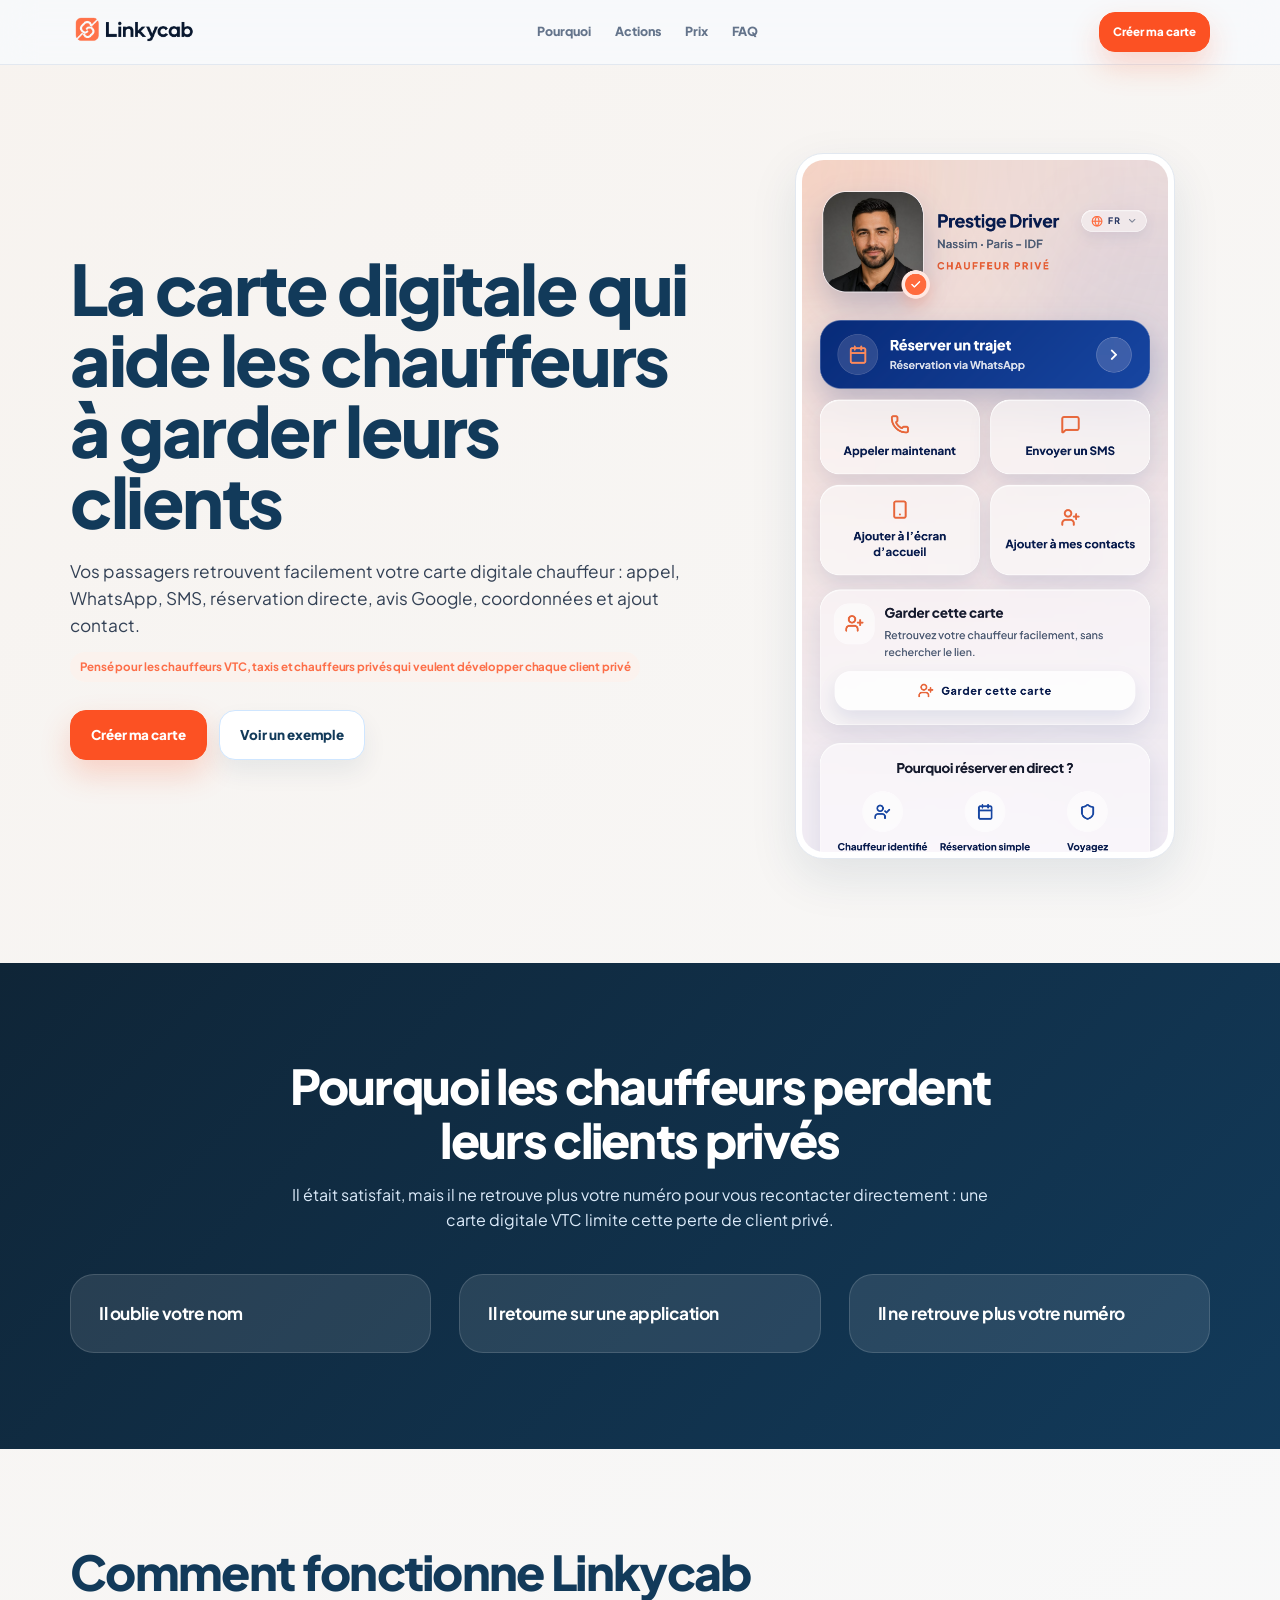
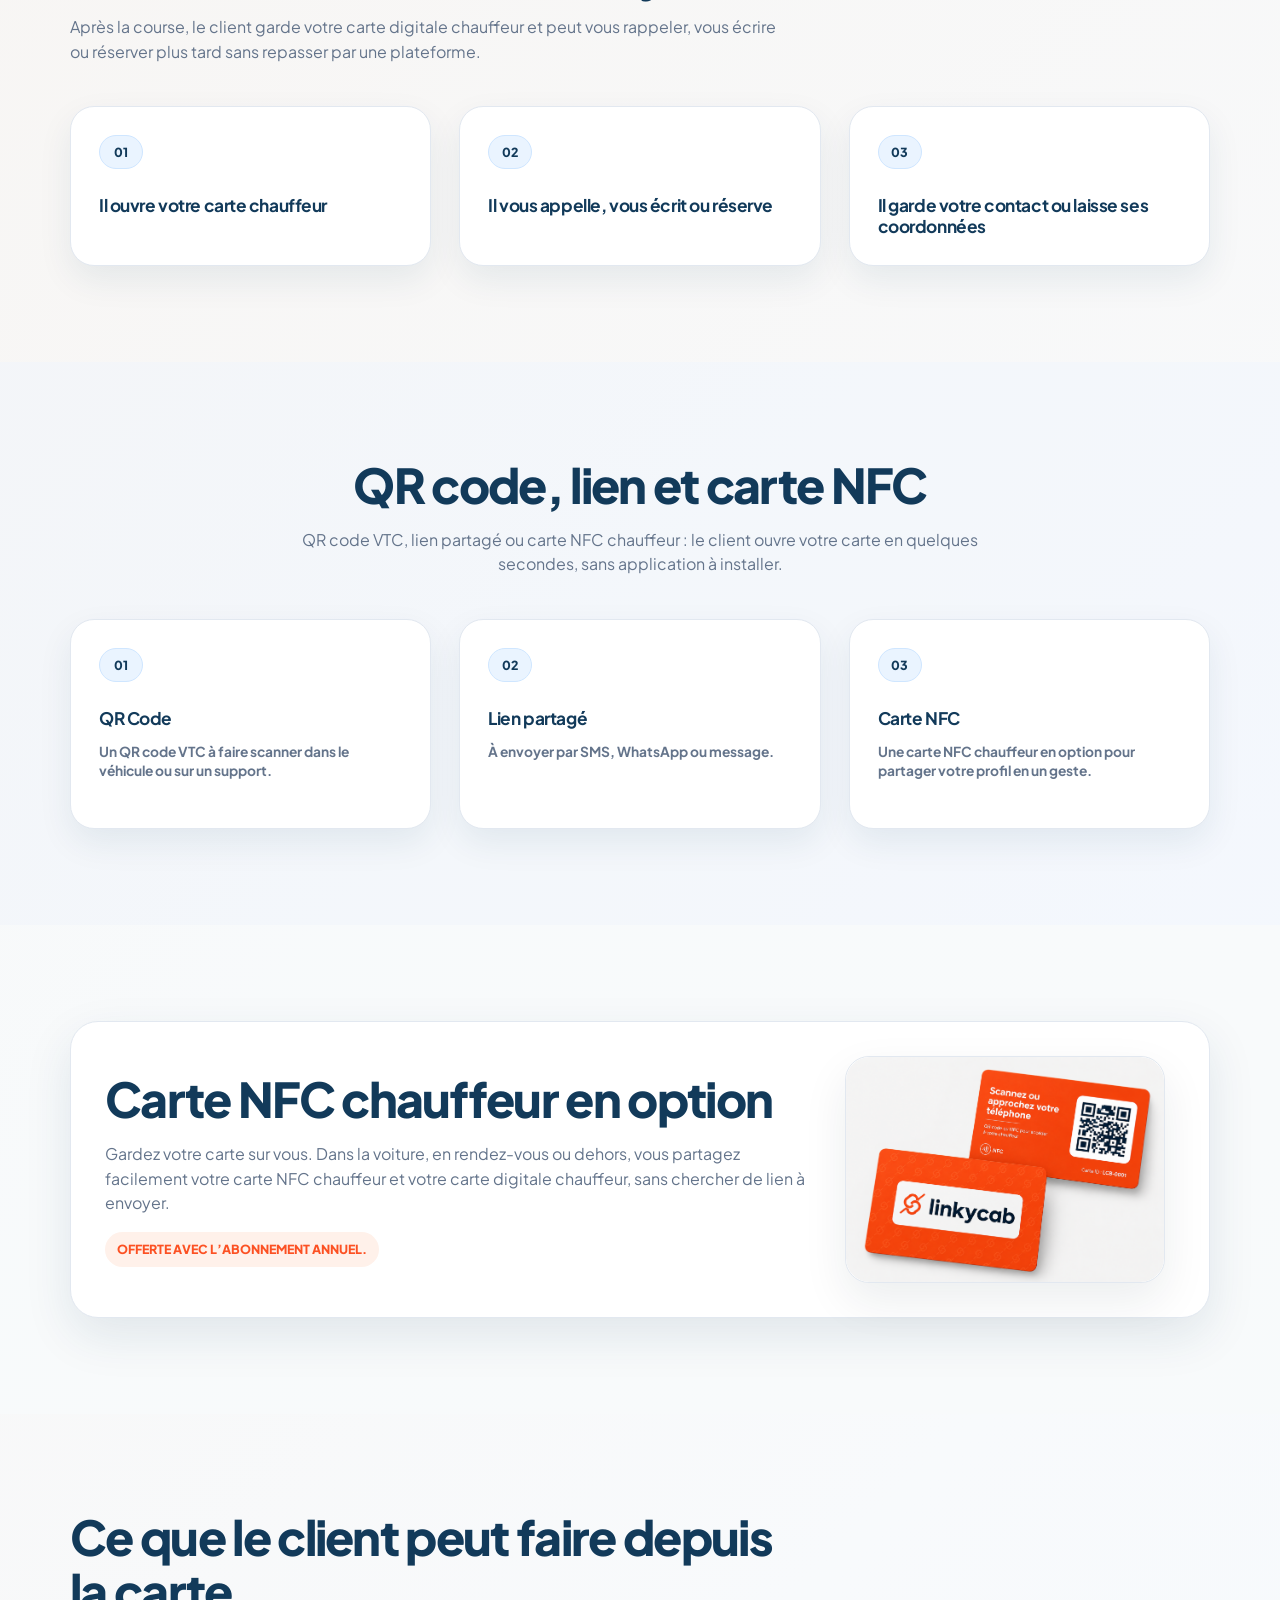
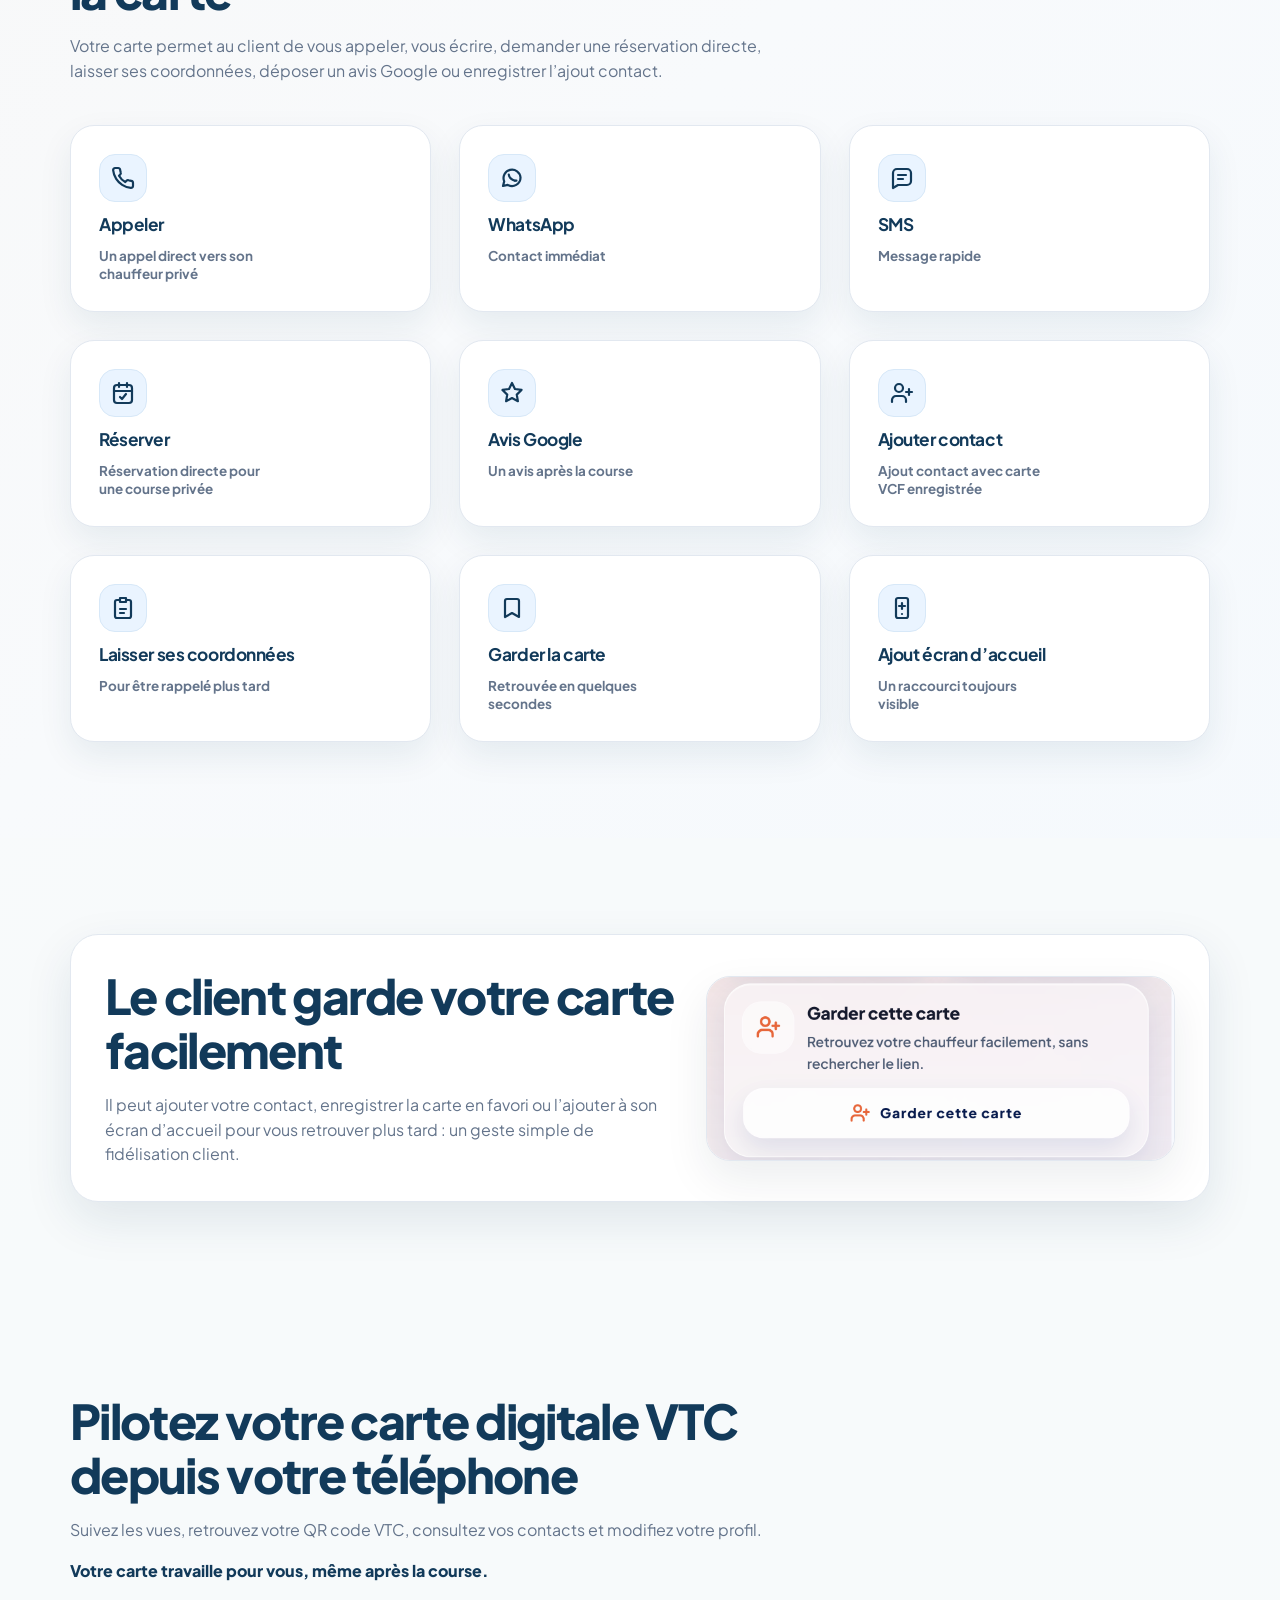
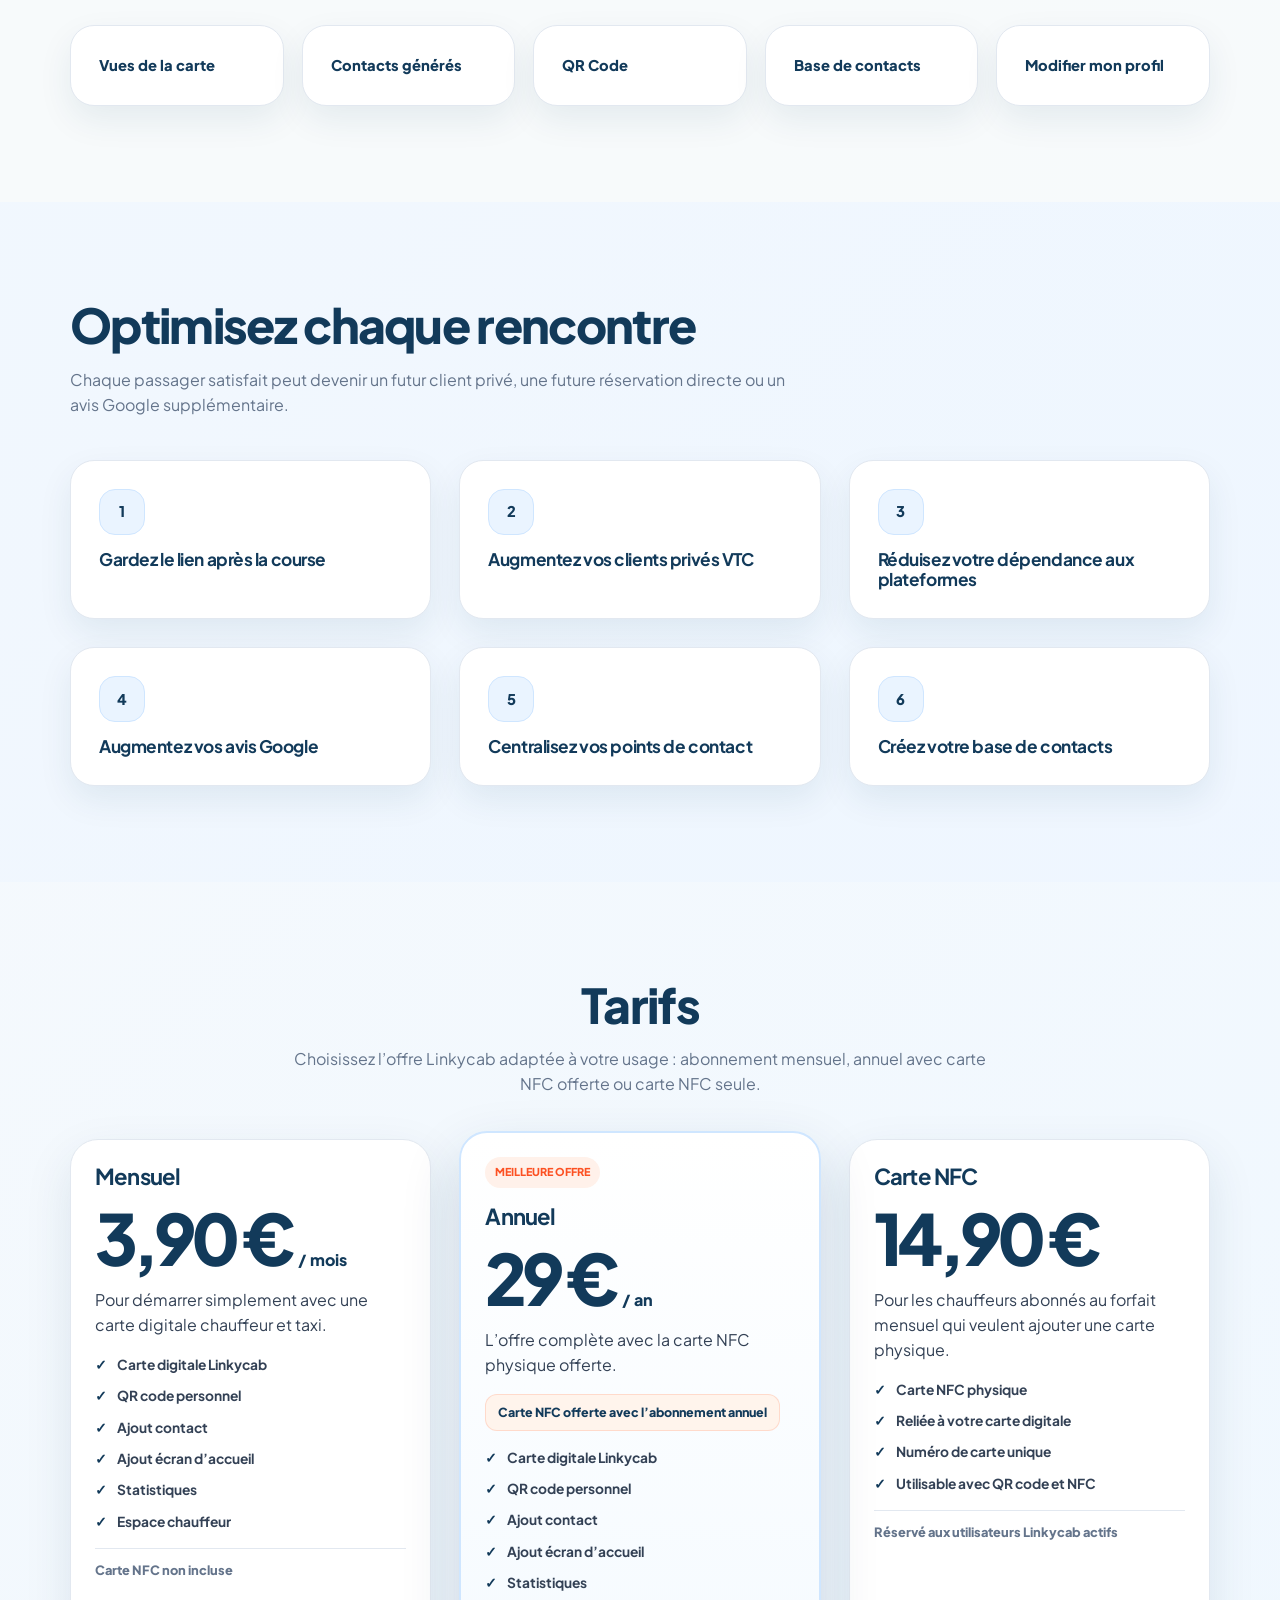
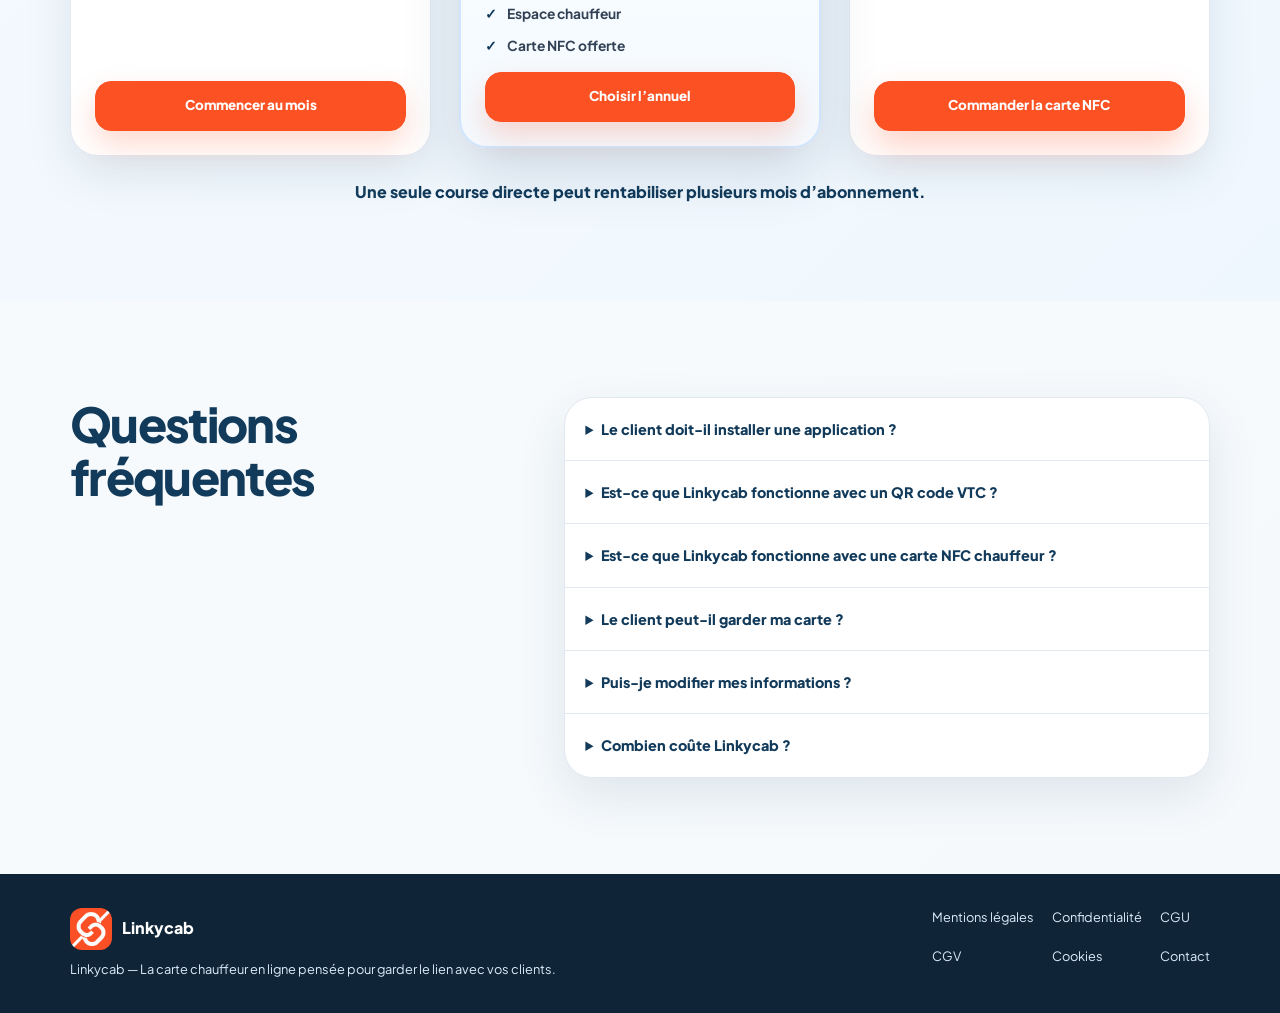
==== index.html @ e2fcaede "Fix public brand casing" ====
<!DOCTYPE html>
<html lang="fr-FR">
  <head>
    <meta charset="UTF-8">
    <meta name="viewport" content="width=device-width, initial-scale=1.0">
    <title>Linkycab – Carte digitale chauffeur VTC & taxi avec QR code et NFC</title>
    <meta name="description" content="Linkycab aide les chauffeurs VTC et taxis à garder le contact avec leurs passagers grâce à une carte digitale accessible par QR code, lien ou carte NFC.">
    <meta name="robots" content="index, follow">
    <link rel="canonical" href="https://linkycab.com/">
    <link rel="icon" type="image/png" href="/assets/img/logo-linkycab-icon.png">
    <link rel="shortcut icon" href="/assets/img/logo-linkycab-icon.png">
    <link rel="apple-touch-icon" href="/assets/img/logo-linkycab-icon.png">
    <meta property="og:locale" content="fr_FR">
    <meta property="og:type" content="website">
    <meta property="og:url" content="https://linkycab.com/">
    <meta property="og:site_name" content="Linkycab">
    <meta property="og:title" content="Linkycab – Carte digitale chauffeur VTC & taxi avec QR code et NFC">
    <meta property="og:description" content="Linkycab aide les chauffeurs VTC et taxis à garder le contact avec leurs passagers grâce à une carte digitale accessible par QR code, lien ou carte NFC.">
    <meta property="og:image" content="https://linkycab.com/assets/img/screenshots/linkycab-hero-card.webp">
    <meta name="twitter:card" content="summary_large_image">
    <meta name="twitter:title" content="Linkycab – Carte digitale chauffeur VTC & taxi avec QR code et NFC">
    <meta name="twitter:description" content="Carte digitale chauffeur VTC et taxi accessible par QR code, lien ou carte NFC pour faciliter réservation directe, avis Google et fidélisation client.">
    <meta name="twitter:image" content="https://linkycab.com/assets/img/screenshots/linkycab-hero-card.webp">
    <link rel="preconnect" href="https://fonts.googleapis.com">
    <link rel="preconnect" href="https://fonts.gstatic.com" crossorigin>
    <link href="https://fonts.googleapis.com/css2?family=Plus+Jakarta+Sans:wght@400;500;600;700;800&display=swap" rel="stylesheet">
    <link rel="stylesheet" href="style.css">
    <script type="application/ld+json">
      {
        "@context": "https://schema.org",
        "@graph": [
          {
            "@type": "Organization",
            "@id": "https://linkycab.com/#organization",
            "name": "Linkycab",
            "url": "https://linkycab.com/",
            "logo": "https://linkycab.com/assets/img/logo-linkycab-icon.png"
          },
          {
            "@type": "SoftwareApplication",
            "@id": "https://linkycab.com/#software",
            "name": "Linkycab",
            "applicationCategory": "BusinessApplication",
            "operatingSystem": "Web",
            "inLanguage": "fr-FR",
            "description": "Carte digitale chauffeur VTC et taxi accessible par QR code, lien ou carte NFC pour faciliter contact, réservation directe et avis Google.",
            "offers": {
              "@type": "Offer",
              "price": "3.90",
              "priceCurrency": "EUR",
              "url": "https://linkycab.com/"
            },
            "publisher": { "@id": "https://linkycab.com/#organization" }
          },
          {
            "@type": "Product",
            "@id": "https://linkycab.com/#product",
            "name": "Carte digitale Linkycab pour chauffeur VTC et taxi",
            "description": "Carte digitale avec QR code, lien et carte NFC optionnelle pour aider les chauffeurs à garder leurs clients privés.",
            "brand": { "@id": "https://linkycab.com/#organization" },
            "offers": [
              { "@type": "Offer", "name": "Abonnement mensuel", "price": "3.90", "priceCurrency": "EUR", "url": "https://linkycab.com/", "availability": "https://schema.org/InStock" },
              { "@type": "Offer", "name": "Abonnement annuel", "price": "29.00", "priceCurrency": "EUR", "url": "https://linkycab.com/", "availability": "https://schema.org/InStock" },
              { "@type": "Offer", "name": "Carte NFC", "price": "14.90", "priceCurrency": "EUR", "url": "https://linkycab.com/", "availability": "https://schema.org/InStock" }
            ]
          },
          {
            "@type": "FAQPage",
            "@id": "https://linkycab.com/#faq",
            "mainEntity": [
              { "@type": "Question", "name": "Le client doit-il installer une application ?", "acceptedAnswer": { "@type": "Answer", "text": "Non, le client ouvre la carte depuis son navigateur et peut la garder en contact, favori ou sur l’écran d’accueil." } },
              { "@type": "Question", "name": "Est-ce que Linkycab fonctionne avec un QR code VTC ?", "acceptedAnswer": { "@type": "Answer", "text": "Oui. Le QR code VTC ouvre directement la carte digitale chauffeur." } },
              { "@type": "Question", "name": "Est-ce que Linkycab fonctionne avec une carte NFC chauffeur ?", "acceptedAnswer": { "@type": "Answer", "text": "Oui. La carte NFC chauffeur accélère le partage sur le terrain, mais elle n’est pas obligatoire." } },
              { "@type": "Question", "name": "Combien coûte Linkycab ?", "acceptedAnswer": { "@type": "Answer", "text": "Linkycab coûte 3,90 € par mois, 29 € par an avec carte NFC offerte, ou 14,90 € pour une carte NFC seule réservée aux utilisateurs actifs." } }
            ]
          }
        ]
      }
    </script>
  </head>
  <body>
    <header class="site-header">
      <div class="container header-inner">
        <a class="brand" href="#top" aria-label="Linkycab, accueil"><img src="assets/img/logo-linkycab-full.png" alt="Linkycab"></a>
        <nav class="main-nav" aria-label="Navigation principale">
          <a href="#pourquoi">Pourquoi</a><a href="#actions">Actions</a><a href="#prix">Prix</a><a href="#faq">FAQ</a>
        </nav>
        <a class="button button-small" href="https://linkycab.com">Créer ma carte</a>
      </div>
    </header>

    <main id="top">
      <section class="hero section">
        <div class="container hero-grid">
          <div class="hero-copy">
            <h1>La carte digitale qui aide les chauffeurs à garder leurs clients</h1>
            <p class="hero-text">Vos passagers retrouvent facilement votre carte digitale chauffeur : appel, WhatsApp, SMS, réservation directe, avis Google, coordonnées et ajout contact.</p>
            <p class="eyebrow">Pensé pour les chauffeurs VTC, taxis et chauffeurs privés qui veulent développer chaque client privé</p>
            <div class="button-row">
              <a class="button" href="https://linkycab.com">Créer ma carte</a>
              <a class="button button-secondary" href="https://app.linkycab.com/card/Kk3oCXuCTuhudqGSTI2qEJeZXL32?source=share" target="_blank" rel="noopener noreferrer">Voir un exemple</a>
            </div>
          </div>
          <div class="hero-visual" aria-label="Aperçu de la carte chauffeur Linkycab côté client">
            <div class="phone-frame"><img src="assets/img/screenshots/linkycab-hero-card.webp" alt="Carte digitale Linkycab pour chauffeur VTC"></div>
          </div>
        </div>
      </section>

      <section class="problem section" id="pourquoi">
        <div class="container">
          <div class="section-heading section-heading-centered">
            <h2>Pourquoi les chauffeurs perdent leurs clients privés</h2>
            <p>Il était satisfait, mais il ne retrouve plus votre numéro pour vous recontacter directement : une carte digitale VTC limite cette perte de client privé.</p>
          </div>
          <div class="three-grid">
            <article><h3>Il oublie votre nom</h3></article>
            <article><h3>Il retourne sur une application</h3></article>
            <article><h3>Il ne retrouve plus votre numéro</h3></article>
          </div>
        </div>
      </section>

      <section class="solution section">
        <div class="container">
          <div class="section-heading">
            <h2>Comment fonctionne Linkycab</h2>
            <p>Après la course, le client garde votre carte digitale chauffeur et peut vous rappeler, vous écrire ou réserver plus tard sans repasser par une plateforme.</p>
          </div>
          <div class="step-grid mobile-carousel" aria-label="Étapes Linkycab">
            <article class="mobile-carousel-card"><span>01</span><h3>Il ouvre votre carte chauffeur</h3></article>
            <article class="mobile-carousel-card"><span>02</span><h3>Il vous appelle, vous écrit ou réserve</h3></article>
            <article class="mobile-carousel-card"><span>03</span><h3>Il garde votre contact ou laisse ses coordonnées</h3></article>
          </div>
        </div>
      </section>

      <section class="access section" id="acces">
        <div class="container">
          <div class="section-heading section-heading-centered">
            <h2>QR code, lien et carte NFC</h2>
            <p>QR code VTC, lien partagé ou carte NFC chauffeur : le client ouvre votre carte en quelques secondes, sans application à installer.</p>
          </div>
          <div class="access-grid mobile-carousel" aria-label="Modes de partage Linkycab">
            <article class="mobile-carousel-card"><span>01</span><h3>QR Code</h3><p>Un QR code VTC à faire scanner dans le véhicule ou sur un support.</p></article>
            <article class="mobile-carousel-card"><span>02</span><h3>Lien partagé</h3><p>À envoyer par SMS, WhatsApp ou message.</p></article>
            <article class="mobile-carousel-card"><span>03</span><h3>Carte NFC</h3><p>Une carte NFC chauffeur en option pour partager votre profil en un geste.</p></article>
          </div>
        </div>
      </section>


      <section class="nfc-option section">
        <div class="container nfc-card">
          <div class="nfc-copy">
            <h2>Carte NFC chauffeur en option</h2>
            <p>Gardez votre carte sur vous. Dans la voiture, en rendez-vous ou dehors, vous partagez facilement votre carte NFC chauffeur et votre carte digitale chauffeur, sans chercher de lien à envoyer.</p>
            <p class="nfc-offer">Offerte avec l’abonnement annuel.</p>
          </div>
          <div class="nfc-visual image-frame"><img src="assets/img/screenshots/linkycab-nfc-card.webp" alt="Carte NFC Linkycab avec QR code chauffeur" loading="lazy" decoding="async"></div>
        </div>
      </section>

      <section class="actions section" id="actions">
        <div class="container">
          <div class="section-heading">
            <h2>Ce que le client peut faire depuis la carte</h2>
            <p>Votre carte permet au client de vous appeler, vous écrire, demander une réservation directe, laisser ses coordonnées, déposer un avis Google ou enregistrer l’ajout contact.</p>
          </div>
          <div class="action-grid mobile-carousel" aria-label="Actions disponibles pour le client">
            <article class="mobile-carousel-card action-card"><span class="action-icon" aria-hidden="true">☎</span><h3>Appeler</h3><p>Un appel direct vers son chauffeur privé</p></article>
            <article class="mobile-carousel-card action-card"><span class="action-icon" aria-hidden="true">↗</span><h3>WhatsApp</h3><p>Contact immédiat</p></article>
            <article class="mobile-carousel-card action-card"><span class="action-icon" aria-hidden="true">✉</span><h3>SMS</h3><p>Message rapide</p></article>
            <article class="mobile-carousel-card action-card"><span class="action-icon" aria-hidden="true">⌁</span><h3>Réserver</h3><p>Réservation directe pour une course privée</p></article>
            <article class="mobile-carousel-card action-card"><span class="action-icon" aria-hidden="true">★</span><h3>Avis Google</h3><p>Un avis après la course</p></article>
            <article class="mobile-carousel-card action-card"><span class="action-icon" aria-hidden="true">＋</span><h3>Ajouter contact</h3><p>Ajout contact avec carte VCF enregistrée</p></article>
            <article class="mobile-carousel-card action-card"><span class="action-icon" aria-hidden="true">⌾</span><h3>Laisser ses coordonnées</h3><p>Pour être rappelé plus tard</p></article>
            <article class="mobile-carousel-card action-card"><span class="action-icon" aria-hidden="true">◇</span><h3>Garder la carte</h3><p>Retrouvée en quelques secondes</p></article>
            <article class="mobile-carousel-card action-card"><span class="action-icon" aria-hidden="true">⌂</span><h3>Ajout écran d’accueil</h3><p>Un raccourci toujours visible</p></article>
          </div>
        </div>
      </section>

      <section class="keep section">
        <div class="container showcase-grid">
          <div>
            <h2>Le client garde votre carte facilement</h2>
            <p>Il peut ajouter votre contact, enregistrer la carte en favori ou l’ajouter à son écran d’accueil pour vous retrouver plus tard : un geste simple de fidélisation client.</p>
          </div>
          <div class="showcase-visual image-frame"><img src="assets/img/screenshots/linkycab-keep-card.webp" alt="Interface mobile Linkycab pour passager avec ajout contact" loading="lazy" decoding="async"></div>
        </div>
      </section>

      <section class="dashboard section">
        <div class="container">
          <div class="section-heading">
            <h2>Pilotez votre carte digitale VTC depuis votre téléphone</h2>
            <p>Suivez les vues, retrouvez votre QR code VTC, consultez vos contacts et modifiez votre profil.</p>
            <p class="strong-line">Votre carte travaille pour vous, même après la course.</p>
          </div>
          <div class="pill-grid"><article>Vues de la carte</article><article>Contacts générés</article><article>QR Code</article><article>Base de contacts</article><article>Modifier mon profil</article></div>
        </div>
      </section>

      <section class="business section">
        <div class="container">
          <div class="section-heading">
            <h2>Optimisez chaque rencontre</h2>
            <p>Chaque passager satisfait peut devenir un futur client privé, une future réservation directe ou un avis Google supplémentaire.</p>
          </div>
          <div class="benefit-grid mobile-carousel" aria-label="Bénéfices business Linkycab">
            <article class="mobile-carousel-card"><span class="benefit-badge">1</span><h3>Gardez le lien après la course</h3></article>
            <article class="mobile-carousel-card"><span class="benefit-badge">2</span><h3>Augmentez vos clients privés VTC</h3></article>
            <article class="mobile-carousel-card"><span class="benefit-badge">3</span><h3>Réduisez votre dépendance aux plateformes</h3></article>
            <article class="mobile-carousel-card"><span class="benefit-badge">4</span><h3>Augmentez vos avis Google</h3></article>
            <article class="mobile-carousel-card"><span class="benefit-badge">5</span><h3>Centralisez vos points de contact</h3></article>
            <article class="mobile-carousel-card"><span class="benefit-badge">6</span><h3>Créez votre base de contacts</h3></article>
          </div>
        </div>
      </section>

      <section class="pricing section" id="prix">
        <div class="container">
          <div class="section-heading section-heading-centered">
            <h2>Tarifs</h2>
            <p>Choisissez l’offre Linkycab adaptée à votre usage : abonnement mensuel, annuel avec carte NFC offerte ou carte NFC seule.</p>
          </div>
          <div class="pricing-cards">
            <article class="price-card">
              <h3>Mensuel</h3><p class="price">3,90 € <small>/ mois</small></p><p>Pour démarrer simplement avec une carte digitale chauffeur et taxi.</p>
              <ul><li>Carte digitale Linkycab</li><li>QR code personnel</li><li>Ajout contact</li><li>Ajout écran d’accueil</li><li>Statistiques</li><li>Espace chauffeur</li></ul>
              <p class="option">Carte NFC non incluse</p><a class="button" href="https://linkycab.com" id="monthly_subscription">Commencer au mois</a>
            </article>
            <article class="price-card featured-price">
              <div class="badges"><span>Meilleure offre</span></div><h3>Annuel</h3><p class="price">29 € <small>/ an</small></p><p>L’offre complète avec la carte NFC physique offerte.</p>
              <p class="annual-nfc-highlight">Carte NFC offerte avec l’abonnement annuel</p>
              <ul><li>Carte digitale Linkycab</li><li>QR code personnel</li><li>Ajout contact</li><li>Ajout écran d’accueil</li><li>Statistiques</li><li>Espace chauffeur</li><li>Carte NFC offerte</li></ul>
              <a class="button" href="https://linkycab.com" id="annual_subscription">Choisir l’annuel</a>
            </article>
            <article class="price-card nfc-price">
              <h3>Carte NFC</h3><p class="price">14,90 €</p><p>Pour les chauffeurs abonnés au forfait mensuel qui veulent ajouter une carte physique.</p>
              <ul><li>Carte NFC physique</li><li>Reliée à votre carte digitale</li><li>Numéro de carte unique</li><li>Utilisable avec QR code et NFC</li></ul>
              <p class="option">Réservé aux utilisateurs Linkycab actifs</p><a class="button" href="https://linkycab.com" id="nfc_card_order">Commander la carte NFC</a>
            </article>
          </div>
          <p class="pricing-note">Une seule course directe peut rentabiliser plusieurs mois d’abonnement.</p>
        </div>
      </section>

      <section class="faq section" id="faq">
        <div class="container faq-grid">
          <div class="section-heading"><h2>Questions fréquentes</h2></div>
          <div class="faq-list">
            <details><summary>Le client doit-il installer une application ?</summary><p>Non, le client n’a rien à installer. Il ouvre votre carte depuis son navigateur et peut la garder en contact, favori ou sur l’écran d’accueil si son téléphone le permet.</p></details>
            <details><summary>Est-ce que Linkycab fonctionne avec un QR code VTC ?</summary><p>Oui. Votre QR code VTC ouvre directement votre carte digitale chauffeur.</p></details>
            <details><summary>Est-ce que Linkycab fonctionne avec une carte NFC chauffeur ?</summary><p>Oui. La carte NFC chauffeur accélère le partage sur le terrain, mais elle n’est pas obligatoire.</p></details>
            <details><summary>Le client peut-il garder ma carte ?</summary><p>Oui. Il peut ajouter votre contact, enregistrer le lien ou l’ajouter à son écran d’accueil selon son téléphone.</p></details>
            <details><summary>Puis-je modifier mes informations ?</summary><p>Oui. Votre espace chauffeur permet de modifier votre profil à tout moment.</p></details>
            <details><summary>Combien coûte Linkycab ?</summary><p>3,90 € / mois pour la carte digitale, 29 € / an avec la carte NFC offerte, ou 14,90 € pour commander une carte NFC seule si vous êtes déjà utilisateur Linkycab actif.</p></details>
          </div>
        </div>
      </section>
    </main>

    <footer class="site-footer"><div class="container footer-grid"><div><div class="footer-brand-heading"><img class="footer-logo" src="assets/img/logo-linkycab-icon.png" alt="Icône Linkycab"><p class="footer-brand-name">Linkycab</p></div><p class="footer-baseline">Linkycab — La carte chauffeur en ligne pensée pour garder le lien avec vos clients.</p></div><nav aria-label="Informations légales"><a href="/mentions-legales/">Mentions légales</a><a href="/politique-confidentialite/">Confidentialité</a><a href="/conditions-utilisation/">CGU</a><a href="/conditions-generales-vente/">CGV</a><a href="/politique-cookies/">Cookies</a><a href="/contact/">Contact</a></nav></div></footer>
  </body>
</html>
---- style.css ----
:root {
  --bg: #F8FAFC;
  --bg-warm: #F7F3EF;
  --blue: #123A5A;
  --night: #0F2537;
  --orange: #FC5123;
  --muted: #64748B;
  --border: #E2E8F0;
  --card: #FFFFFF;
  --soft: #EAF4FF;
  --shadow: 0 18px 48px rgba(18, 58, 90, .10);
  --card-shadow: 0 14px 34px rgba(18, 58, 90, .08);
  --card-radius: 24px;
  --radius: 28px;
  --font: "Plus Jakarta Sans", Arial, sans-serif;
}

* { box-sizing: border-box; }
html { scroll-behavior: smooth; }
body {
  margin: 0;
  background: linear-gradient(135deg, var(--bg-warm), var(--bg) 46%, #EEF7FF);
  color: var(--blue);
  font-family: var(--font);
  line-height: 1.55;
}

a { color: inherit; text-decoration: none; }
img { display: block; max-width: 100%; }
p { margin: 0; color: #334155; }
h1, h2, h3 {
  margin: 0;
  color: var(--blue);
  letter-spacing: -.035em;
  line-height: 1.12;
}
h1 { font-size: clamp(2.25rem, 9vw, 4.35rem); line-height: 1.02; font-weight: 800; }
h2 { font-size: clamp(1.8rem, 6vw, 3rem); font-weight: 800; }
h3 { font-size: clamp(1.25rem, 5.4vw, 1.38rem); line-height: 1.15; font-weight: 700; }

.container { width: min(1140px, calc(100% - 40px)); margin-inline: auto; }
.section { padding: 52px 0; }

.site-header {
  position: sticky;
  top: 0;
  z-index: 10;
  border-bottom: 1px solid var(--border);
  background: rgba(248, 250, 252, .88);
  backdrop-filter: blur(16px);
}
.header-inner { display: flex; min-height: 64px; align-items: center; justify-content: space-between; gap: 14px; }
.brand img { width: 126px; }
.main-nav { display: none; gap: 24px; }
.main-nav a { color: var(--muted); font-size: .78rem; font-weight: 800; }

.button {
  display: inline-flex;
  min-height: 50px;
  align-items: center;
  justify-content: center;
  border: 1px solid var(--orange);
  border-radius: 16px;
  background: var(--orange);
  padding: 12px 20px;
  color: #fff;
  font-size: .84rem;
  font-weight: 800;
  box-shadow: 0 14px 30px rgba(252, 81, 35, .22);
}
.button-secondary { border-color: #CFE6FF; background: #fff; color: var(--blue); box-shadow: 0 12px 24px rgba(18, 58, 90, .07); }
.button-small { min-height: 40px; padding: 9px 13px; font-size: .72rem; }

.eyebrow {
  display: inline-flex;
  margin-top: 14px;
  border-radius: 999px;
  background: rgba(255, 241, 234, .58);
  padding: 6px 10px;
  color: rgba(252, 81, 35, .82);
  font-size: .72rem;
  font-weight: 700;
  letter-spacing: -.01em;
}
.section-heading { max-width: 720px; margin-bottom: 32px; }
.section-heading p:not(.eyebrow) { margin-top: 16px; color: var(--muted); }
.section-heading-centered { margin-inline: auto; text-align: center; }

.hero { overflow: hidden; padding-top: 52px; padding-bottom: 58px; }
.hero-grid { display: grid; gap: 42px; align-items: center; }
.hero-text { margin-top: 22px; font-size: 1rem; }
.button-row { display: flex; flex-wrap: wrap; gap: 12px; margin-top: 28px; }
.hero-visual { justify-self: center; width: min(100%, 350px); }

.phone-frame {
  overflow: hidden;
  aspect-ratio: 1442 / 2680;
  border: 1px solid var(--border);
  border-radius: var(--radius);
  background: #fff;
  box-shadow: var(--shadow);
  padding: 6px;
}
.phone-frame img {
  width: 100%;
  height: 100%;
  border-radius: 22px;
  object-fit: cover;
  object-position: top center;
}

.image-frame {
  overflow: hidden;
  border: 1px solid #E2E8F0;
  border-radius: 24px;
  background: #FFFFFF;
  box-shadow: 0 18px 45px rgba(15, 37, 55, .08);
}
.image-frame img {
  display: block;
  width: 100%;
  height: auto;
  border-radius: inherit;
  object-fit: cover;
  transform: scale(1.02);
}

.problem { background: linear-gradient(135deg, var(--night), var(--blue)); }
.problem h2,
.problem h3 { color: #fff; }
.problem .section-heading p:not(.eyebrow) { color: #DCEBFA; }

.three-grid,
.step-grid,
.action-grid,
.pill-grid,
.benefit-grid { display: grid; gap: 18px; }
.three-grid { grid-template-columns: 1fr; }
.three-grid article,
.step-grid article,
.action-grid article,
.pill-grid article,
.benefit-grid article {
  border: 1px solid var(--border);
  border-radius: var(--card-radius);
  background: #fff;
  padding: 22px;
  box-shadow: var(--card-shadow);
}
.problem .three-grid article { border-color: rgba(255, 255, 255, .14); background: rgba(255, 255, 255, .10); box-shadow: none; }
.three-grid article h3,
.step-grid article h3,
.access-grid article h3,
.action-grid article h3,
.benefit-grid article h3 {
  color: var(--blue);
  font-size: clamp(1rem, 4.4vw, 1.08rem);
  font-weight: 700;
  line-height: 1.2;
  letter-spacing: -.025em;
}
.problem .three-grid article h3 { color: #fff; }
.step-grid article { min-height: 158px; }
.step-grid span,
.access-grid span {
  display: inline-flex;
  align-items: center;
  justify-content: center;
  min-width: 44px;
  min-height: 34px;
  margin-bottom: 26px;
  border: 1px solid #CFE6FF;
  border-radius: 999px;
  background: var(--soft);
  padding: 7px 12px;
  color: var(--blue);
  font-size: .78rem;
  font-weight: 800;
  line-height: 1;
}

.strong-line { color: var(--blue) !important; font-weight: 800; }
.note { color: var(--muted); font-size: .86rem; font-weight: 700; }
.access { background: rgba(234, 244, 255, .34); }
.access-grid { display: grid; gap: 18px; }
.access-grid article {
  position: relative;
  overflow: hidden;
  min-height: 210px;
  border: 1px solid var(--border);
  border-radius: var(--card-radius);
  background: #fff;
  padding: 22px;
  box-shadow: var(--card-shadow);
}
.access-grid p { margin-top: 14px; color: var(--muted); font-size: .86rem; font-weight: 700; line-height: 1.35; }
.access-note { margin-top: 18px; text-align: center; color: var(--blue); font-weight: 900; }

.mobile-carousel {
  display: flex;
  gap: 18px;
  overflow-x: auto;
  scroll-snap-type: x mandatory;
  width: calc(100% + 40px);
  margin-inline: -20px;
  padding: 0 20px 10px;
  -webkit-overflow-scrolling: touch;
  scrollbar-width: none;
}
.mobile-carousel::-webkit-scrollbar { display: none; }
.mobile-carousel-card {
  flex: 0 0 84%;
  scroll-snap-align: start;
  scroll-snap-stop: always;
}

.nfc-option { background: rgba(248, 250, 252, .82); padding-top: 34px; }
.nfc-card {
  display: grid;
  gap: 28px;
  align-items: center;
  border: 1px solid var(--border);
  border-radius: var(--radius);
  background: #fff;
  padding: 24px;
  box-shadow: var(--shadow);
}
.nfc-copy p { margin-top: 16px; color: var(--muted); }
.nfc-offer {
  display: inline-flex;
  border-radius: 999px;
  background: #FFF1EA;
  padding: 8px 12px;
  color: var(--orange) !important;
  font-size: .78rem;
  font-weight: 900;
  text-transform: uppercase;
}
.nfc-tagline { margin-top: 14px; text-align: left; }
.nfc-visual { max-width: 320px; justify-self: center; }
.nfc-visual img { transform: none; }

.action-grid,
.benefit-grid { grid-template-columns: repeat(2, minmax(0, 1fr)); }
.action-grid article,
.benefit-grid article,
.pill-grid article { color: var(--blue); font-size: .92rem; font-weight: 800; }
.action-grid .mobile-carousel-card { flex-basis: 72%; }
.action-grid article {
  min-height: 158px;
  border-color: var(--border);
  border-radius: var(--card-radius);
  background: #fff;
  padding: 22px;
  box-shadow: var(--card-shadow);
}
.action-card {
  display: grid;
  gap: 12px;
  align-content: start;
}
.action-card h3 {
  letter-spacing: -.025em;
}
.action-card p {
  max-width: 18ch;
  color: var(--muted);
  font-size: .84rem;
  font-weight: 700;
  line-height: 1.35;
}
.benefit-grid article {
  display: grid;
  gap: 14px;
  align-content: start;
}
.benefit-grid h3 {
  letter-spacing: -.03em;
}
.benefit-badge {
  display: inline-flex;
  width: 46px;
  height: 46px;
  align-items: center;
  justify-content: center;
  border: 1px solid #CFE6FF;
  border-radius: 16px;
  background: var(--soft);
  color: var(--blue);
  font-size: .92rem;
  font-weight: 900;
  line-height: 1;
}
.action-icon {
  display: inline-flex;
  position: relative;
  width: 48px;
  height: 48px;
  align-items: center;
  justify-content: center;
  border: 1px solid #D7E8F8;
  border-radius: 16px;
  background: var(--soft);
  color: var(--blue);
  font-size: 0;
  line-height: 1;
}
.action-icon::before {
  content: "";
  width: 24px;
  height: 24px;
  background-image: var(--action-icon-image);
  background-position: center;
  background-repeat: no-repeat;
  background-size: 24px 24px;
}
.action-card:nth-child(1) .action-icon { --action-icon-image: url("data:image/svg+xml,%3Csvg xmlns='http://www.w3.org/2000/svg' width='24' height='24' viewBox='0 0 24 24' fill='none' stroke='%23123A5A' stroke-width='2.2' stroke-linecap='round' stroke-linejoin='round'%3E%3Cpath d='M22 16.92v3a2 2 0 0 1-2.18 2 19.79 19.79 0 0 1-8.63-3.07 19.5 19.5 0 0 1-6-6A19.79 19.79 0 0 1 2.12 4.18 2 2 0 0 1 4.11 2h3a2 2 0 0 1 2 1.72c.12.91.32 1.8.59 2.65a2 2 0 0 1-.45 2.11L8 9.73a16 16 0 0 0 6.27 6.27l1.25-1.25a2 2 0 0 1 2.11-.45c.85.27 1.74.47 2.65.59A2 2 0 0 1 22 16.92z'/%3E%3C/svg%3E"); }
.action-card:nth-child(2) .action-icon { --action-icon-image: url("data:image/svg+xml,%3Csvg xmlns='http://www.w3.org/2000/svg' width='24' height='24' viewBox='0 0 24 24' fill='none' stroke='%23123A5A' stroke-width='2.2' stroke-linecap='round' stroke-linejoin='round'%3E%3Cpath d='M20.52 11.52a8.5 8.5 0 0 1-12.76 7.36L3 20l1.2-4.6a8.5 8.5 0 1 1 16.32-3.88z'/%3E%3Cpath d='M8.8 8.6c.25 2.75 2.35 4.85 6.1 6.1'/%3E%3Cpath d='M15.1 14.7h1.35'/%3E%3C/svg%3E"); }
.action-card:nth-child(3) .action-icon { --action-icon-image: url("data:image/svg+xml,%3Csvg xmlns='http://www.w3.org/2000/svg' width='24' height='24' viewBox='0 0 24 24' fill='none' stroke='%23123A5A' stroke-width='2.2' stroke-linecap='round' stroke-linejoin='round'%3E%3Cpath d='M21 15a4 4 0 0 1-4 4H8l-5 3V7a4 4 0 0 1 4-4h10a4 4 0 0 1 4 4z'/%3E%3Cpath d='M8 9h8'/%3E%3Cpath d='M8 13h5'/%3E%3C/svg%3E"); }
.action-card:nth-child(4) .action-icon { --action-icon-image: url("data:image/svg+xml,%3Csvg xmlns='http://www.w3.org/2000/svg' width='24' height='24' viewBox='0 0 24 24' fill='none' stroke='%23123A5A' stroke-width='2.2' stroke-linecap='round' stroke-linejoin='round'%3E%3Cpath d='M8 2v4'/%3E%3Cpath d='M16 2v4'/%3E%3Crect width='18' height='18' x='3' y='4' rx='3'/%3E%3Cpath d='M3 10h18'/%3E%3Cpath d='m9 16 2 2 4-5'/%3E%3C/svg%3E"); }
.action-card:nth-child(5) .action-icon { --action-icon-image: url("data:image/svg+xml,%3Csvg xmlns='http://www.w3.org/2000/svg' width='24' height='24' viewBox='0 0 24 24' fill='none' stroke='%23123A5A' stroke-width='2.2' stroke-linecap='round' stroke-linejoin='round'%3E%3Cpath d='m12 2 2.95 5.98 6.6.96-4.78 4.66 1.13 6.57L12 17.07l-5.9 3.1 1.13-6.57-4.78-4.66 6.6-.96z'/%3E%3C/svg%3E"); }
.action-card:nth-child(6) .action-icon { --action-icon-image: url("data:image/svg+xml,%3Csvg xmlns='http://www.w3.org/2000/svg' width='24' height='24' viewBox='0 0 24 24' fill='none' stroke='%23123A5A' stroke-width='2.2' stroke-linecap='round' stroke-linejoin='round'%3E%3Cpath d='M16 21v-2a4 4 0 0 0-4-4H6a4 4 0 0 0-4 4v2'/%3E%3Ccircle cx='9' cy='7' r='4'/%3E%3Cpath d='M19 8v6'/%3E%3Cpath d='M22 11h-6'/%3E%3C/svg%3E"); }
.action-card:nth-child(7) .action-icon { --action-icon-image: url("data:image/svg+xml,%3Csvg xmlns='http://www.w3.org/2000/svg' width='24' height='24' viewBox='0 0 24 24' fill='none' stroke='%23123A5A' stroke-width='2.2' stroke-linecap='round' stroke-linejoin='round'%3E%3Cpath d='M16 4h2a2 2 0 0 1 2 2v14a2 2 0 0 1-2 2H6a2 2 0 0 1-2-2V6a2 2 0 0 1 2-2h2'/%3E%3Cpath d='M9 2h6v4H9z'/%3E%3Cpath d='M9 13h6'/%3E%3Cpath d='M9 17h4'/%3E%3C/svg%3E"); }
.action-card:nth-child(8) .action-icon { --action-icon-image: url("data:image/svg+xml,%3Csvg xmlns='http://www.w3.org/2000/svg' width='24' height='24' viewBox='0 0 24 24' fill='none' stroke='%23123A5A' stroke-width='2.2' stroke-linecap='round' stroke-linejoin='round'%3E%3Cpath d='M19 21 12 17 5 21V5a2 2 0 0 1 2-2h10a2 2 0 0 1 2 2z'/%3E%3C/svg%3E"); }
.action-card:nth-child(9) .action-icon { --action-icon-image: url("data:image/svg+xml,%3Csvg xmlns='http://www.w3.org/2000/svg' width='24' height='24' viewBox='0 0 24 24' fill='none' stroke='%23123A5A' stroke-width='2.2' stroke-linecap='round' stroke-linejoin='round'%3E%3Crect width='12' height='20' x='6' y='2' rx='2'/%3E%3Cpath d='M12 18h.01'/%3E%3Cpath d='M12 7v6'/%3E%3Cpath d='M9 10h6'/%3E%3C/svg%3E"); }

.keep,
.dashboard,
.faq { background: rgba(248, 250, 252, .82); }
.showcase-grid {
  display: grid;
  gap: 30px;
  align-items: center;
  border: 1px solid var(--border);
  border-radius: var(--radius);
  background: #fff;
  padding: 24px;
  box-shadow: var(--shadow);
}
.showcase-grid p:not(.eyebrow) { margin-top: 16px; color: var(--muted); }
.showcase-visual { width: 100%; max-width: 430px; justify-self: center; }
.pill-grid { grid-template-columns: repeat(2, minmax(0, 1fr)); }
.business { background: rgba(234, 244, 255, .42); }

.pricing-cards { display: grid; gap: 20px; }
.price-card {
  display: flex;
  flex-direction: column;
  gap: 16px;
  height: 100%;
  border: 1px solid var(--border);
  border-radius: var(--radius);
  background: #fff;
  padding: 24px;
  box-shadow: var(--shadow);
}
.price { color: var(--blue); font-size: clamp(2.7rem, 12vw, 4.4rem); font-weight: 800; letter-spacing: -.08em; line-height: .95; }
.price small { font-size: 1rem; letter-spacing: 0; }
.price-card ul { display: grid; gap: 10px; margin: 0; padding: 0; list-style: none; }
.price-card .button { margin-top: auto; }
.price-card li { position: relative; padding-left: 22px; color: #334155; font-size: .86rem; font-weight: 700; }
.price-card li::before { content: "✓"; position: absolute; left: 0; color: var(--blue); font-weight: 900; }
.option { border-top: 1px solid var(--border); padding-top: 12px; color: var(--muted); font-size: .8rem; font-weight: 800; }
.annual-nfc-highlight {
  align-self: flex-start;
  border: 1px solid rgba(252, 81, 35, .16);
  border-radius: 12px;
  background: #FFF4EC;
  padding: 9px 12px;
  color: var(--blue);
  font-size: .78rem;
  font-weight: 900;
  line-height: 1.35;
}
.featured-price { border: 2px solid #CFE6FF; background: linear-gradient(180deg, #fff, #F4FAFF); transform: translateY(-2px); box-shadow: 0 24px 58px rgba(18, 58, 90, .16); }
.nfc-price .button { box-shadow: 0 16px 34px rgba(252, 81, 35, .26); }
.badges { display: flex; flex-wrap: wrap; gap: 8px; }
.badges span { border-radius: 999px; background: #FFF1EA; padding: 7px 10px; color: var(--orange); font-size: .68rem; font-weight: 900; text-transform: uppercase; }
.pricing-note { margin-top: 24px; text-align: center; color: var(--blue); font-weight: 800; }

.faq-grid { display: grid; gap: 28px; }
.faq-list { overflow: hidden; border: 1px solid var(--border); border-radius: var(--radius); background: #fff; box-shadow: var(--shadow); }
details { border-bottom: 1px solid var(--border); padding: 20px; }
details:last-child { border-bottom: 0; }
summary { cursor: pointer; color: var(--blue); font-size: .9rem; font-weight: 800; }
details p { margin-top: 12px; color: var(--muted); font-size: .85rem; }

.site-footer { background: var(--night); padding: 34px 0; }
.footer-grid { display: grid; gap: 18px; }
.footer-brand-heading { display: flex; align-items: center; gap: 10px; margin-bottom: 10px; }
.footer-logo { width: 42px; border-radius: 12px; }
.footer-brand-name { color: #fff; font-weight: 800; }
.footer-baseline,
.site-footer a { color: #DCEBFA; font-size: .8rem; }
.site-footer nav { display: grid; gap: 7px; }

@media (min-width: 720px) {
  .container { width: min(1140px, calc(100% - 64px)); }
  .section { padding: 96px 0; }
  .main-nav { display: flex; }
  .hero { padding: 88px 0 104px; }
  .hero-grid { grid-template-columns: 1.04fr .76fr; gap: 72px; }
  .hero-text { font-size: 1.08rem; }
  .three-grid,
  .step-grid { grid-template-columns: repeat(3, 1fr); }
  .action-grid,
  .benefit-grid { grid-template-columns: repeat(3, 1fr); }
  .access-grid { grid-template-columns: repeat(3, 1fr); }
  .mobile-carousel {
    display: grid;
    overflow: visible;
    width: auto;
    margin-inline: 0;
    padding: 0;
    scroll-snap-type: none;
  }
  .mobile-carousel-card {
    flex: initial;
    scroll-snap-align: none;
  }
  .action-grid .mobile-carousel-card { flex-basis: initial; }
  .section-heading { margin-bottom: 42px; }
  .three-grid,
  .step-grid,
  .access-grid,
  .action-grid,
  .benefit-grid,
  .pricing-cards { gap: 28px; }
  .three-grid article,
  .step-grid article,
  .action-grid article,
  .pill-grid article,
  .benefit-grid article,
  .access-grid article { padding: 28px; }
  .action-grid article {
    min-height: 172px;
  }
  .showcase-grid { grid-template-columns: 1fr .82fr; padding: 34px; }
  .showcase-visual { max-width: 480px; }
  .nfc-card { grid-template-columns: 1fr 340px; padding: 34px; }
  .pill-grid { grid-template-columns: repeat(5, 1fr); }
  .pricing-cards { grid-template-columns: repeat(3, minmax(0, 1fr)); align-items: stretch; }
  .featured-price { transform: translateY(-8px); }
  .faq-grid { grid-template-columns: .8fr 1.2fr; gap: 64px; }
  .footer-grid { grid-template-columns: 1.4fr .8fr; }
  .hero-visual { width: min(100%, 380px); }
}


.legal-page { min-height: 100vh; }
.legal-header .button { white-space: nowrap; }
.legal-main { width: min(820px, calc(100% - 34px)); padding: 42px 0 58px; }
.legal-main h1 { margin-bottom: 24px; font-size: clamp(2rem, 7vw, 3.3rem); }
.legal-content { display: grid; gap: 18px; }
.legal-card { border: 1px solid var(--border); border-radius: 24px; background: rgba(255, 255, 255, .9); padding: 22px; box-shadow: var(--shadow); }
.legal-card h2 { margin-bottom: 14px; color: var(--blue); font-size: clamp(1.15rem, 4vw, 1.45rem); }
.legal-card p,
.legal-card li { color: #334155; font-size: .94rem; }
.legal-card p + p,
.legal-card p + ul,
.legal-card ul + p { margin-top: 12px; }
.legal-card ul { display: grid; gap: 7px; margin: 0; padding-left: 20px; }
.legal-card a { color: var(--orange); font-weight: 800; text-decoration: underline; text-underline-offset: 3px; }
@media (min-width: 720px) {
  .legal-main { width: min(860px, calc(100% - 64px)); padding: 64px 0 82px; }
  .legal-card { padding: 28px; }
  .site-footer nav { grid-template-columns: repeat(3, max-content); justify-content: end; column-gap: 18px; }
}
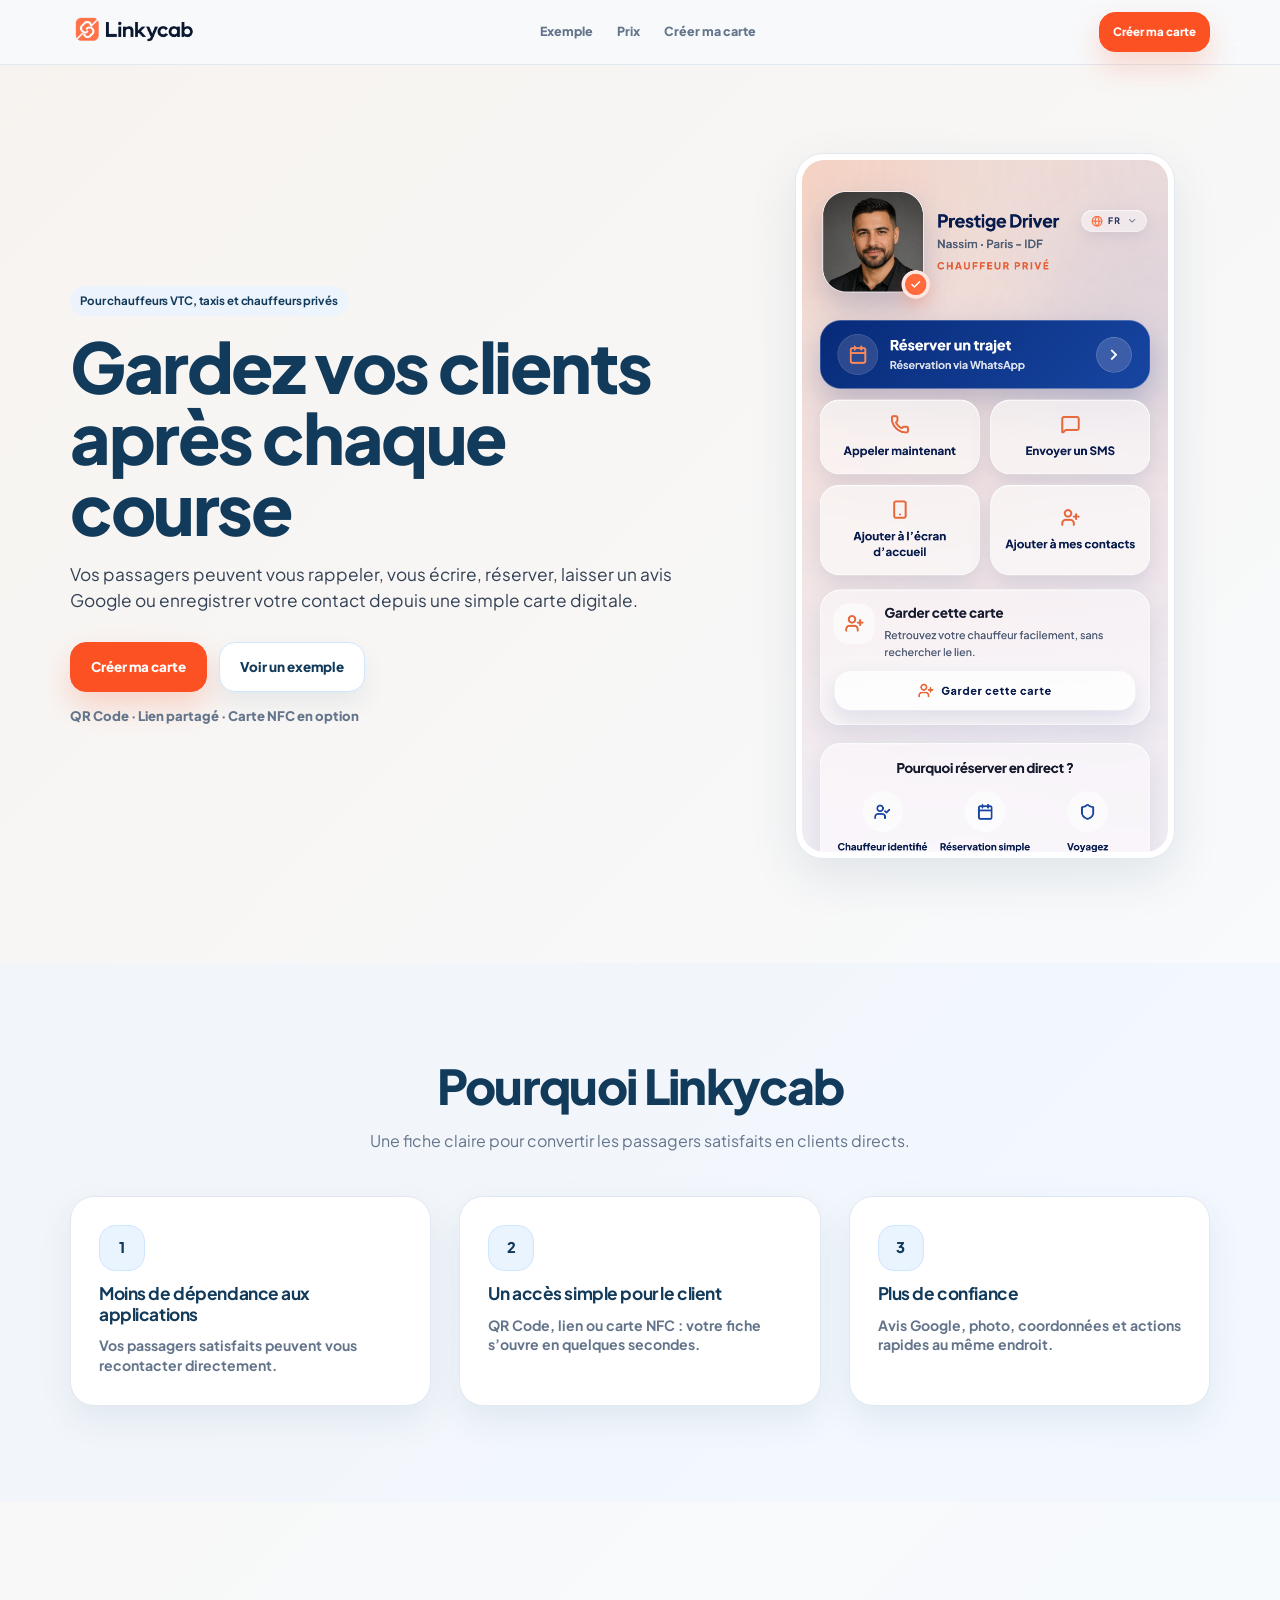
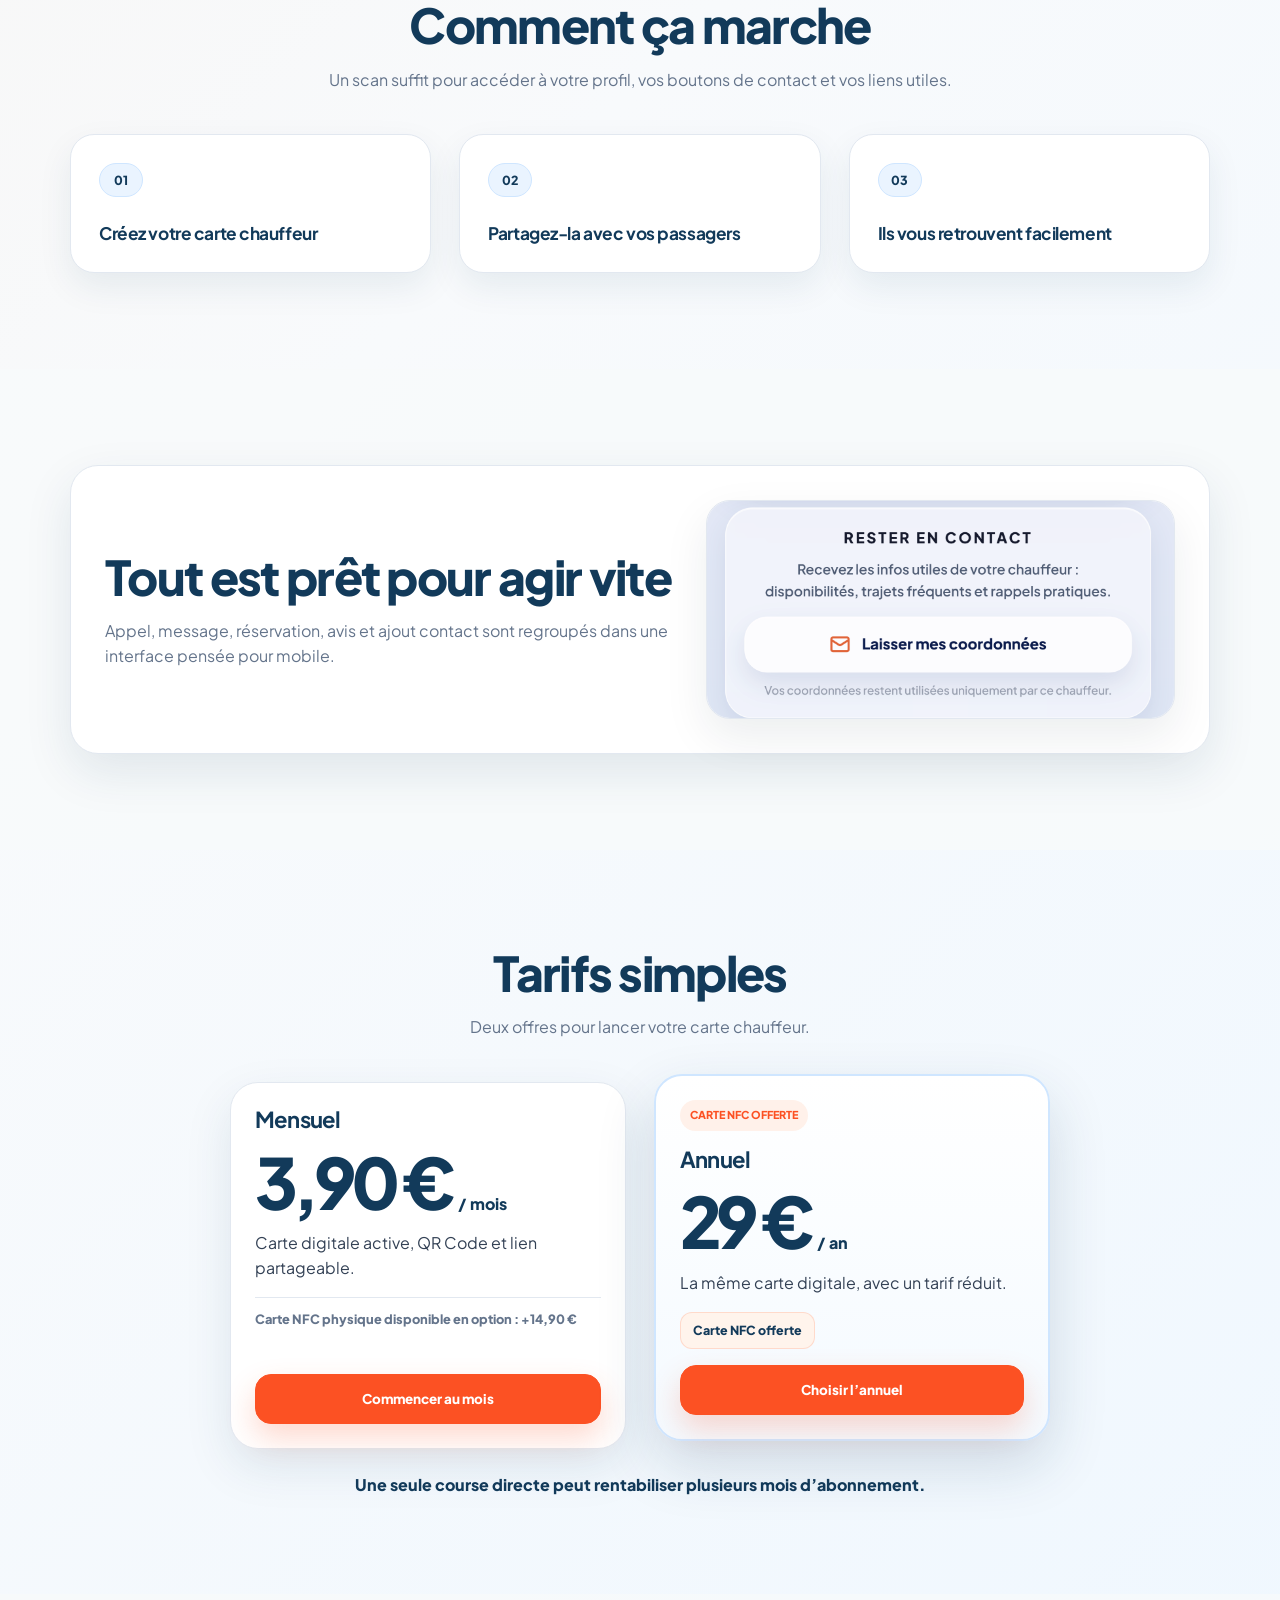
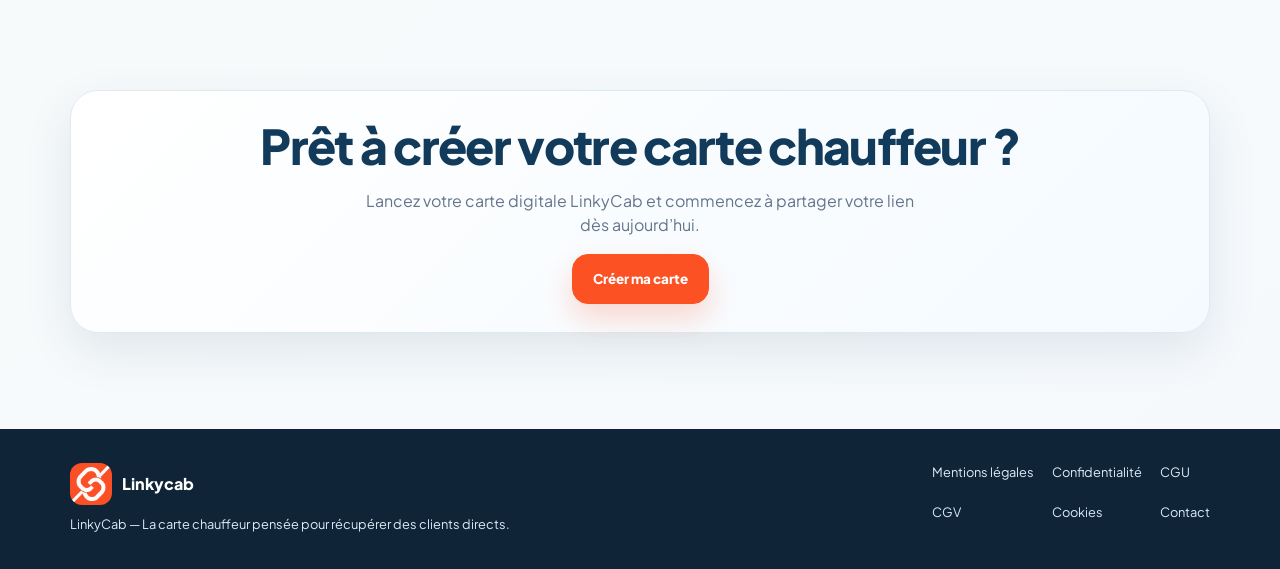
==== commit 941c8255: "Simplify landing page messaging" ====
--- a/index.html
+++ b/index.html
@@ -3,8 +3,8 @@
   <head>
     <meta charset="UTF-8">
     <meta name="viewport" content="width=device-width, initial-scale=1.0">
-    <title>Linkycab – Carte digitale chauffeur VTC & taxi avec QR code et NFC</title>
-    <meta name="description" content="Linkycab aide les chauffeurs VTC et taxis à garder le contact avec leurs passagers grâce à une carte digitale accessible par QR code, lien ou carte NFC.">
+    <title>LinkyCab – Gardez vos clients après chaque course</title>
+    <meta name="description" content="LinkyCab aide les chauffeurs VTC, taxis et chauffeurs privés à récupérer des clients directs avec une carte digitale simple à partager.">
     <meta name="robots" content="index, follow">
     <link rel="canonical" href="https://linkycab.com/">
     <link rel="icon" type="image/png" href="/assets/img/logo-linkycab-icon.png">
@@ -14,12 +14,12 @@
     <meta property="og:type" content="website">
     <meta property="og:url" content="https://linkycab.com/">
     <meta property="og:site_name" content="Linkycab">
-    <meta property="og:title" content="Linkycab – Carte digitale chauffeur VTC & taxi avec QR code et NFC">
-    <meta property="og:description" content="Linkycab aide les chauffeurs VTC et taxis à garder le contact avec leurs passagers grâce à une carte digitale accessible par QR code, lien ou carte NFC.">
+    <meta property="og:title" content="LinkyCab – Gardez vos clients après chaque course">
+    <meta property="og:description" content="LinkyCab aide les chauffeurs VTC, taxis et chauffeurs privés à récupérer des clients directs avec une carte digitale simple à partager.">
     <meta property="og:image" content="https://linkycab.com/assets/img/screenshots/linkycab-hero-card.webp">
     <meta name="twitter:card" content="summary_large_image">
-    <meta name="twitter:title" content="Linkycab – Carte digitale chauffeur VTC & taxi avec QR code et NFC">
-    <meta name="twitter:description" content="Carte digitale chauffeur VTC et taxi accessible par QR code, lien ou carte NFC pour faciliter réservation directe, avis Google et fidélisation client.">
+    <meta name="twitter:title" content="LinkyCab – Gardez vos clients après chaque course">
+    <meta name="twitter:description" content="Carte digitale chauffeur pour faciliter les clients directs, les réservations et les avis Google.">
     <meta name="twitter:image" content="https://linkycab.com/assets/img/screenshots/linkycab-hero-card.webp">
     <link rel="preconnect" href="https://fonts.googleapis.com">
     <link rel="preconnect" href="https://fonts.gstatic.com" crossorigin>
@@ -43,7 +43,7 @@
             "applicationCategory": "BusinessApplication",
             "operatingSystem": "Web",
             "inLanguage": "fr-FR",
-            "description": "Carte digitale chauffeur VTC et taxi accessible par QR code, lien ou carte NFC pour faciliter contact, réservation directe et avis Google.",
+            "description": "Carte digitale chauffeur pour faciliter le contact direct, la réservation et les avis Google.",
             "offers": {
               "@type": "Offer",
               "price": "3.90",
@@ -56,22 +56,11 @@
             "@type": "Product",
             "@id": "https://linkycab.com/#product",
             "name": "Carte digitale Linkycab pour chauffeur VTC et taxi",
-            "description": "Carte digitale avec QR code, lien et carte NFC optionnelle pour aider les chauffeurs à garder leurs clients privés.",
+            "description": "Carte digitale pour aider les chauffeurs à transformer leurs passagers satisfaits en clients directs.",
             "brand": { "@id": "https://linkycab.com/#organization" },
             "offers": [
               { "@type": "Offer", "name": "Abonnement mensuel", "price": "3.90", "priceCurrency": "EUR", "url": "https://linkycab.com/", "availability": "https://schema.org/InStock" },
-              { "@type": "Offer", "name": "Abonnement annuel", "price": "29.00", "priceCurrency": "EUR", "url": "https://linkycab.com/", "availability": "https://schema.org/InStock" },
-              { "@type": "Offer", "name": "Carte NFC", "price": "14.90", "priceCurrency": "EUR", "url": "https://linkycab.com/", "availability": "https://schema.org/InStock" }
-            ]
-          },
-          {
-            "@type": "FAQPage",
-            "@id": "https://linkycab.com/#faq",
-            "mainEntity": [
-              { "@type": "Question", "name": "Le client doit-il installer une application ?", "acceptedAnswer": { "@type": "Answer", "text": "Non, le client ouvre la carte depuis son navigateur et peut la garder en contact, favori ou sur l’écran d’accueil." } },
-              { "@type": "Question", "name": "Est-ce que Linkycab fonctionne avec un QR code VTC ?", "acceptedAnswer": { "@type": "Answer", "text": "Oui. Le QR code VTC ouvre directement la carte digitale chauffeur." } },
-              { "@type": "Question", "name": "Est-ce que Linkycab fonctionne avec une carte NFC chauffeur ?", "acceptedAnswer": { "@type": "Answer", "text": "Oui. La carte NFC chauffeur accélère le partage sur le terrain, mais elle n’est pas obligatoire." } },
-              { "@type": "Question", "name": "Combien coûte Linkycab ?", "acceptedAnswer": { "@type": "Answer", "text": "Linkycab coûte 3,90 € par mois, 29 € par an avec carte NFC offerte, ou 14,90 € pour une carte NFC seule réservée aux utilisateurs actifs." } }
+              { "@type": "Offer", "name": "Abonnement annuel", "price": "29.00", "priceCurrency": "EUR", "url": "https://linkycab.com/", "availability": "https://schema.org/InStock" }
             ]
           }
         ]
@@ -83,7 +72,7 @@
       <div class="container header-inner">
         <a class="brand" href="#top" aria-label="Linkycab, accueil"><img src="assets/img/logo-linkycab-full.png" alt="Linkycab"></a>
         <nav class="main-nav" aria-label="Navigation principale">
-          <a href="#pourquoi">Pourquoi</a><a href="#actions">Actions</a><a href="#prix">Prix</a><a href="#faq">FAQ</a>
+          <a href="#exemple">Exemple</a><a href="#prix">Prix</a><a href="https://linkycab.com">Créer ma carte</a>
         </nav>
         <a class="button button-small" href="https://linkycab.com">Créer ma carte</a>
       </div>
@@ -93,175 +82,95 @@
       <section class="hero section">
         <div class="container hero-grid">
           <div class="hero-copy">
-            <h1>La carte digitale qui aide les chauffeurs à garder leurs clients</h1>
-            <p class="hero-text">Vos passagers retrouvent facilement votre carte digitale chauffeur : appel, WhatsApp, SMS, réservation directe, avis Google, coordonnées et ajout contact.</p>
-            <p class="eyebrow">Pensé pour les chauffeurs VTC, taxis et chauffeurs privés qui veulent développer chaque client privé</p>
+            <p class="eyebrow">Pour chauffeurs VTC, taxis et chauffeurs privés</p>
+            <h1>Gardez vos clients après chaque course</h1>
+            <p class="hero-text">Vos passagers peuvent vous rappeler, vous écrire, réserver, laisser un avis Google ou enregistrer votre contact depuis une simple carte digitale.</p>
             <div class="button-row">
               <a class="button" href="https://linkycab.com">Créer ma carte</a>
               <a class="button button-secondary" href="https://app.linkycab.com/card/Kk3oCXuCTuhudqGSTI2qEJeZXL32?source=share" target="_blank" rel="noopener noreferrer">Voir un exemple</a>
             </div>
+            <p class="hero-note">QR Code · Lien partagé · Carte NFC en option</p>
           </div>
-          <div class="hero-visual" aria-label="Aperçu de la carte chauffeur Linkycab côté client">
+          <div class="hero-visual" id="exemple" aria-label="Aperçu de la carte chauffeur Linkycab côté client">
             <div class="phone-frame"><img src="assets/img/screenshots/linkycab-hero-card.webp" alt="Carte digitale Linkycab pour chauffeur VTC"></div>
           </div>
         </div>
       </section>
 
-      <section class="problem section" id="pourquoi">
+      <section class="business section" id="benefices">
         <div class="container">
           <div class="section-heading section-heading-centered">
-            <h2>Pourquoi les chauffeurs perdent leurs clients privés</h2>
-            <p>Il était satisfait, mais il ne retrouve plus votre numéro pour vous recontacter directement : une carte digitale VTC limite cette perte de client privé.</p>
+            <h2>Pourquoi Linkycab</h2>
+            <p>Une fiche claire pour convertir les passagers satisfaits en clients directs.</p>
           </div>
-          <div class="three-grid">
-            <article><h3>Il oublie votre nom</h3></article>
-            <article><h3>Il retourne sur une application</h3></article>
-            <article><h3>Il ne retrouve plus votre numéro</h3></article>
+          <div class="benefit-grid mobile-carousel" aria-label="Bénéfices Linkycab">
+            <article class="mobile-carousel-card"><span class="benefit-badge">1</span><h3>Moins de dépendance aux applications</h3><p>Vos passagers satisfaits peuvent vous recontacter directement.</p></article>
+            <article class="mobile-carousel-card"><span class="benefit-badge">2</span><h3>Un accès simple pour le client</h3><p>QR Code, lien ou carte NFC : votre fiche s’ouvre en quelques secondes.</p></article>
+            <article class="mobile-carousel-card"><span class="benefit-badge">3</span><h3>Plus de confiance</h3><p>Avis Google, photo, coordonnées et actions rapides au même endroit.</p></article>
           </div>
         </div>
       </section>
 
       <section class="solution section">
         <div class="container">
-          <div class="section-heading">
-            <h2>Comment fonctionne Linkycab</h2>
-            <p>Après la course, le client garde votre carte digitale chauffeur et peut vous rappeler, vous écrire ou réserver plus tard sans repasser par une plateforme.</p>
+          <div class="section-heading section-heading-centered">
+            <h2>Comment ça marche</h2>
+            <p>Un scan suffit pour accéder à votre profil, vos boutons de contact et vos liens utiles.</p>
           </div>
           <div class="step-grid mobile-carousel" aria-label="Étapes Linkycab">
-            <article class="mobile-carousel-card"><span>01</span><h3>Il ouvre votre carte chauffeur</h3></article>
-            <article class="mobile-carousel-card"><span>02</span><h3>Il vous appelle, vous écrit ou réserve</h3></article>
-            <article class="mobile-carousel-card"><span>03</span><h3>Il garde votre contact ou laisse ses coordonnées</h3></article>
+            <article class="mobile-carousel-card"><span>01</span><h3>Créez votre carte chauffeur</h3></article>
+            <article class="mobile-carousel-card"><span>02</span><h3>Partagez-la avec vos passagers</h3></article>
+            <article class="mobile-carousel-card"><span>03</span><h3>Ils vous retrouvent facilement</h3></article>
           </div>
         </div>
       </section>
 
-      <section class="access section" id="acces">
-        <div class="container">
-          <div class="section-heading section-heading-centered">
-            <h2>QR code, lien et carte NFC</h2>
-            <p>QR code VTC, lien partagé ou carte NFC chauffeur : le client ouvre votre carte en quelques secondes, sans application à installer.</p>
-          </div>
-          <div class="access-grid mobile-carousel" aria-label="Modes de partage Linkycab">
-            <article class="mobile-carousel-card"><span>01</span><h3>QR Code</h3><p>Un QR code VTC à faire scanner dans le véhicule ou sur un support.</p></article>
-            <article class="mobile-carousel-card"><span>02</span><h3>Lien partagé</h3><p>À envoyer par SMS, WhatsApp ou message.</p></article>
-            <article class="mobile-carousel-card"><span>03</span><h3>Carte NFC</h3><p>Une carte NFC chauffeur en option pour partager votre profil en un geste.</p></article>
-          </div>
-        </div>
-      </section>
-
-
-      <section class="nfc-option section">
-        <div class="container nfc-card">
-          <div class="nfc-copy">
-            <h2>Carte NFC chauffeur en option</h2>
-            <p>Gardez votre carte sur vous. Dans la voiture, en rendez-vous ou dehors, vous partagez facilement votre carte NFC chauffeur et votre carte digitale chauffeur, sans chercher de lien à envoyer.</p>
-            <p class="nfc-offer">Offerte avec l’abonnement annuel.</p>
-          </div>
-          <div class="nfc-visual image-frame"><img src="assets/img/screenshots/linkycab-nfc-card.webp" alt="Carte NFC Linkycab avec QR code chauffeur" loading="lazy" decoding="async"></div>
-        </div>
-      </section>
-
-      <section class="actions section" id="actions">
-        <div class="container">
-          <div class="section-heading">
-            <h2>Ce que le client peut faire depuis la carte</h2>
-            <p>Votre carte permet au client de vous appeler, vous écrire, demander une réservation directe, laisser ses coordonnées, déposer un avis Google ou enregistrer l’ajout contact.</p>
-          </div>
-          <div class="action-grid mobile-carousel" aria-label="Actions disponibles pour le client">
-            <article class="mobile-carousel-card action-card"><span class="action-icon" aria-hidden="true">☎</span><h3>Appeler</h3><p>Un appel direct vers son chauffeur privé</p></article>
-            <article class="mobile-carousel-card action-card"><span class="action-icon" aria-hidden="true">↗</span><h3>WhatsApp</h3><p>Contact immédiat</p></article>
-            <article class="mobile-carousel-card action-card"><span class="action-icon" aria-hidden="true">✉</span><h3>SMS</h3><p>Message rapide</p></article>
-            <article class="mobile-carousel-card action-card"><span class="action-icon" aria-hidden="true">⌁</span><h3>Réserver</h3><p>Réservation directe pour une course privée</p></article>
-            <article class="mobile-carousel-card action-card"><span class="action-icon" aria-hidden="true">★</span><h3>Avis Google</h3><p>Un avis après la course</p></article>
-            <article class="mobile-carousel-card action-card"><span class="action-icon" aria-hidden="true">＋</span><h3>Ajouter contact</h3><p>Ajout contact avec carte VCF enregistrée</p></article>
-            <article class="mobile-carousel-card action-card"><span class="action-icon" aria-hidden="true">⌾</span><h3>Laisser ses coordonnées</h3><p>Pour être rappelé plus tard</p></article>
-            <article class="mobile-carousel-card action-card"><span class="action-icon" aria-hidden="true">◇</span><h3>Garder la carte</h3><p>Retrouvée en quelques secondes</p></article>
-            <article class="mobile-carousel-card action-card"><span class="action-icon" aria-hidden="true">⌂</span><h3>Ajout écran d’accueil</h3><p>Un raccourci toujours visible</p></article>
-          </div>
-        </div>
-      </section>
-
-      <section class="keep section">
+      <section class="showcase section">
         <div class="container showcase-grid">
           <div>
-            <h2>Le client garde votre carte facilement</h2>
-            <p>Il peut ajouter votre contact, enregistrer la carte en favori ou l’ajouter à son écran d’accueil pour vous retrouver plus tard : un geste simple de fidélisation client.</p>
+            <h2>Tout est prêt pour agir vite</h2>
+            <p>Appel, message, réservation, avis et ajout contact sont regroupés dans une interface pensée pour mobile.</p>
           </div>
-          <div class="showcase-visual image-frame"><img src="assets/img/screenshots/linkycab-keep-card.webp" alt="Interface mobile Linkycab pour passager avec ajout contact" loading="lazy" decoding="async"></div>
-        </div>
-      </section>
-
-      <section class="dashboard section">
-        <div class="container">
-          <div class="section-heading">
-            <h2>Pilotez votre carte digitale VTC depuis votre téléphone</h2>
-            <p>Suivez les vues, retrouvez votre QR code VTC, consultez vos contacts et modifiez votre profil.</p>
-            <p class="strong-line">Votre carte travaille pour vous, même après la course.</p>
-          </div>
-          <div class="pill-grid"><article>Vues de la carte</article><article>Contacts générés</article><article>QR Code</article><article>Base de contacts</article><article>Modifier mon profil</article></div>
-        </div>
-      </section>
-
-      <section class="business section">
-        <div class="container">
-          <div class="section-heading">
-            <h2>Optimisez chaque rencontre</h2>
-            <p>Chaque passager satisfait peut devenir un futur client privé, une future réservation directe ou un avis Google supplémentaire.</p>
-          </div>
-          <div class="benefit-grid mobile-carousel" aria-label="Bénéfices business Linkycab">
-            <article class="mobile-carousel-card"><span class="benefit-badge">1</span><h3>Gardez le lien après la course</h3></article>
-            <article class="mobile-carousel-card"><span class="benefit-badge">2</span><h3>Augmentez vos clients privés VTC</h3></article>
-            <article class="mobile-carousel-card"><span class="benefit-badge">3</span><h3>Réduisez votre dépendance aux plateformes</h3></article>
-            <article class="mobile-carousel-card"><span class="benefit-badge">4</span><h3>Augmentez vos avis Google</h3></article>
-            <article class="mobile-carousel-card"><span class="benefit-badge">5</span><h3>Centralisez vos points de contact</h3></article>
-            <article class="mobile-carousel-card"><span class="benefit-badge">6</span><h3>Créez votre base de contacts</h3></article>
-          </div>
+          <div class="showcase-visual image-frame"><img src="assets/img/screenshots/linkycab-customer-contact.webp" alt="Interface mobile Linkycab avec actions de contact" loading="lazy" decoding="async"></div>
         </div>
       </section>
 
       <section class="pricing section" id="prix">
         <div class="container">
           <div class="section-heading section-heading-centered">
-            <h2>Tarifs</h2>
-            <p>Choisissez l’offre Linkycab adaptée à votre usage : abonnement mensuel, annuel avec carte NFC offerte ou carte NFC seule.</p>
+            <h2>Tarifs simples</h2>
+            <p>Deux offres pour lancer votre carte chauffeur.</p>
           </div>
           <div class="pricing-cards">
             <article class="price-card">
-              <h3>Mensuel</h3><p class="price">3,90 € <small>/ mois</small></p><p>Pour démarrer simplement avec une carte digitale chauffeur et taxi.</p>
-              <ul><li>Carte digitale Linkycab</li><li>QR code personnel</li><li>Ajout contact</li><li>Ajout écran d’accueil</li><li>Statistiques</li><li>Espace chauffeur</li></ul>
-              <p class="option">Carte NFC non incluse</p><a class="button" href="https://linkycab.com" id="monthly_subscription">Commencer au mois</a>
+              <h3>Mensuel</h3>
+              <p class="price">3,90 € <small>/ mois</small></p>
+              <p>Carte digitale active, QR Code et lien partageable.</p>
+              <p class="option">Carte NFC physique disponible en option : +14,90 €</p>
+              <a class="button" href="https://linkycab.com" id="monthly_subscription">Commencer au mois</a>
             </article>
             <article class="price-card featured-price">
-              <div class="badges"><span>Meilleure offre</span></div><h3>Annuel</h3><p class="price">29 € <small>/ an</small></p><p>L’offre complète avec la carte NFC physique offerte.</p>
-              <p class="annual-nfc-highlight">Carte NFC offerte avec l’abonnement annuel</p>
-              <ul><li>Carte digitale Linkycab</li><li>QR code personnel</li><li>Ajout contact</li><li>Ajout écran d’accueil</li><li>Statistiques</li><li>Espace chauffeur</li><li>Carte NFC offerte</li></ul>
+              <div class="badges"><span>Carte NFC offerte</span></div>
+              <h3>Annuel</h3>
+              <p class="price">29 € <small>/ an</small></p>
+              <p>La même carte digitale, avec un tarif réduit.</p>
+              <p class="annual-nfc-highlight">Carte NFC offerte</p>
               <a class="button" href="https://linkycab.com" id="annual_subscription">Choisir l’annuel</a>
-            </article>
-            <article class="price-card nfc-price">
-              <h3>Carte NFC</h3><p class="price">14,90 €</p><p>Pour les chauffeurs abonnés au forfait mensuel qui veulent ajouter une carte physique.</p>
-              <ul><li>Carte NFC physique</li><li>Reliée à votre carte digitale</li><li>Numéro de carte unique</li><li>Utilisable avec QR code et NFC</li></ul>
-              <p class="option">Réservé aux utilisateurs Linkycab actifs</p><a class="button" href="https://linkycab.com" id="nfc_card_order">Commander la carte NFC</a>
             </article>
           </div>
           <p class="pricing-note">Une seule course directe peut rentabiliser plusieurs mois d’abonnement.</p>
         </div>
       </section>
 
-      <section class="faq section" id="faq">
-        <div class="container faq-grid">
-          <div class="section-heading"><h2>Questions fréquentes</h2></div>
-          <div class="faq-list">
-            <details><summary>Le client doit-il installer une application ?</summary><p>Non, le client n’a rien à installer. Il ouvre votre carte depuis son navigateur et peut la garder en contact, favori ou sur l’écran d’accueil si son téléphone le permet.</p></details>
-            <details><summary>Est-ce que Linkycab fonctionne avec un QR code VTC ?</summary><p>Oui. Votre QR code VTC ouvre directement votre carte digitale chauffeur.</p></details>
-            <details><summary>Est-ce que Linkycab fonctionne avec une carte NFC chauffeur ?</summary><p>Oui. La carte NFC chauffeur accélère le partage sur le terrain, mais elle n’est pas obligatoire.</p></details>
-            <details><summary>Le client peut-il garder ma carte ?</summary><p>Oui. Il peut ajouter votre contact, enregistrer le lien ou l’ajouter à son écran d’accueil selon son téléphone.</p></details>
-            <details><summary>Puis-je modifier mes informations ?</summary><p>Oui. Votre espace chauffeur permet de modifier votre profil à tout moment.</p></details>
-            <details><summary>Combien coûte Linkycab ?</summary><p>3,90 € / mois pour la carte digitale, 29 € / an avec la carte NFC offerte, ou 14,90 € pour commander une carte NFC seule si vous êtes déjà utilisateur Linkycab actif.</p></details>
-          </div>
+      <section class="final-cta section">
+        <div class="container final-cta-card">
+          <h2>Prêt à créer votre carte chauffeur ?</h2>
+          <p>Lancez votre carte digitale LinkyCab et commencez à partager votre lien dès aujourd’hui.</p>
+          <a class="button" href="https://linkycab.com">Créer ma carte</a>
         </div>
       </section>
     </main>
 
-    <footer class="site-footer"><div class="container footer-grid"><div><div class="footer-brand-heading"><img class="footer-logo" src="assets/img/logo-linkycab-icon.png" alt="Icône Linkycab"><p class="footer-brand-name">Linkycab</p></div><p class="footer-baseline">Linkycab — La carte chauffeur en ligne pensée pour garder le lien avec vos clients.</p></div><nav aria-label="Informations légales"><a href="/mentions-legales/">Mentions légales</a><a href="/politique-confidentialite/">Confidentialité</a><a href="/conditions-utilisation/">CGU</a><a href="/conditions-generales-vente/">CGV</a><a href="/politique-cookies/">Cookies</a><a href="/contact/">Contact</a></nav></div></footer>
+    <footer class="site-footer"><div class="container footer-grid"><div><div class="footer-brand-heading"><img class="footer-logo" src="assets/img/logo-linkycab-icon.png" alt="Icône Linkycab"><p class="footer-brand-name">Linkycab</p></div><p class="footer-baseline">LinkyCab — La carte chauffeur pensée pour récupérer des clients directs.</p></div><nav aria-label="Informations légales"><a href="/mentions-legales/">Mentions légales</a><a href="/politique-confidentialite/">Confidentialité</a><a href="/conditions-utilisation/">CGU</a><a href="/conditions-generales-vente/">CGV</a><a href="/politique-cookies/">Cookies</a><a href="/contact/">Contact</a></nav></div></footer>
   </body>
 </html>
--- a/style.css
+++ b/style.css
@@ -73,11 +73,11 @@
 
 .eyebrow {
   display: inline-flex;
-  margin-top: 14px;
+  margin-bottom: 14px;
   border-radius: 999px;
-  background: rgba(255, 241, 234, .58);
+  background: rgba(234, 244, 255, .78);
   padding: 6px 10px;
-  color: rgba(252, 81, 35, .82);
+  color: var(--blue);
   font-size: .72rem;
   font-weight: 700;
   letter-spacing: -.01em;
@@ -88,7 +88,8 @@
 
 .hero { overflow: hidden; padding-top: 52px; padding-bottom: 58px; }
 .hero-grid { display: grid; gap: 42px; align-items: center; }
-.hero-text { margin-top: 22px; font-size: 1rem; }
+.hero-text { margin-top: 18px; font-size: 1rem; }
+.hero-note { margin-top: 14px; color: var(--muted); font-size: .82rem; font-weight: 800; }
 .button-row { display: flex; flex-wrap: wrap; gap: 12px; margin-top: 28px; }
 .hero-visual { justify-self: center; width: min(100%, 350px); }
 
@@ -160,7 +161,7 @@
   letter-spacing: -.025em;
 }
 .problem .three-grid article h3 { color: #fff; }
-.step-grid article { min-height: 158px; }
+.step-grid article { min-height: 132px; }
 .step-grid span,
 .access-grid span {
   display: inline-flex;
@@ -271,9 +272,11 @@
 }
 .benefit-grid article {
   display: grid;
-  gap: 14px;
+  gap: 12px;
   align-content: start;
-}
+  min-height: 190px;
+}
+.benefit-grid p { color: var(--muted); font-size: .88rem; font-weight: 700; line-height: 1.4; }
 .benefit-grid h3 {
   letter-spacing: -.03em;
 }
@@ -326,7 +329,9 @@
 
 .keep,
 .dashboard,
-.faq { background: rgba(248, 250, 252, .82); }
+.faq,
+.showcase,
+.final-cta { background: rgba(248, 250, 252, .82); }
 .showcase-grid {
   display: grid;
   gap: 30px;
@@ -342,7 +347,7 @@
 .pill-grid { grid-template-columns: repeat(2, minmax(0, 1fr)); }
 .business { background: rgba(234, 244, 255, .42); }
 
-.pricing-cards { display: grid; gap: 20px; }
+.pricing-cards { display: grid; gap: 20px; max-width: 820px; margin-inline: auto; }
 .price-card {
   display: flex;
   flex-direction: column;
@@ -377,6 +382,19 @@
 .badges { display: flex; flex-wrap: wrap; gap: 8px; }
 .badges span { border-radius: 999px; background: #FFF1EA; padding: 7px 10px; color: var(--orange); font-size: .68rem; font-weight: 900; text-transform: uppercase; }
 .pricing-note { margin-top: 24px; text-align: center; color: var(--blue); font-weight: 800; }
+
+.final-cta-card {
+  display: grid;
+  justify-items: center;
+  gap: 16px;
+  border: 1px solid var(--border);
+  border-radius: var(--radius);
+  background: linear-gradient(135deg, #fff, #F4FAFF);
+  padding: 28px 22px;
+  text-align: center;
+  box-shadow: var(--shadow);
+}
+.final-cta-card p { max-width: 560px; color: var(--muted); }
 
 .faq-grid { display: grid; gap: 28px; }
 .faq-list { overflow: hidden; border: 1px solid var(--border); border-radius: var(--radius); background: #fff; box-shadow: var(--shadow); }
@@ -435,11 +453,12 @@
   .action-grid article {
     min-height: 172px;
   }
+  .benefit-grid article { min-height: 210px; }
   .showcase-grid { grid-template-columns: 1fr .82fr; padding: 34px; }
   .showcase-visual { max-width: 480px; }
   .nfc-card { grid-template-columns: 1fr 340px; padding: 34px; }
   .pill-grid { grid-template-columns: repeat(5, 1fr); }
-  .pricing-cards { grid-template-columns: repeat(3, minmax(0, 1fr)); align-items: stretch; }
+  .pricing-cards { grid-template-columns: repeat(2, minmax(0, 1fr)); align-items: stretch; }
   .featured-price { transform: translateY(-8px); }
   .faq-grid { grid-template-columns: .8fr 1.2fr; gap: 64px; }
   .footer-grid { grid-template-columns: 1.4fr .8fr; }
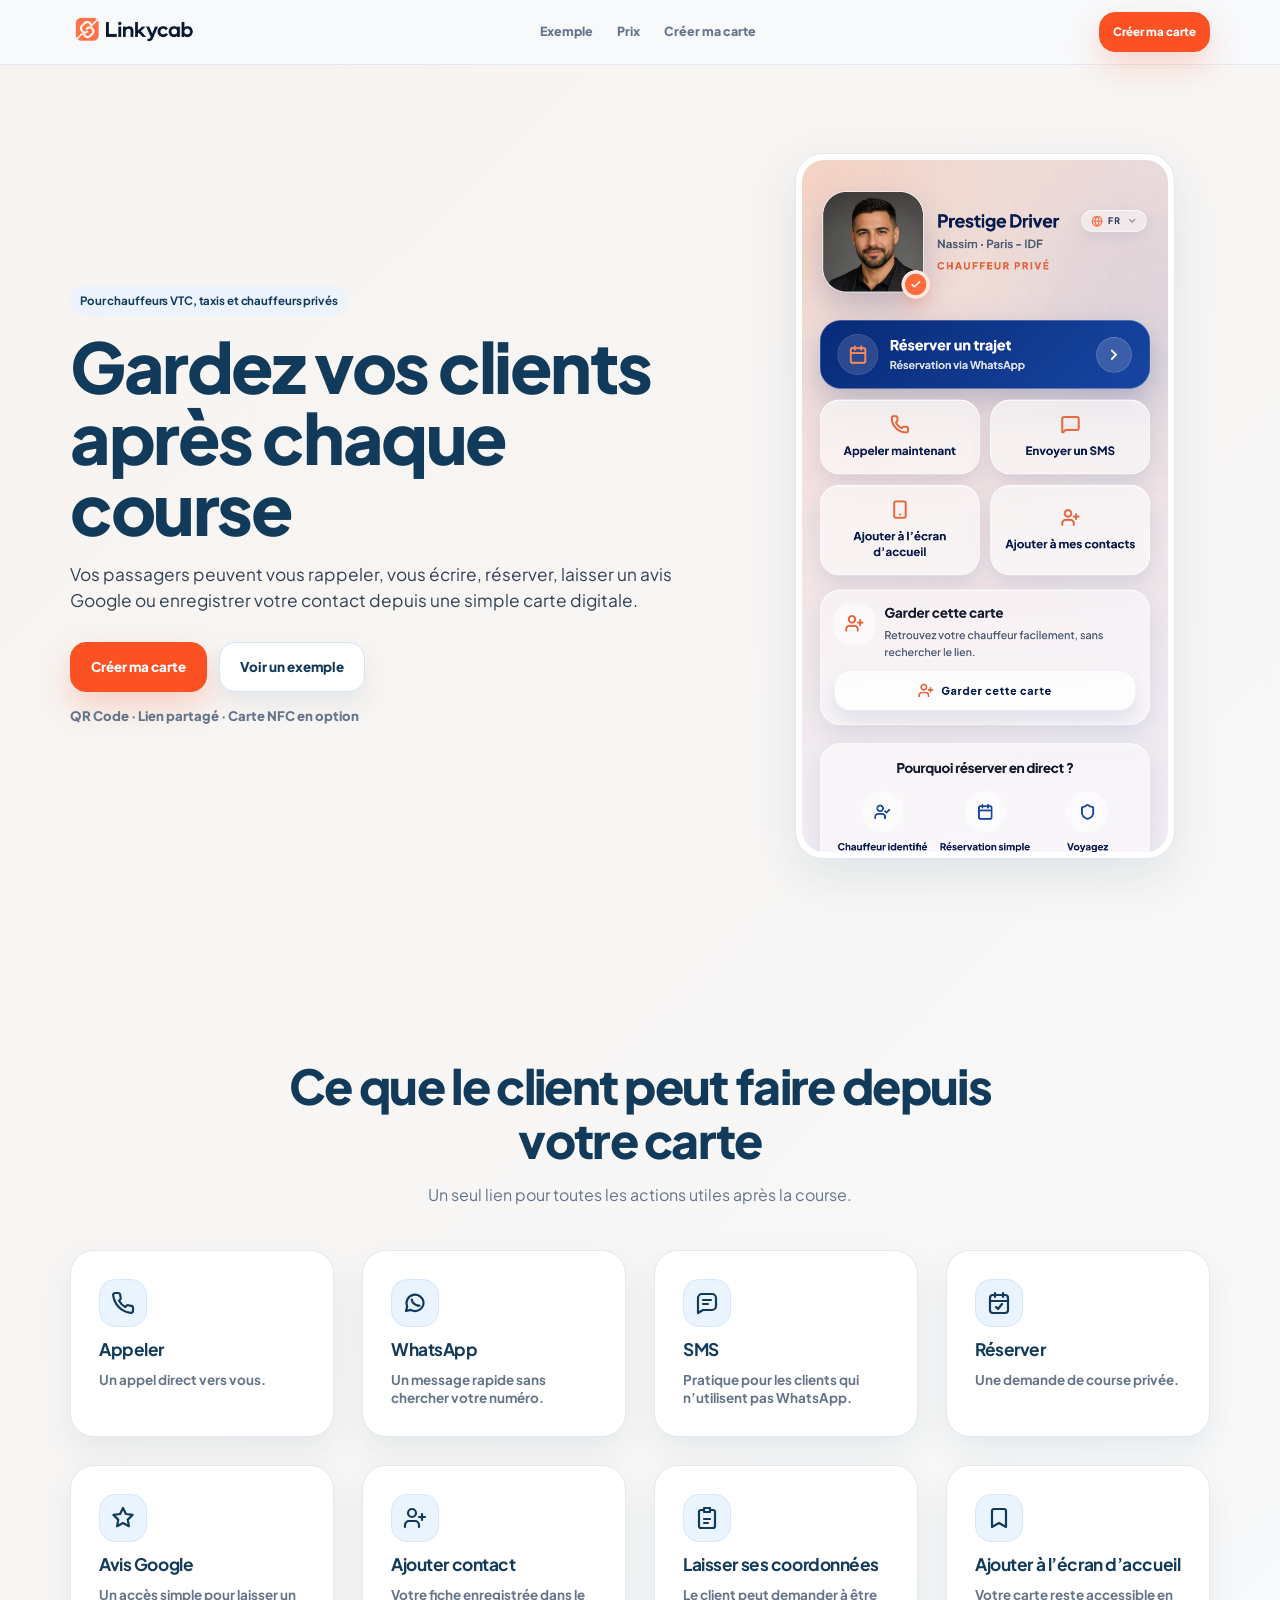
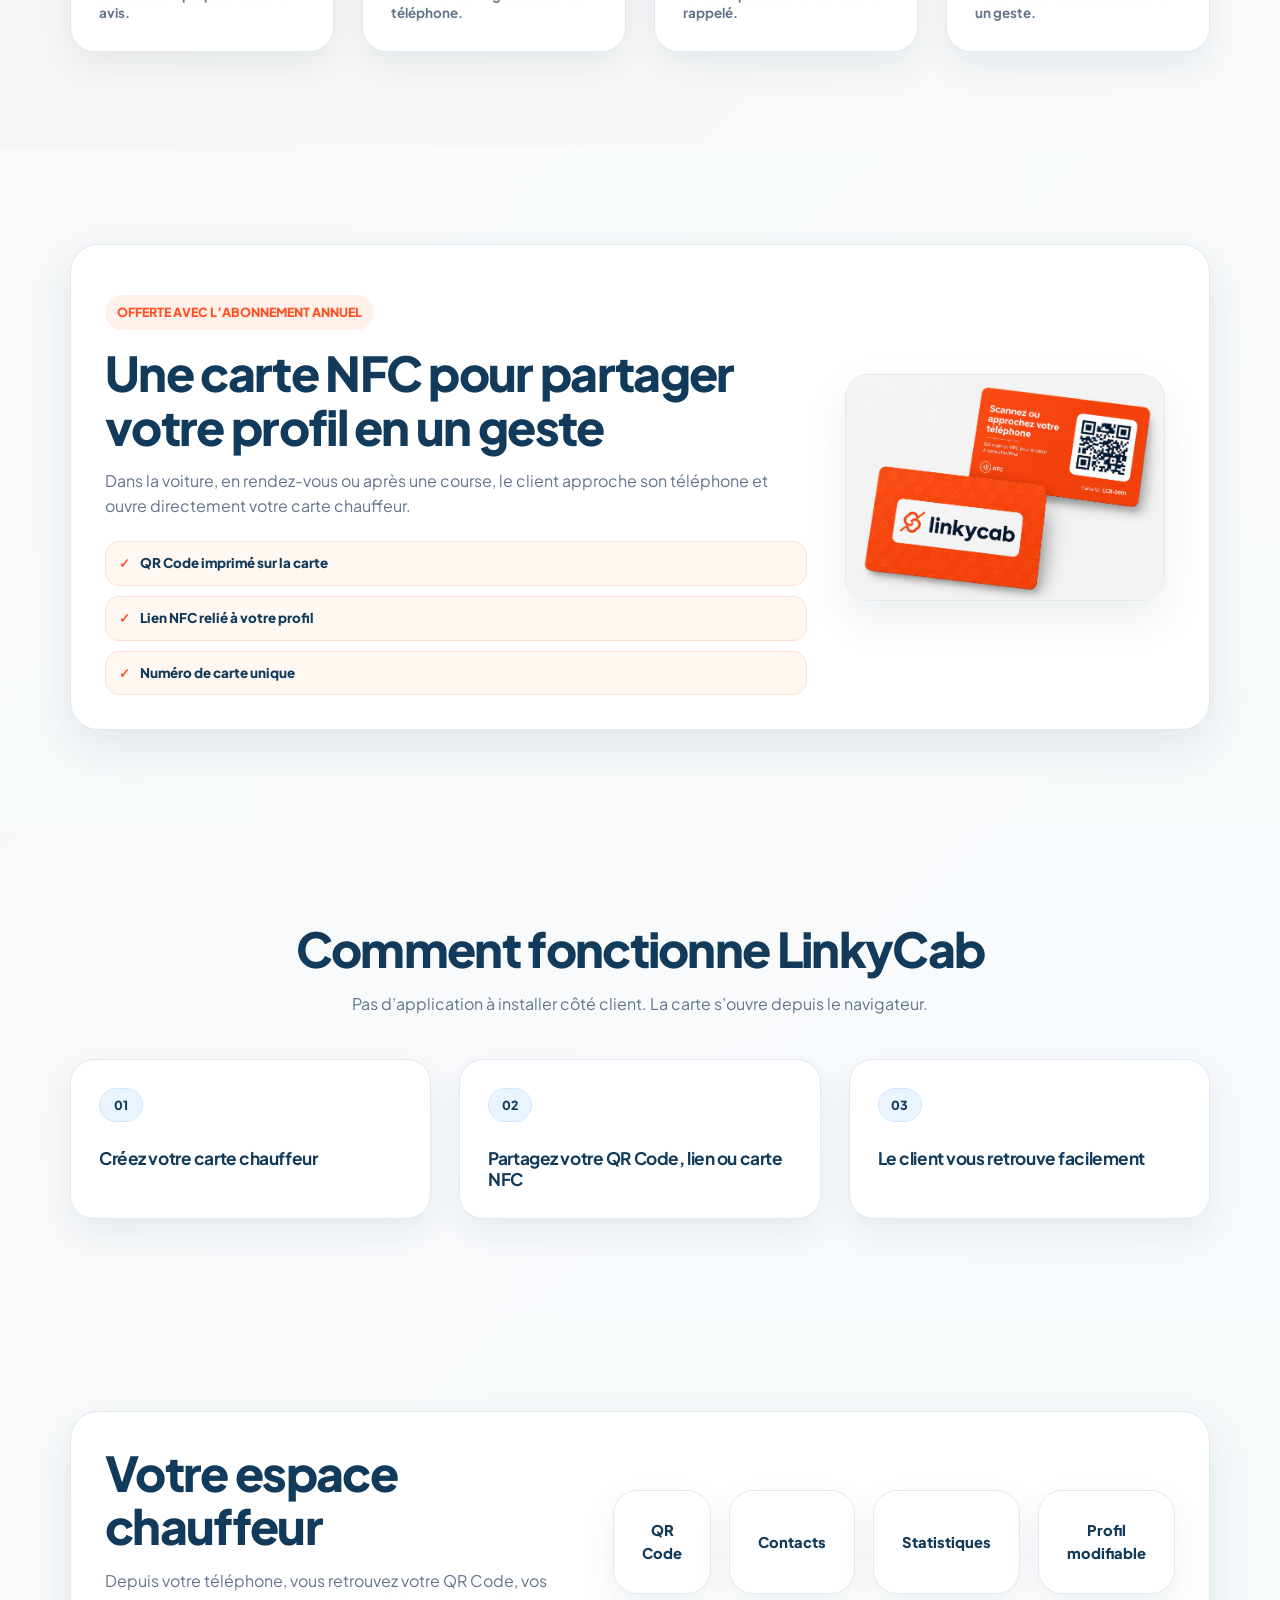
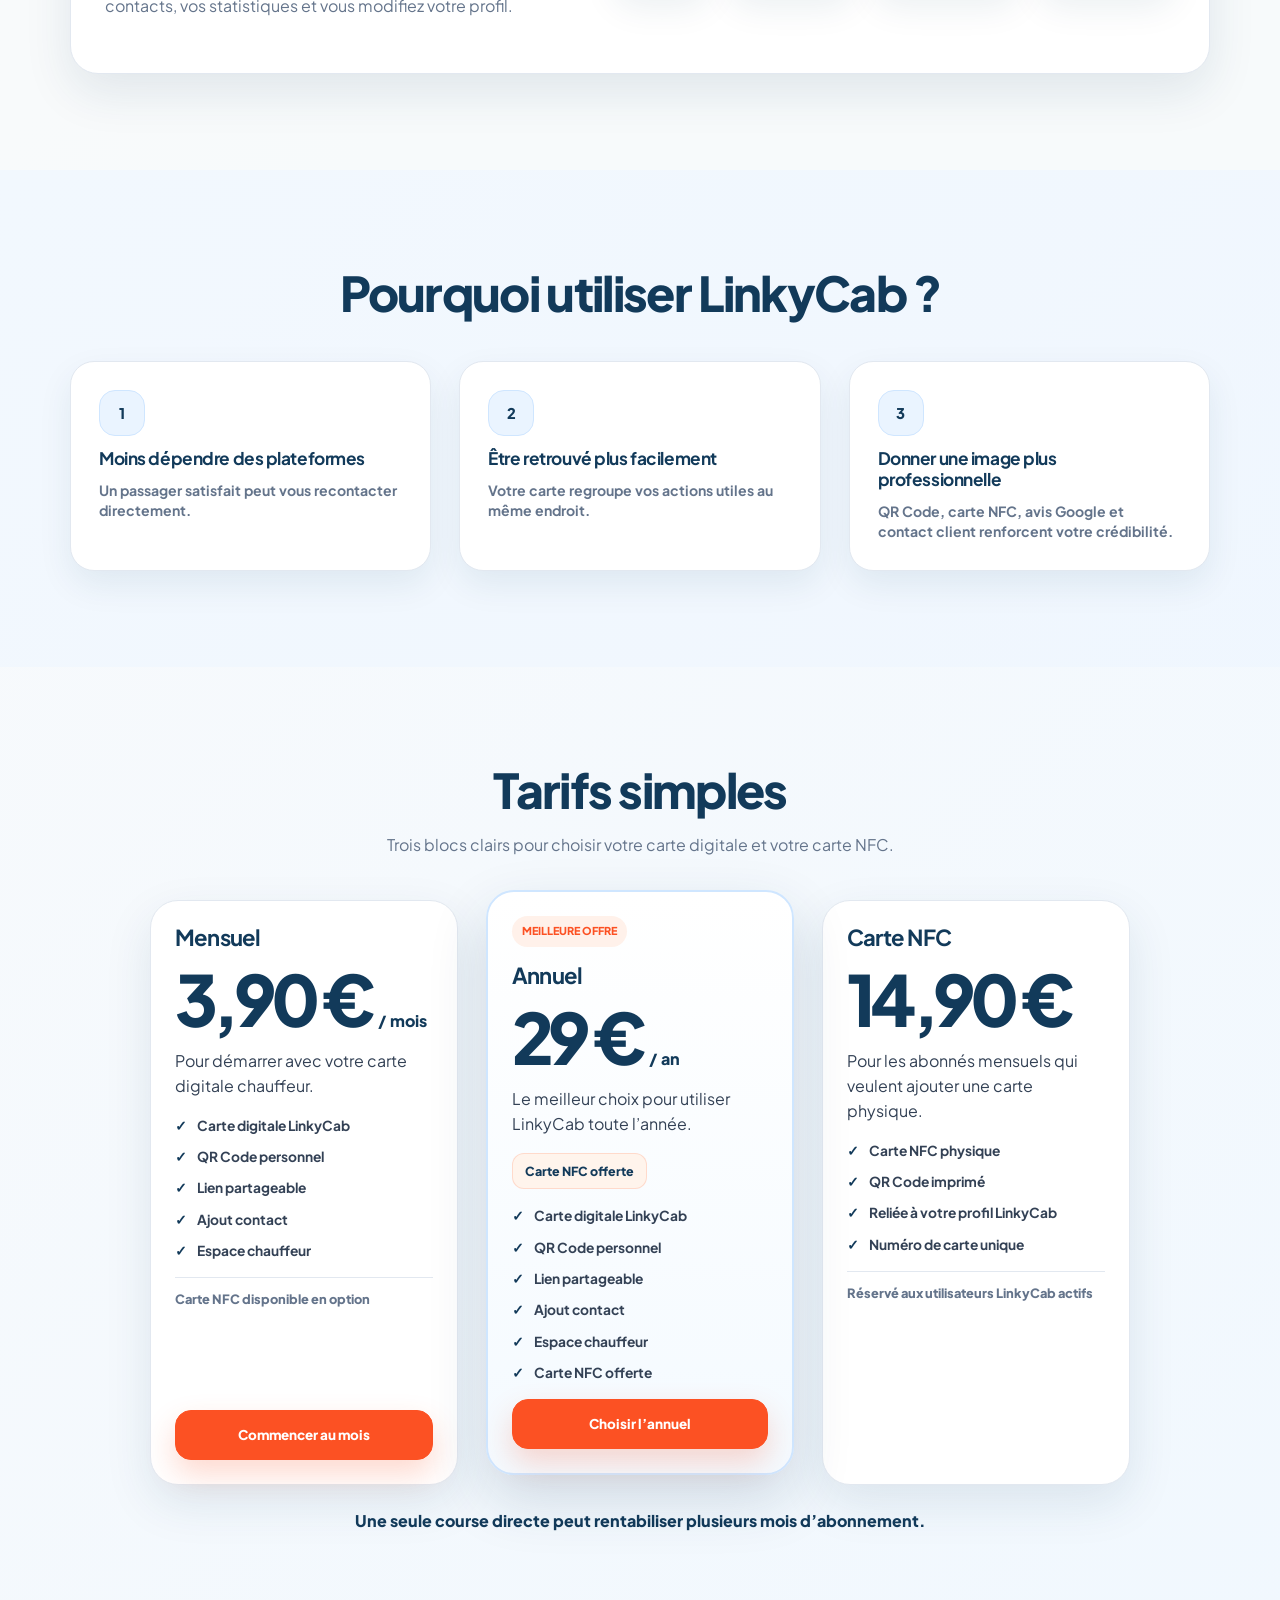
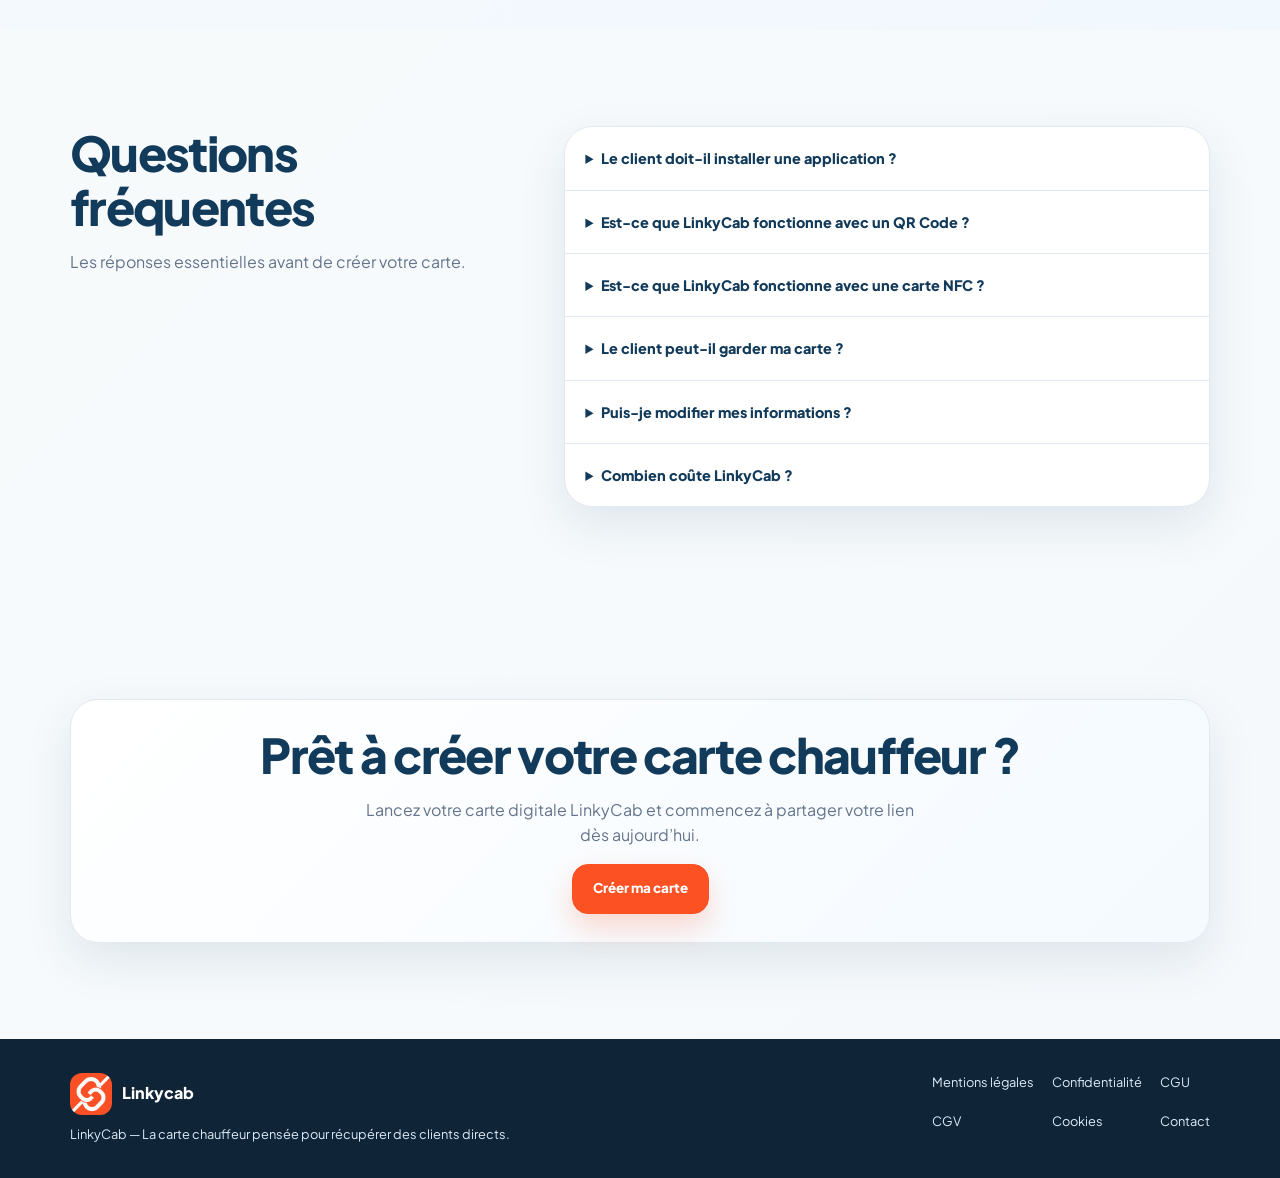
==== commit 019fd5a9: "Rééquilibrer la landing page" ====
--- a/index.html
+++ b/index.html
@@ -97,41 +97,80 @@
         </div>
       </section>
 
+      <section class="actions section" id="actions">
+        <div class="container">
+          <div class="section-heading section-heading-centered">
+            <h2>Ce que le client peut faire depuis votre carte</h2>
+            <p>Un seul lien pour toutes les actions utiles après la course.</p>
+          </div>
+          <div class="action-grid mobile-carousel" aria-label="Actions disponibles depuis la carte LinkyCab">
+            <article class="action-card mobile-carousel-card"><span class="action-icon" aria-hidden="true"></span><h3>Appeler</h3><p>Un appel direct vers vous.</p></article>
+            <article class="action-card mobile-carousel-card"><span class="action-icon" aria-hidden="true"></span><h3>WhatsApp</h3><p>Un message rapide sans chercher votre numéro.</p></article>
+            <article class="action-card mobile-carousel-card"><span class="action-icon" aria-hidden="true"></span><h3>SMS</h3><p>Pratique pour les clients qui n’utilisent pas WhatsApp.</p></article>
+            <article class="action-card mobile-carousel-card"><span class="action-icon" aria-hidden="true"></span><h3>Réserver</h3><p>Une demande de course privée.</p></article>
+            <article class="action-card mobile-carousel-card"><span class="action-icon" aria-hidden="true"></span><h3>Avis Google</h3><p>Un accès simple pour laisser un avis.</p></article>
+            <article class="action-card mobile-carousel-card"><span class="action-icon" aria-hidden="true"></span><h3>Ajouter contact</h3><p>Votre fiche enregistrée dans le téléphone.</p></article>
+            <article class="action-card mobile-carousel-card"><span class="action-icon" aria-hidden="true"></span><h3>Laisser ses coordonnées</h3><p>Le client peut demander à être rappelé.</p></article>
+            <article class="action-card mobile-carousel-card"><span class="action-icon" aria-hidden="true"></span><h3>Ajouter à l’écran d’accueil</h3><p>Votre carte reste accessible en un geste.</p></article>
+          </div>
+        </div>
+      </section>
+
+      <section class="nfc-option section" id="carte-nfc">
+        <div class="container nfc-card">
+          <div class="nfc-copy">
+            <p class="nfc-offer">Offerte avec l’abonnement annuel</p>
+            <h2>Une carte NFC pour partager votre profil en un geste</h2>
+            <p>Dans la voiture, en rendez-vous ou après une course, le client approche son téléphone et ouvre directement votre carte chauffeur.</p>
+            <div class="nfc-points" aria-label="Points clés de la carte NFC">
+              <span>QR Code imprimé sur la carte</span>
+              <span>Lien NFC relié à votre profil</span>
+              <span>Numéro de carte unique</span>
+            </div>
+          </div>
+          <div class="nfc-visual image-frame"><img src="assets/img/screenshots/linkycab-nfc-card.webp" alt="Carte NFC LinkyCab avec QR Code" loading="lazy" decoding="async"></div>
+        </div>
+      </section>
+
+      <section class="solution section">
+        <div class="container">
+          <div class="section-heading section-heading-centered">
+            <h2>Comment fonctionne LinkyCab</h2>
+            <p>Pas d’application à installer côté client. La carte s’ouvre depuis le navigateur.</p>
+          </div>
+          <div class="step-grid mobile-carousel" aria-label="Étapes LinkyCab">
+            <article class="mobile-carousel-card"><span>01</span><h3>Créez votre carte chauffeur</h3></article>
+            <article class="mobile-carousel-card"><span>02</span><h3>Partagez votre QR Code, lien ou carte NFC</h3></article>
+            <article class="mobile-carousel-card"><span>03</span><h3>Le client vous retrouve facilement</h3></article>
+          </div>
+        </div>
+      </section>
+
+      <section class="dashboard section" id="espace-chauffeur">
+        <div class="container dashboard-card">
+          <div class="section-heading">
+            <h2>Votre espace chauffeur</h2>
+            <p>Depuis votre téléphone, vous retrouvez votre QR Code, vos contacts, vos statistiques et vous modifiez votre profil.</p>
+          </div>
+          <div class="pill-grid" aria-label="Fonctionnalités de l’espace chauffeur">
+            <article>QR Code</article>
+            <article>Contacts</article>
+            <article>Statistiques</article>
+            <article>Profil modifiable</article>
+          </div>
+        </div>
+      </section>
+
       <section class="business section" id="benefices">
         <div class="container">
           <div class="section-heading section-heading-centered">
-            <h2>Pourquoi Linkycab</h2>
-            <p>Une fiche claire pour convertir les passagers satisfaits en clients directs.</p>
-          </div>
-          <div class="benefit-grid mobile-carousel" aria-label="Bénéfices Linkycab">
-            <article class="mobile-carousel-card"><span class="benefit-badge">1</span><h3>Moins de dépendance aux applications</h3><p>Vos passagers satisfaits peuvent vous recontacter directement.</p></article>
-            <article class="mobile-carousel-card"><span class="benefit-badge">2</span><h3>Un accès simple pour le client</h3><p>QR Code, lien ou carte NFC : votre fiche s’ouvre en quelques secondes.</p></article>
-            <article class="mobile-carousel-card"><span class="benefit-badge">3</span><h3>Plus de confiance</h3><p>Avis Google, photo, coordonnées et actions rapides au même endroit.</p></article>
-          </div>
-        </div>
-      </section>
-
-      <section class="solution section">
-        <div class="container">
-          <div class="section-heading section-heading-centered">
-            <h2>Comment ça marche</h2>
-            <p>Un scan suffit pour accéder à votre profil, vos boutons de contact et vos liens utiles.</p>
-          </div>
-          <div class="step-grid mobile-carousel" aria-label="Étapes Linkycab">
-            <article class="mobile-carousel-card"><span>01</span><h3>Créez votre carte chauffeur</h3></article>
-            <article class="mobile-carousel-card"><span>02</span><h3>Partagez-la avec vos passagers</h3></article>
-            <article class="mobile-carousel-card"><span>03</span><h3>Ils vous retrouvent facilement</h3></article>
-          </div>
-        </div>
-      </section>
-
-      <section class="showcase section">
-        <div class="container showcase-grid">
-          <div>
-            <h2>Tout est prêt pour agir vite</h2>
-            <p>Appel, message, réservation, avis et ajout contact sont regroupés dans une interface pensée pour mobile.</p>
-          </div>
-          <div class="showcase-visual image-frame"><img src="assets/img/screenshots/linkycab-customer-contact.webp" alt="Interface mobile Linkycab avec actions de contact" loading="lazy" decoding="async"></div>
+            <h2>Pourquoi utiliser LinkyCab ?</h2>
+          </div>
+          <div class="benefit-grid mobile-carousel" aria-label="Bénéfices LinkyCab">
+            <article class="mobile-carousel-card"><span class="benefit-badge">1</span><h3>Moins dépendre des plateformes</h3><p>Un passager satisfait peut vous recontacter directement.</p></article>
+            <article class="mobile-carousel-card"><span class="benefit-badge">2</span><h3>Être retrouvé plus facilement</h3><p>Votre carte regroupe vos actions utiles au même endroit.</p></article>
+            <article class="mobile-carousel-card"><span class="benefit-badge">3</span><h3>Donner une image plus professionnelle</h3><p>QR Code, carte NFC, avis Google et contact client renforcent votre crédibilité.</p></article>
+          </div>
         </div>
       </section>
 
@@ -139,26 +178,70 @@
         <div class="container">
           <div class="section-heading section-heading-centered">
             <h2>Tarifs simples</h2>
-            <p>Deux offres pour lancer votre carte chauffeur.</p>
-          </div>
-          <div class="pricing-cards">
+            <p>Trois blocs clairs pour choisir votre carte digitale et votre carte NFC.</p>
+          </div>
+          <div class="pricing-cards pricing-cards-three">
             <article class="price-card">
               <h3>Mensuel</h3>
               <p class="price">3,90 € <small>/ mois</small></p>
-              <p>Carte digitale active, QR Code et lien partageable.</p>
-              <p class="option">Carte NFC physique disponible en option : +14,90 €</p>
+              <p>Pour démarrer avec votre carte digitale chauffeur.</p>
+              <ul>
+                <li>Carte digitale LinkyCab</li>
+                <li>QR Code personnel</li>
+                <li>Lien partageable</li>
+                <li>Ajout contact</li>
+                <li>Espace chauffeur</li>
+              </ul>
+              <p class="option">Carte NFC disponible en option</p>
               <a class="button" href="https://linkycab.com" id="monthly_subscription">Commencer au mois</a>
             </article>
             <article class="price-card featured-price">
-              <div class="badges"><span>Carte NFC offerte</span></div>
+              <div class="badges"><span>Meilleure offre</span></div>
               <h3>Annuel</h3>
               <p class="price">29 € <small>/ an</small></p>
-              <p>La même carte digitale, avec un tarif réduit.</p>
+              <p>Le meilleur choix pour utiliser LinkyCab toute l’année.</p>
               <p class="annual-nfc-highlight">Carte NFC offerte</p>
+              <ul>
+                <li>Carte digitale LinkyCab</li>
+                <li>QR Code personnel</li>
+                <li>Lien partageable</li>
+                <li>Ajout contact</li>
+                <li>Espace chauffeur</li>
+                <li>Carte NFC offerte</li>
+              </ul>
               <a class="button" href="https://linkycab.com" id="annual_subscription">Choisir l’annuel</a>
             </article>
+            <article class="price-card nfc-price">
+              <h3>Carte NFC</h3>
+              <p class="price">14,90 €</p>
+              <p>Pour les abonnés mensuels qui veulent ajouter une carte physique.</p>
+              <ul>
+                <li>Carte NFC physique</li>
+                <li>QR Code imprimé</li>
+                <li>Reliée à votre profil LinkyCab</li>
+                <li>Numéro de carte unique</li>
+              </ul>
+              <p class="option">Réservé aux utilisateurs LinkyCab actifs</p>
+            </article>
           </div>
           <p class="pricing-note">Une seule course directe peut rentabiliser plusieurs mois d’abonnement.</p>
+        </div>
+      </section>
+
+      <section class="faq section" id="faq">
+        <div class="container faq-grid">
+          <div class="section-heading">
+            <h2>Questions fréquentes</h2>
+            <p>Les réponses essentielles avant de créer votre carte.</p>
+          </div>
+          <div class="faq-list">
+            <details><summary>Le client doit-il installer une application ?</summary><p>Non. La carte s’ouvre depuis le navigateur du téléphone.</p></details>
+            <details><summary>Est-ce que LinkyCab fonctionne avec un QR Code ?</summary><p>Oui. Chaque carte dispose d’un QR Code personnel.</p></details>
+            <details><summary>Est-ce que LinkyCab fonctionne avec une carte NFC ?</summary><p>Oui. La carte NFC ouvre votre profil en approchant le téléphone.</p></details>
+            <details><summary>Le client peut-il garder ma carte ?</summary><p>Oui. Il peut enregistrer votre contact ou ajouter la carte à son écran d’accueil.</p></details>
+            <details><summary>Puis-je modifier mes informations ?</summary><p>Oui. Vous pouvez mettre à jour votre profil depuis votre espace chauffeur.</p></details>
+            <details><summary>Combien coûte LinkyCab ?</summary><p>L’abonnement mensuel coûte 3,90 € / mois et l’annuel 29 € / an.</p></details>
+          </div>
         </div>
       </section>
 
--- a/style.css
+++ b/style.css
@@ -227,6 +227,7 @@
   box-shadow: var(--shadow);
 }
 .nfc-copy p { margin-top: 16px; color: var(--muted); }
+.nfc-copy h2 { margin-top: 16px; }
 .nfc-offer {
   display: inline-flex;
   border-radius: 999px;
@@ -238,6 +239,9 @@
   text-transform: uppercase;
 }
 .nfc-tagline { margin-top: 14px; text-align: left; }
+.nfc-points { display: grid; gap: 10px; margin-top: 22px; }
+.nfc-points span { position: relative; border: 1px solid #FFE0D3; border-radius: 14px; background: #FFF7F2; padding: 11px 12px 11px 34px; color: var(--blue); font-size: .84rem; font-weight: 800; }
+.nfc-points span::before { content: "✓"; position: absolute; left: 13px; color: var(--orange); font-weight: 900; }
 .nfc-visual { max-width: 320px; justify-self: center; }
 .nfc-visual img { transform: none; }
 
@@ -264,7 +268,7 @@
   letter-spacing: -.025em;
 }
 .action-card p {
-  max-width: 18ch;
+  max-width: 24ch;
   color: var(--muted);
   font-size: .84rem;
   font-weight: 700;
@@ -332,6 +336,7 @@
 .faq,
 .showcase,
 .final-cta { background: rgba(248, 250, 252, .82); }
+.dashboard-card,
 .showcase-grid {
   display: grid;
   gap: 30px;
@@ -343,11 +348,15 @@
   box-shadow: var(--shadow);
 }
 .showcase-grid p:not(.eyebrow) { margin-top: 16px; color: var(--muted); }
+.dashboard-card { gap: 8px; }
+.dashboard-card .section-heading { margin-bottom: 20px; }
+.dashboard-card .section-heading p { max-width: 620px; }
 .showcase-visual { width: 100%; max-width: 430px; justify-self: center; }
 .pill-grid { grid-template-columns: repeat(2, minmax(0, 1fr)); }
+.pill-grid article { min-height: 86px; display: flex; align-items: center; justify-content: center; text-align: center; }
 .business { background: rgba(234, 244, 255, .42); }
 
-.pricing-cards { display: grid; gap: 20px; max-width: 820px; margin-inline: auto; }
+.pricing-cards { display: grid; gap: 20px; max-width: 980px; margin-inline: auto; }
 .price-card {
   display: flex;
   flex-direction: column;
@@ -421,7 +430,7 @@
   .hero-text { font-size: 1.08rem; }
   .three-grid,
   .step-grid { grid-template-columns: repeat(3, 1fr); }
-  .action-grid,
+  .action-grid { grid-template-columns: repeat(4, 1fr); }
   .benefit-grid { grid-template-columns: repeat(3, 1fr); }
   .access-grid { grid-template-columns: repeat(3, 1fr); }
   .mobile-carousel {
@@ -454,12 +463,16 @@
     min-height: 172px;
   }
   .benefit-grid article { min-height: 210px; }
+  .dashboard-card,
   .showcase-grid { grid-template-columns: 1fr .82fr; padding: 34px; }
+  .dashboard-card { align-items: center; }
   .showcase-visual { max-width: 480px; }
   .nfc-card { grid-template-columns: 1fr 340px; padding: 34px; }
-  .pill-grid { grid-template-columns: repeat(5, 1fr); }
+  .pill-grid { grid-template-columns: repeat(4, 1fr); }
   .pricing-cards { grid-template-columns: repeat(2, minmax(0, 1fr)); align-items: stretch; }
+  .pricing-cards-three { grid-template-columns: repeat(3, minmax(0, 1fr)); }
   .featured-price { transform: translateY(-8px); }
+  .pricing-cards-three .featured-price { transform: translateY(-10px); }
   .faq-grid { grid-template-columns: .8fr 1.2fr; gap: 64px; }
   .footer-grid { grid-template-columns: 1.4fr .8fr; }
   .hero-visual { width: min(100%, 380px); }
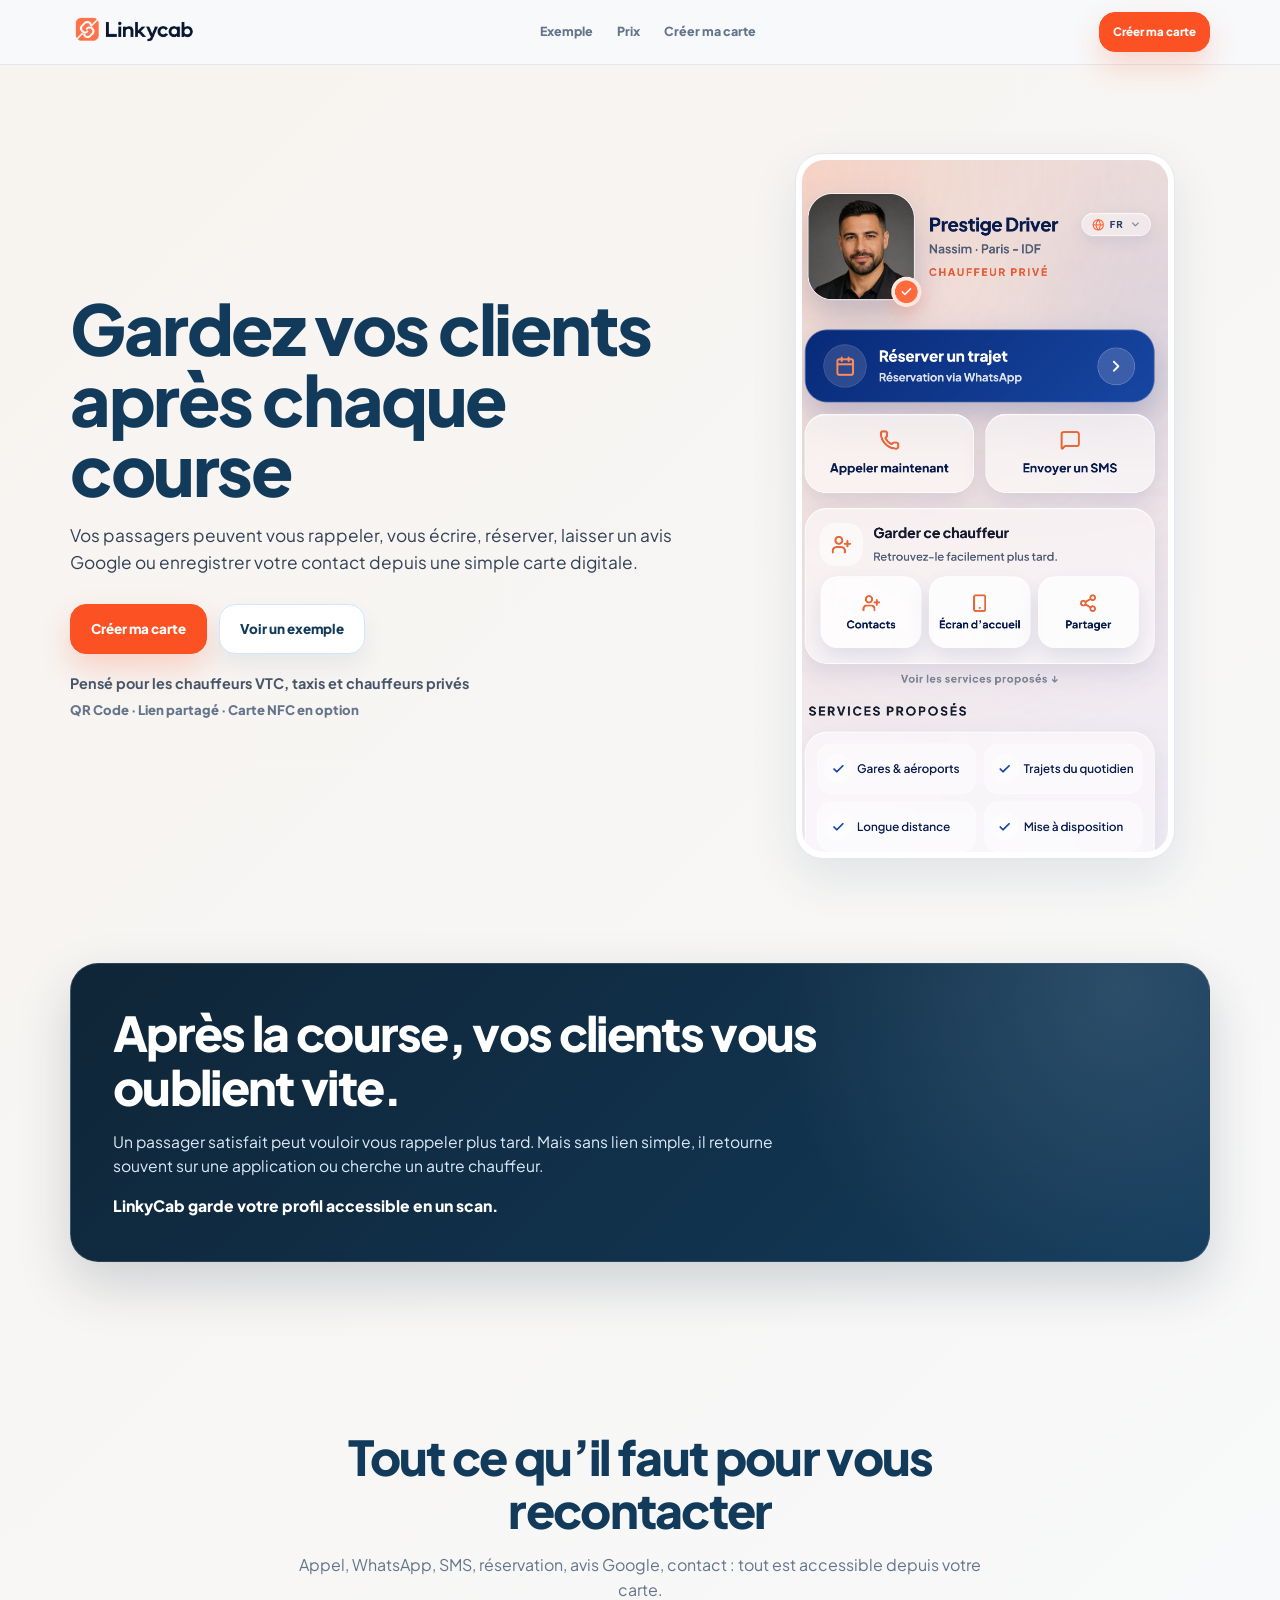
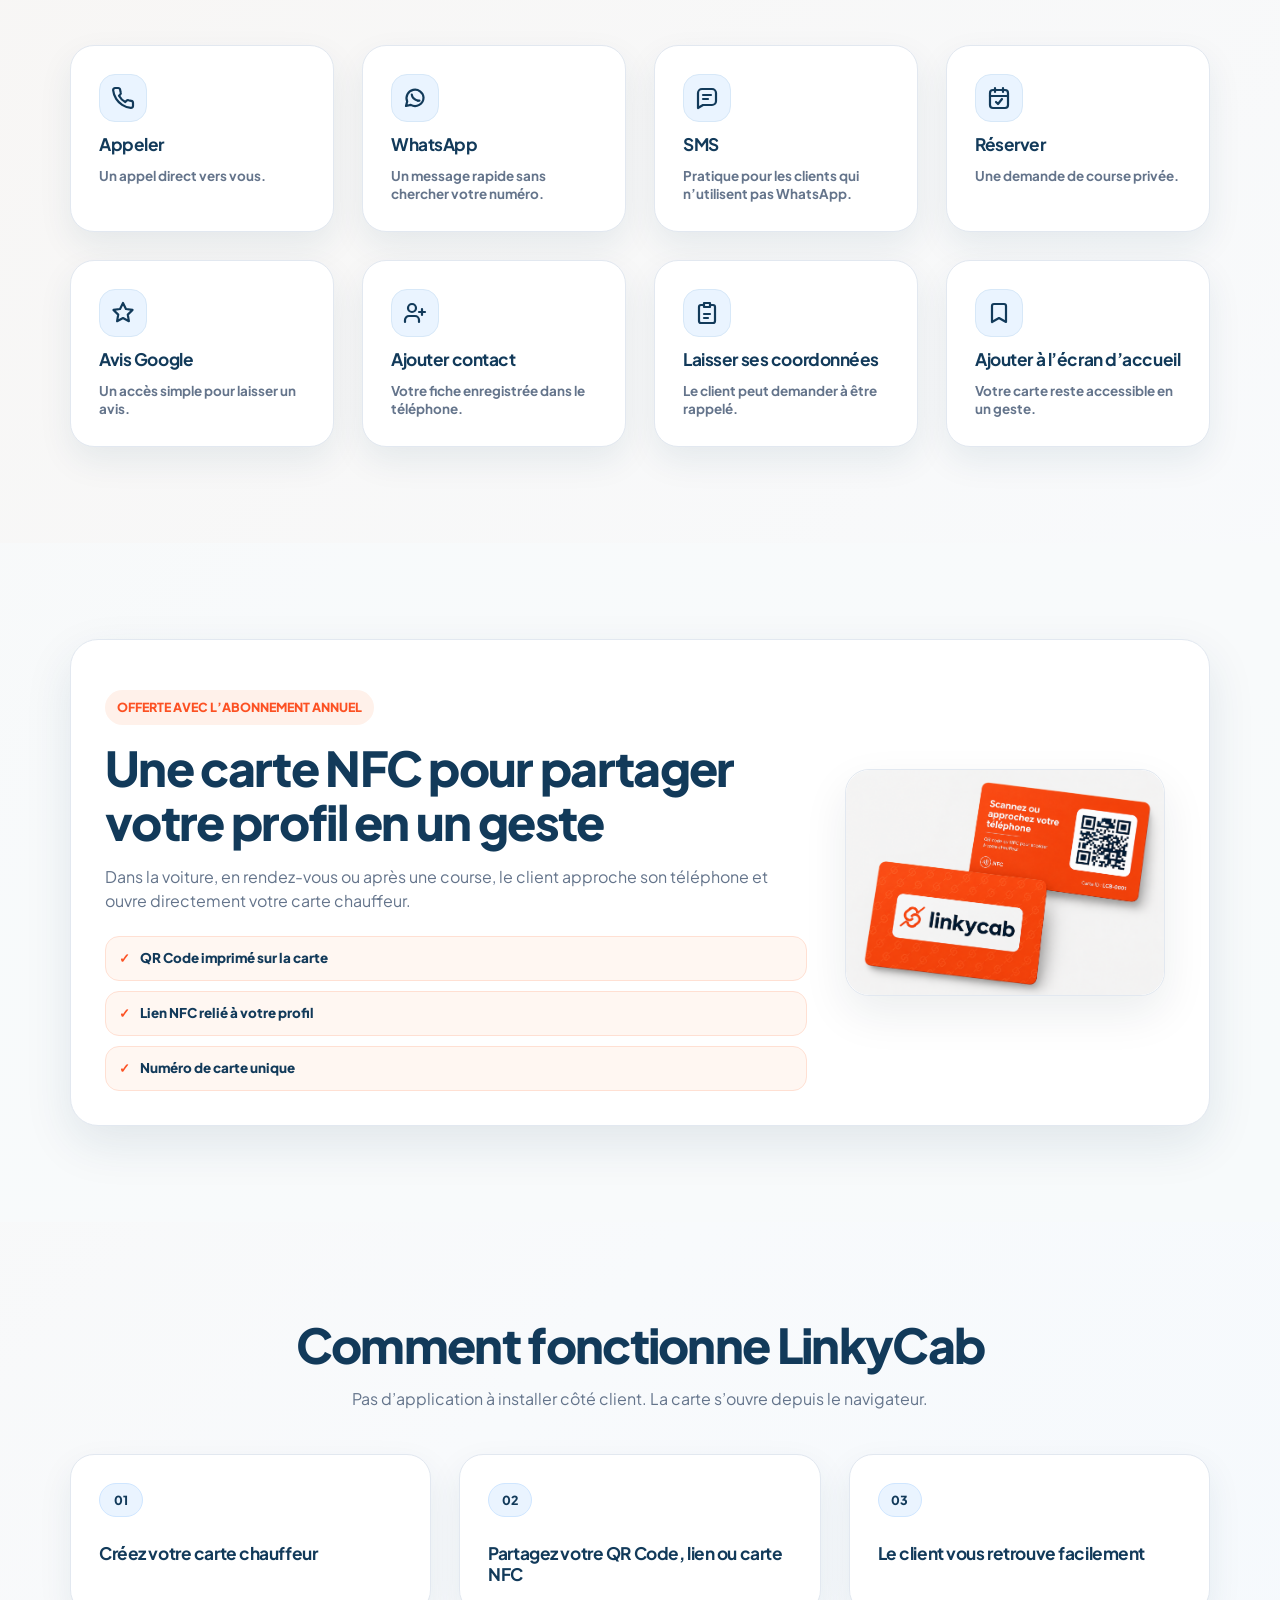
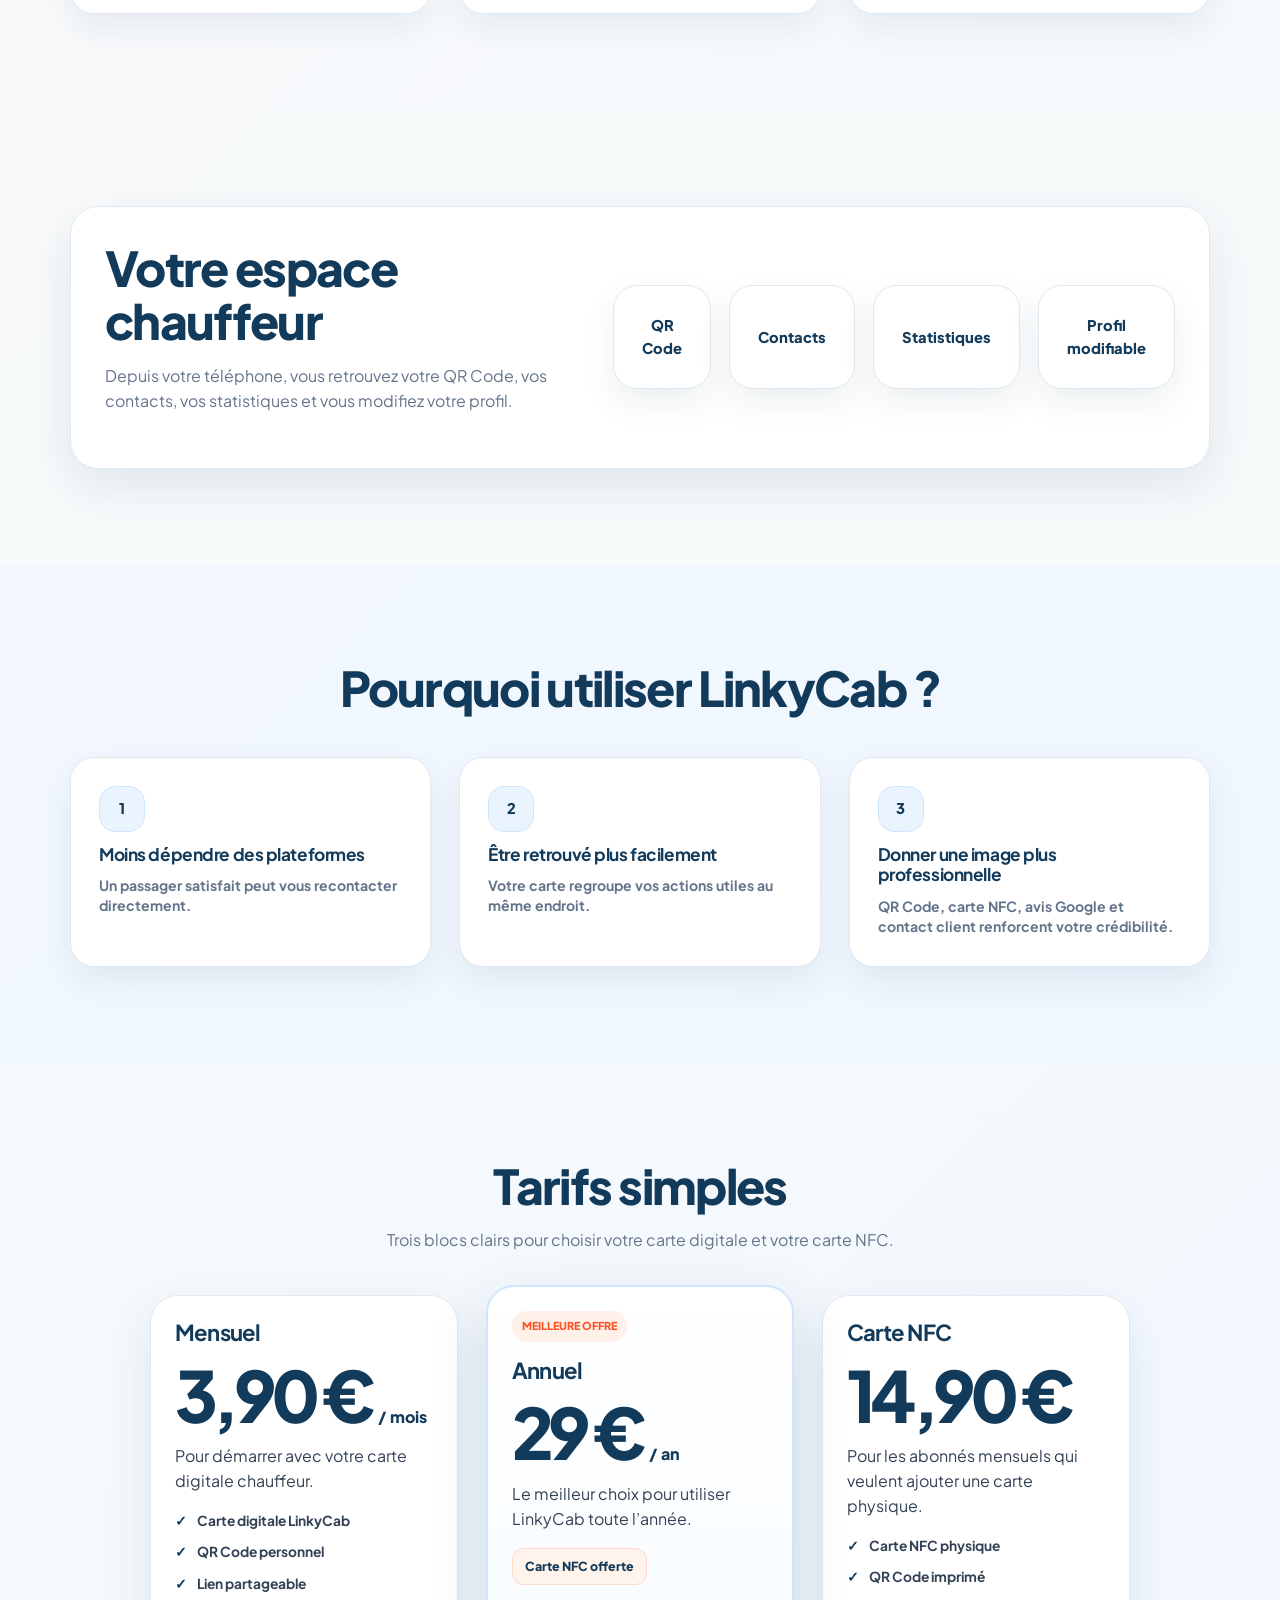
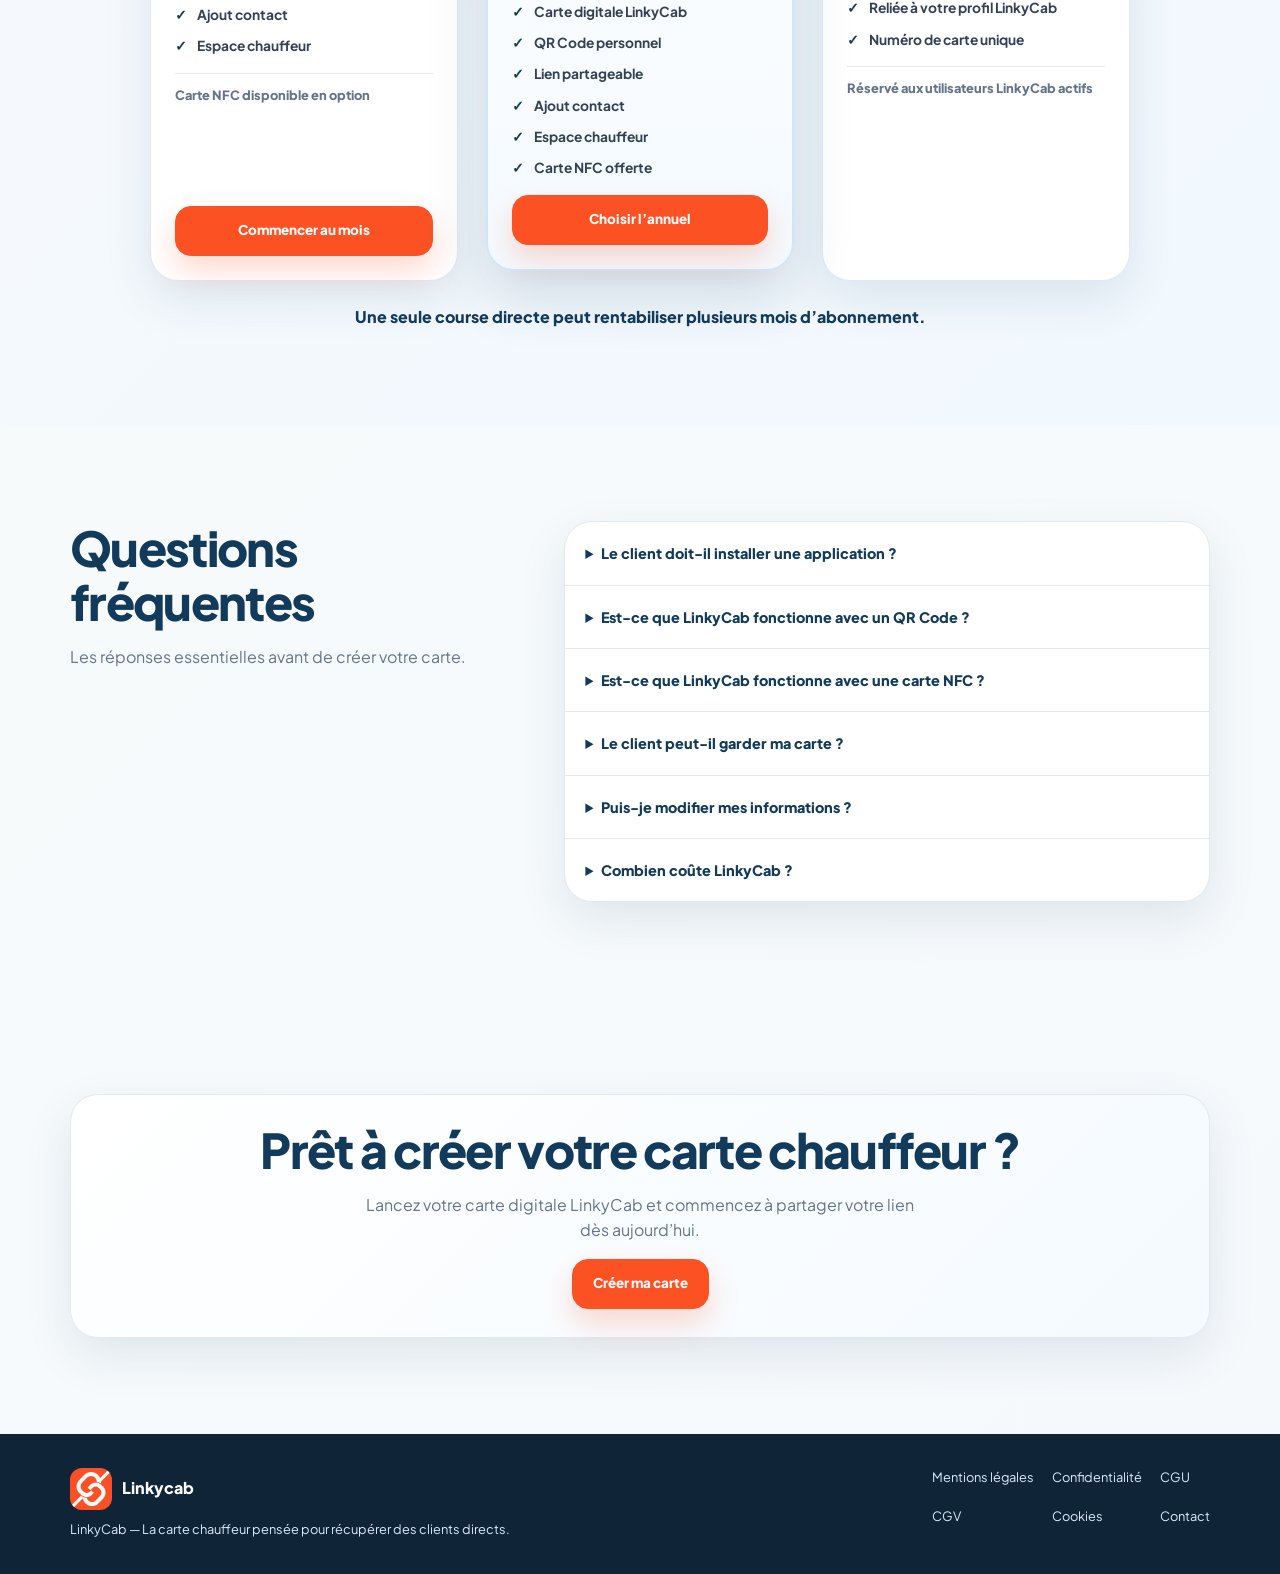
==== commit 1bb593e9: "Refine landing hero and problem section" ====
--- a/index.html
+++ b/index.html
@@ -82,13 +82,13 @@
       <section class="hero section">
         <div class="container hero-grid">
           <div class="hero-copy">
-            <p class="eyebrow">Pour chauffeurs VTC, taxis et chauffeurs privés</p>
             <h1>Gardez vos clients après chaque course</h1>
             <p class="hero-text">Vos passagers peuvent vous rappeler, vous écrire, réserver, laisser un avis Google ou enregistrer votre contact depuis une simple carte digitale.</p>
             <div class="button-row">
               <a class="button" href="https://linkycab.com">Créer ma carte</a>
               <a class="button button-secondary" href="https://app.linkycab.com/card/Kk3oCXuCTuhudqGSTI2qEJeZXL32?source=share" target="_blank" rel="noopener noreferrer">Voir un exemple</a>
             </div>
+            <p class="hero-target">Pensé pour les chauffeurs VTC, taxis et chauffeurs privés</p>
             <p class="hero-note">QR Code · Lien partagé · Carte NFC en option</p>
           </div>
           <div class="hero-visual" id="exemple" aria-label="Aperçu de la carte chauffeur Linkycab côté client">
@@ -97,11 +97,21 @@
         </div>
       </section>
 
+      <section class="problem-section section" aria-labelledby="problem-title">
+        <div class="container">
+          <div class="problem-card">
+            <h2 id="problem-title">Après la course, vos clients vous oublient vite.</h2>
+            <p>Un passager satisfait peut vouloir vous rappeler plus tard. Mais sans lien simple, il retourne souvent sur une application ou cherche un autre chauffeur.</p>
+            <p class="problem-transition">LinkyCab garde votre profil accessible en un scan.</p>
+          </div>
+        </div>
+      </section>
+
       <section class="actions section" id="actions">
         <div class="container">
           <div class="section-heading section-heading-centered">
-            <h2>Ce que le client peut faire depuis votre carte</h2>
-            <p>Un seul lien pour toutes les actions utiles après la course.</p>
+            <h2>Tout ce qu’il faut pour vous recontacter</h2>
+            <p>Appel, WhatsApp, SMS, réservation, avis Google, contact : tout est accessible depuis votre carte.</p>
           </div>
           <div class="action-grid mobile-carousel" aria-label="Actions disponibles depuis la carte LinkyCab">
             <article class="action-card mobile-carousel-card"><span class="action-icon" aria-hidden="true"></span><h3>Appeler</h3><p>Un appel direct vers vous.</p></article>
--- a/style.css
+++ b/style.css
@@ -89,7 +89,8 @@
 .hero { overflow: hidden; padding-top: 52px; padding-bottom: 58px; }
 .hero-grid { display: grid; gap: 42px; align-items: center; }
 .hero-text { margin-top: 18px; font-size: 1rem; }
-.hero-note { margin-top: 14px; color: var(--muted); font-size: .82rem; font-weight: 800; }
+.hero-target { margin-top: 18px; color: #475569; font-size: .84rem; font-weight: 700; }
+.hero-note { margin-top: 6px; color: var(--muted); font-size: .82rem; font-weight: 800; }
 .button-row { display: flex; flex-wrap: wrap; gap: 12px; margin-top: 28px; }
 .hero-visual { justify-self: center; width: min(100%, 350px); }
 
@@ -126,6 +127,19 @@
   transform: scale(1.02);
 }
 
+.problem-section { padding-top: 12px; padding-bottom: 42px; }
+.problem-card {
+  overflow: hidden;
+  position: relative;
+  border: 1px solid rgba(255, 255, 255, .12);
+  border-radius: var(--radius);
+  background: radial-gradient(circle at 92% 8%, rgba(207, 230, 255, .14), transparent 32%), linear-gradient(135deg, var(--night), var(--blue));
+  padding: 28px 22px;
+  box-shadow: 0 22px 54px rgba(15, 37, 55, .18);
+}
+.problem-card h2 { max-width: 760px; color: #fff; }
+.problem-card p { max-width: 720px; margin-top: 16px; color: #DCEBFA; font-size: .98rem; }
+.problem-card .problem-transition { color: #fff; font-weight: 800; }
 .problem { background: linear-gradient(135deg, var(--night), var(--blue)); }
 .problem h2,
 .problem h3 { color: #fff; }
@@ -428,6 +442,9 @@
   .hero { padding: 88px 0 104px; }
   .hero-grid { grid-template-columns: 1.04fr .76fr; gap: 72px; }
   .hero-text { font-size: 1.08rem; }
+  .hero-target { font-size: .9rem; }
+  .problem-section { padding-top: 0; padding-bottom: 72px; }
+  .problem-card { padding: 42px; }
   .three-grid,
   .step-grid { grid-template-columns: repeat(3, 1fr); }
   .action-grid { grid-template-columns: repeat(4, 1fr); }
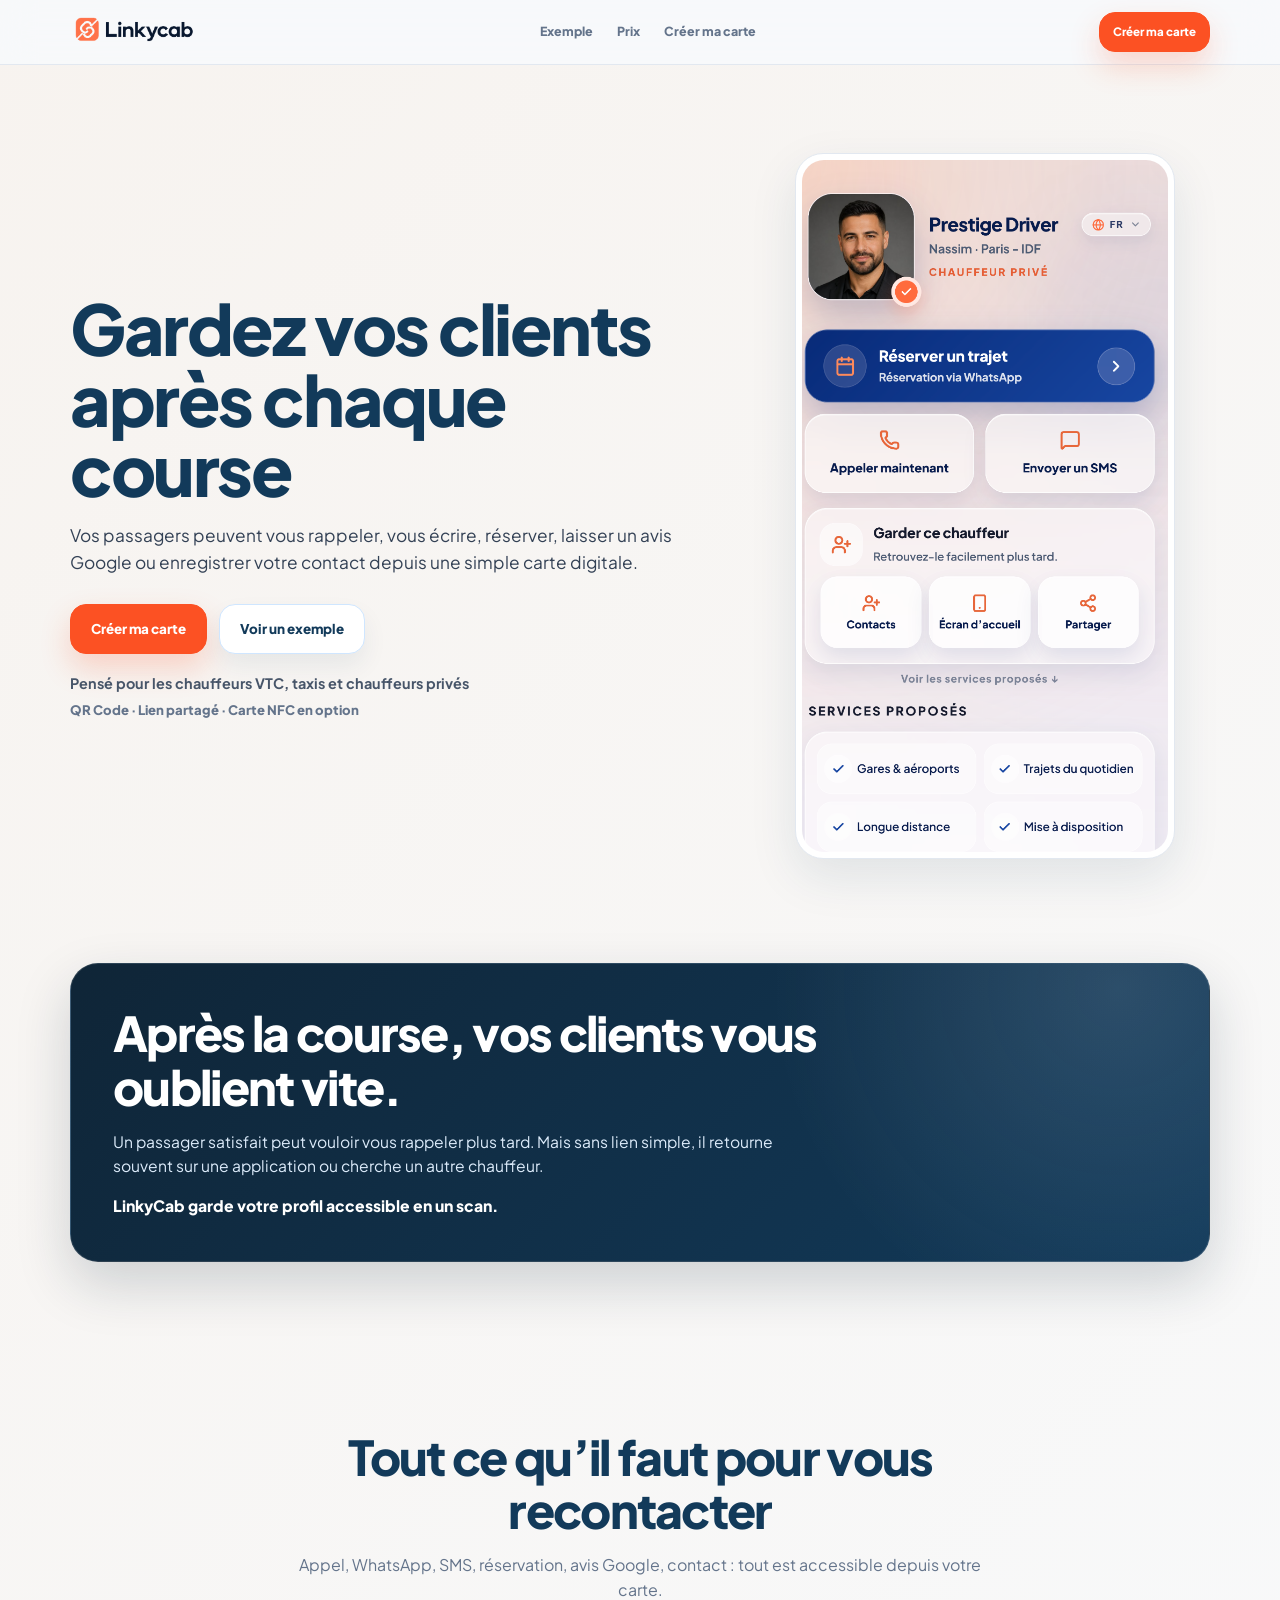
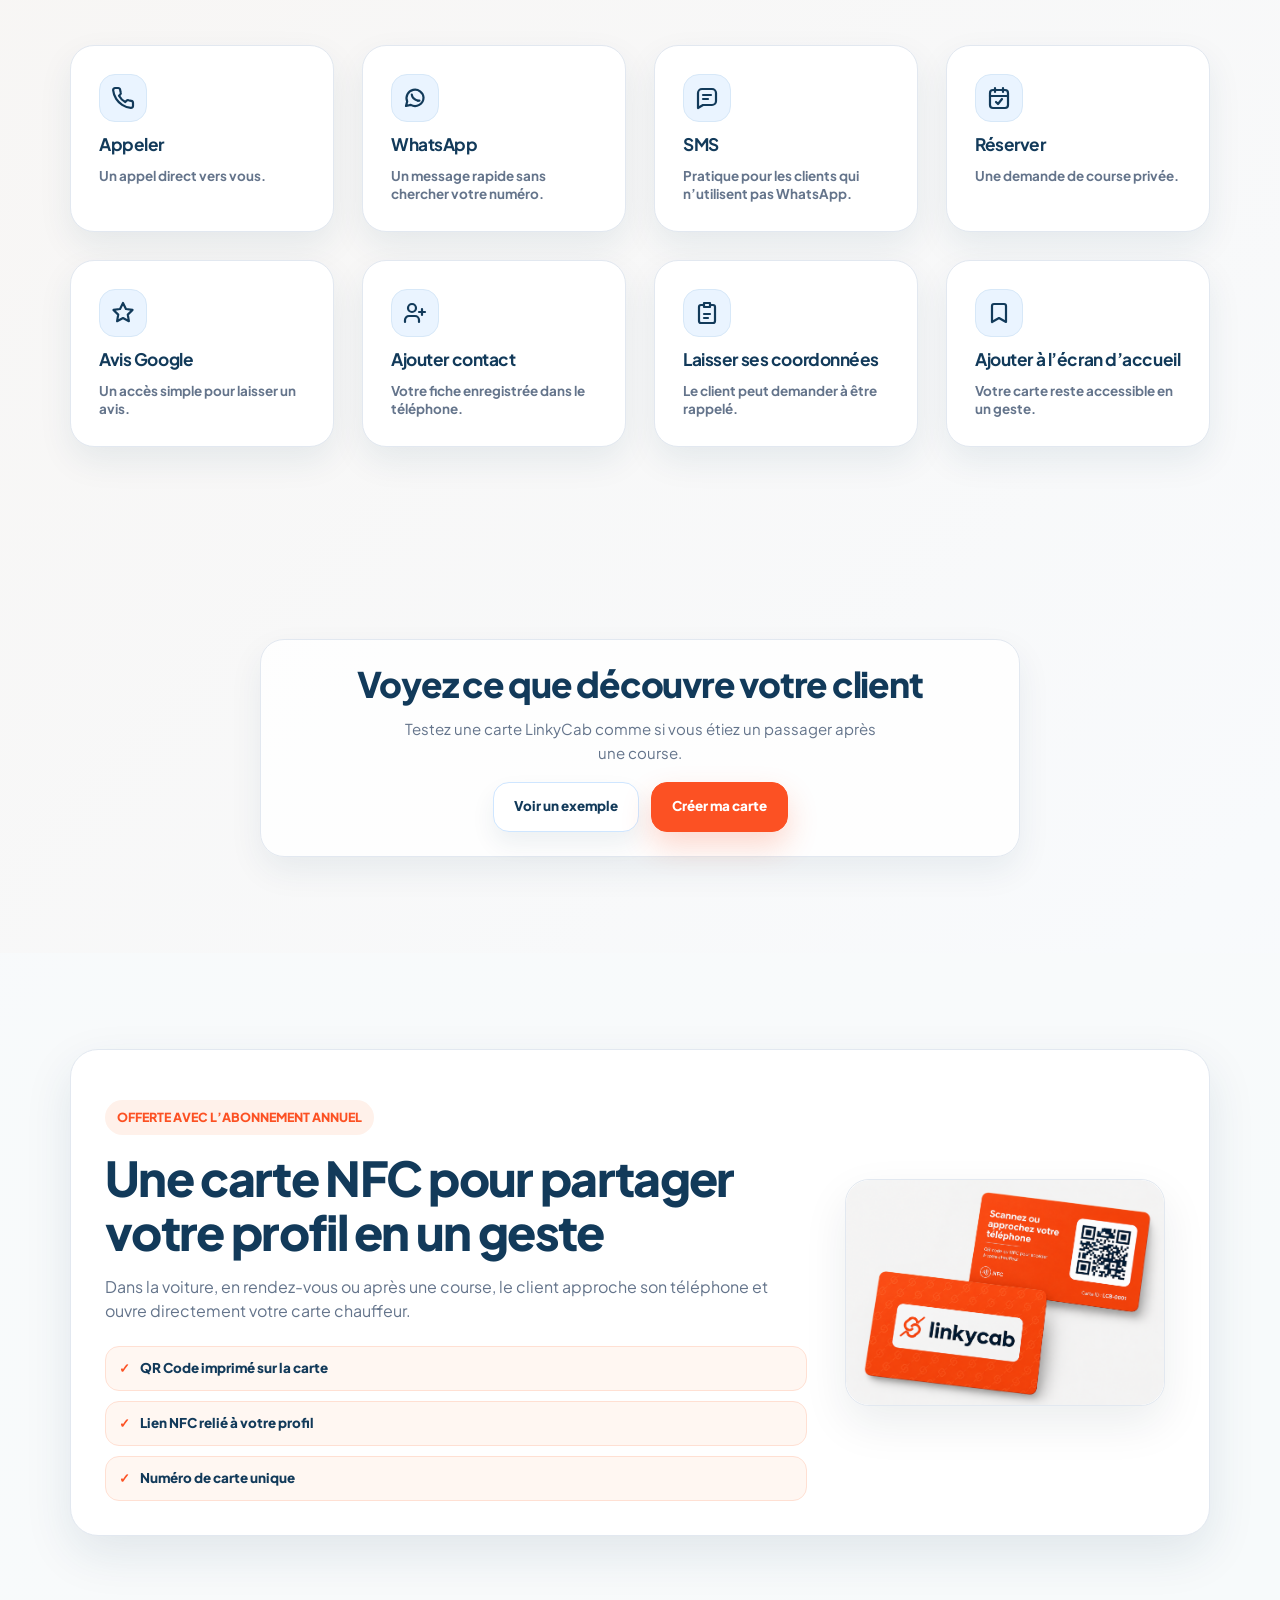
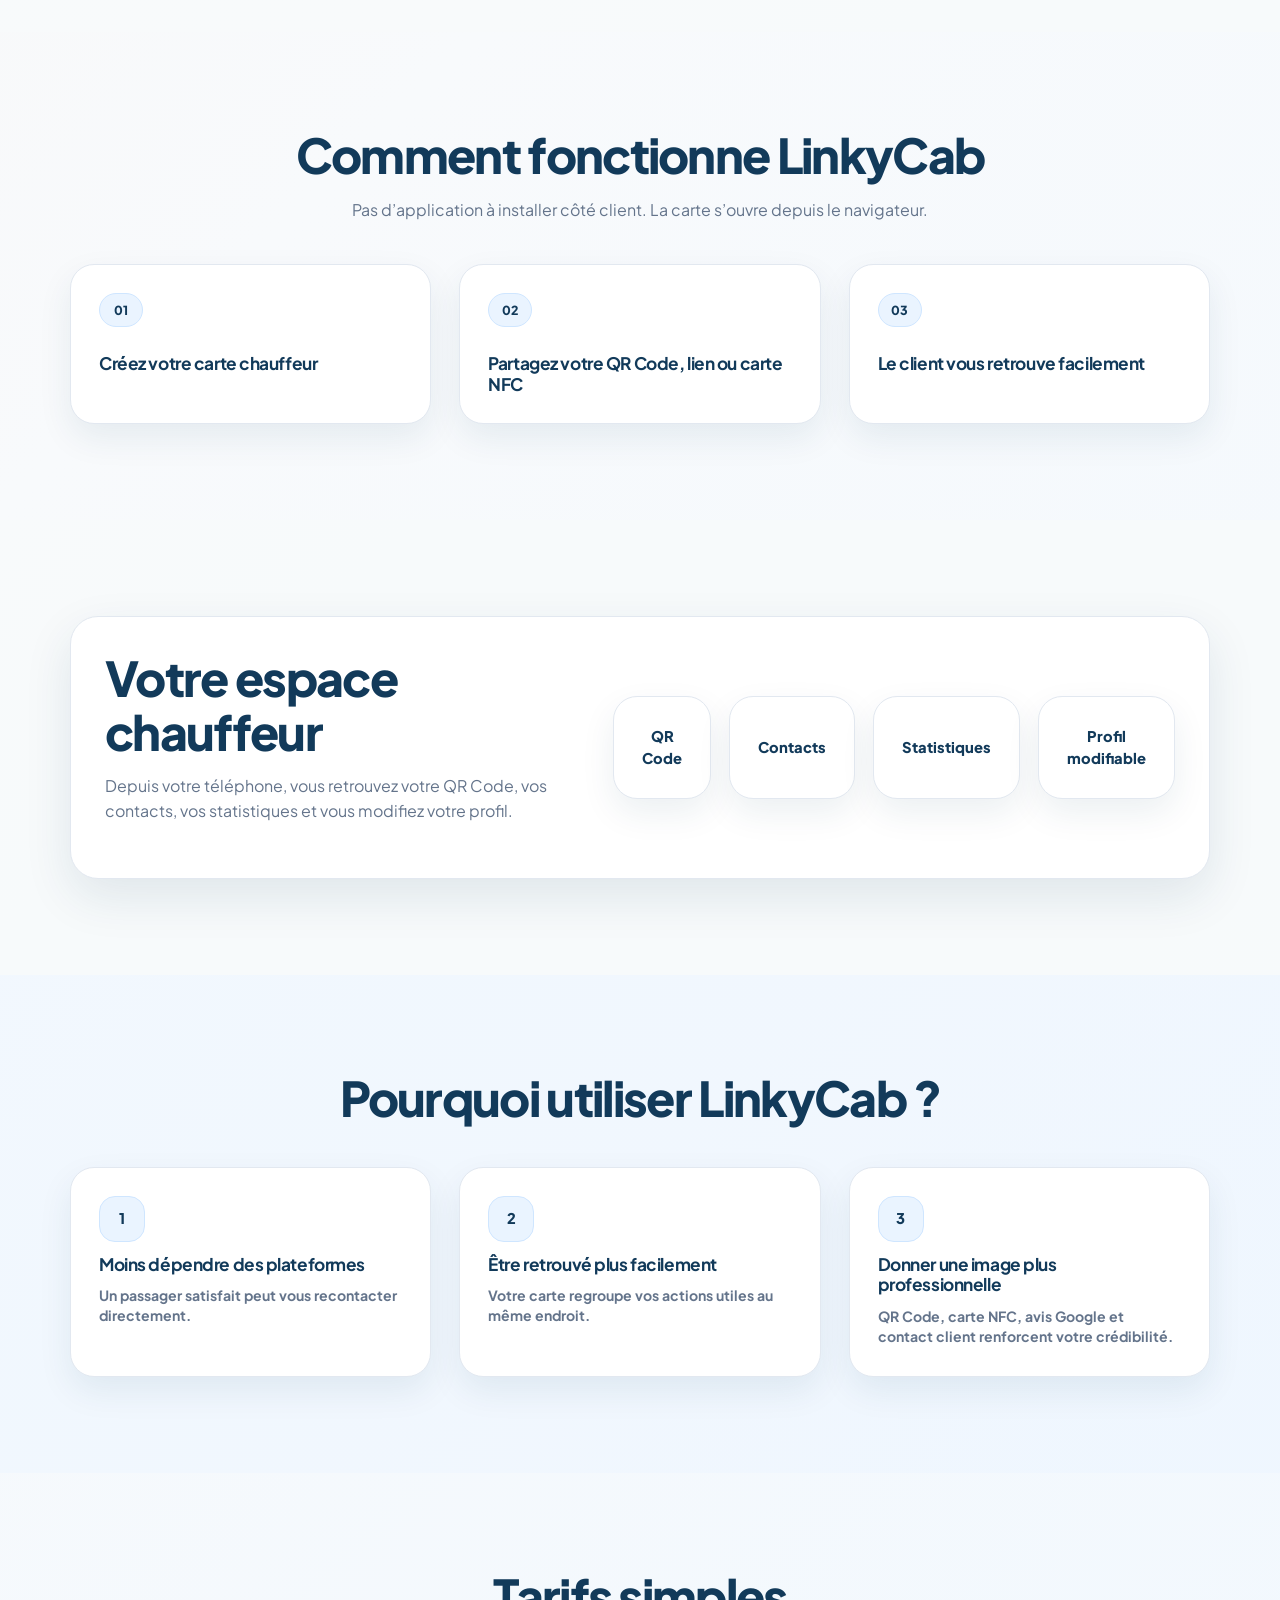
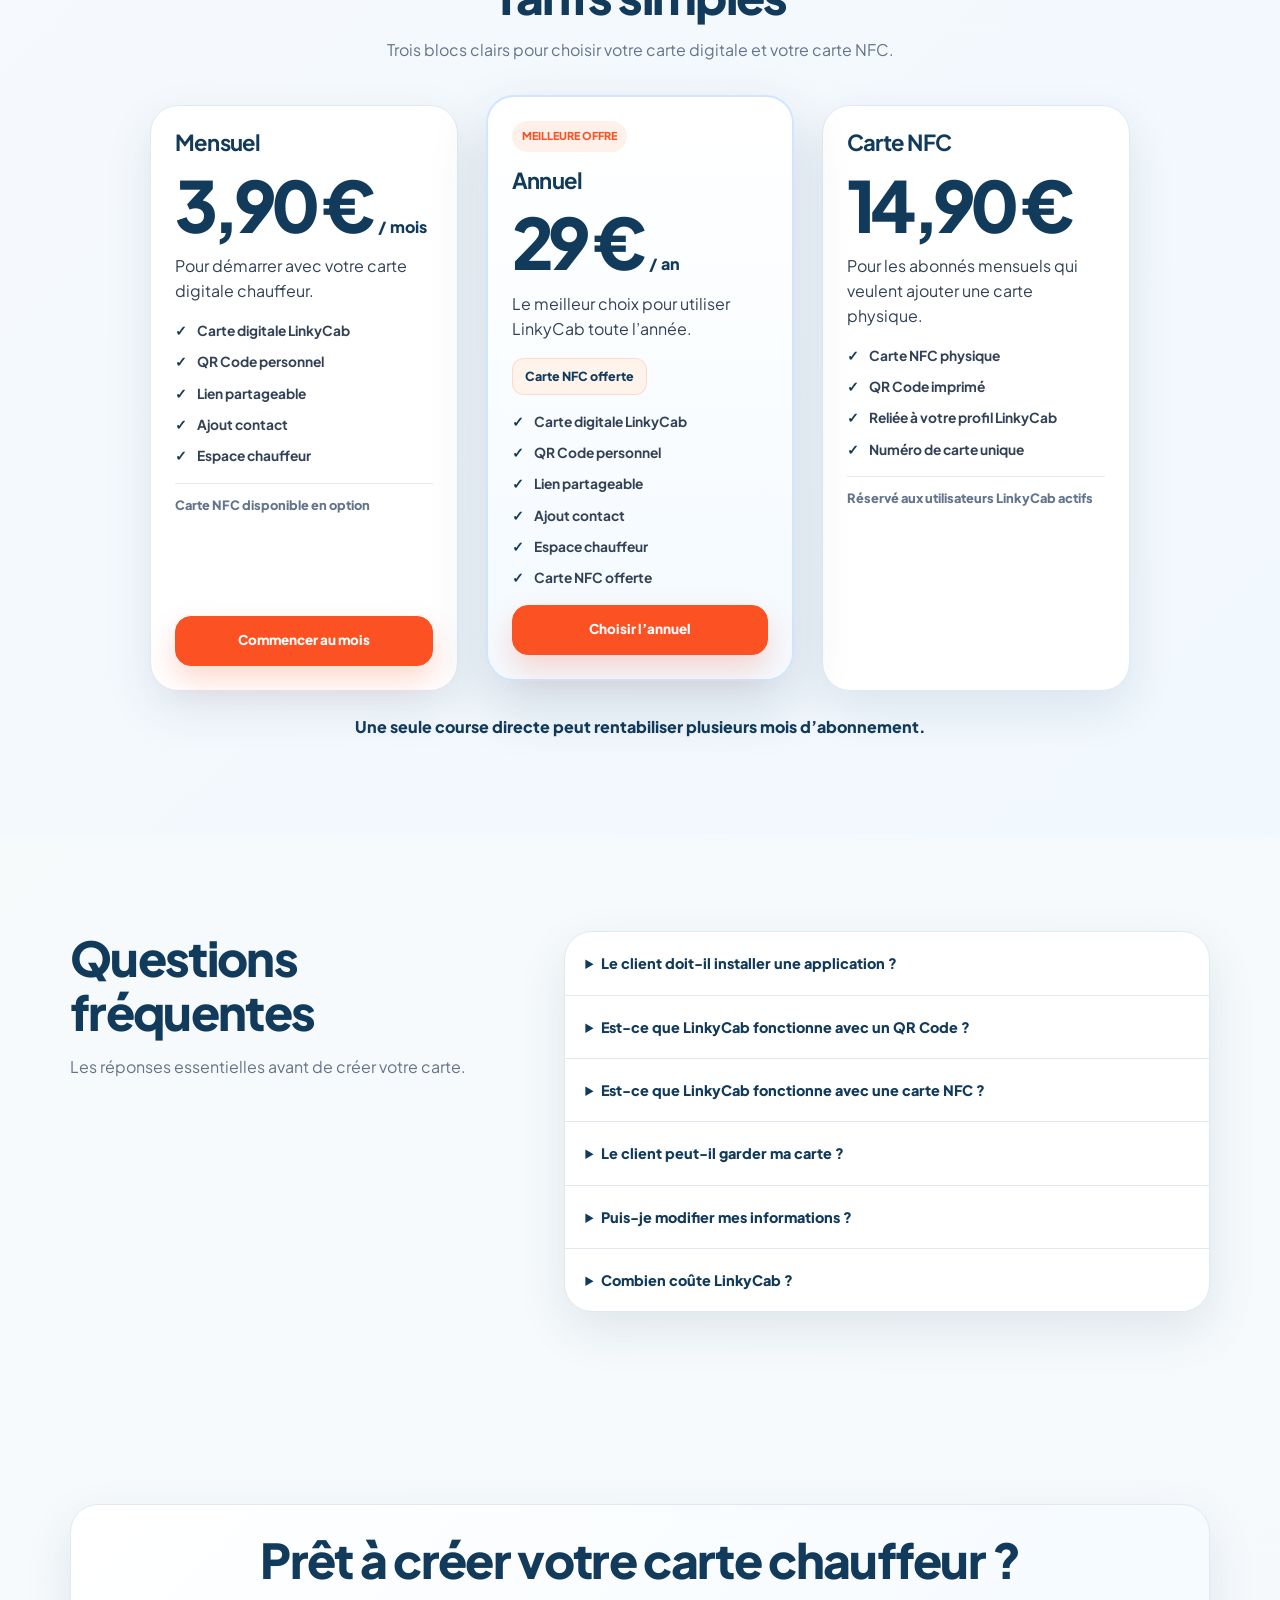
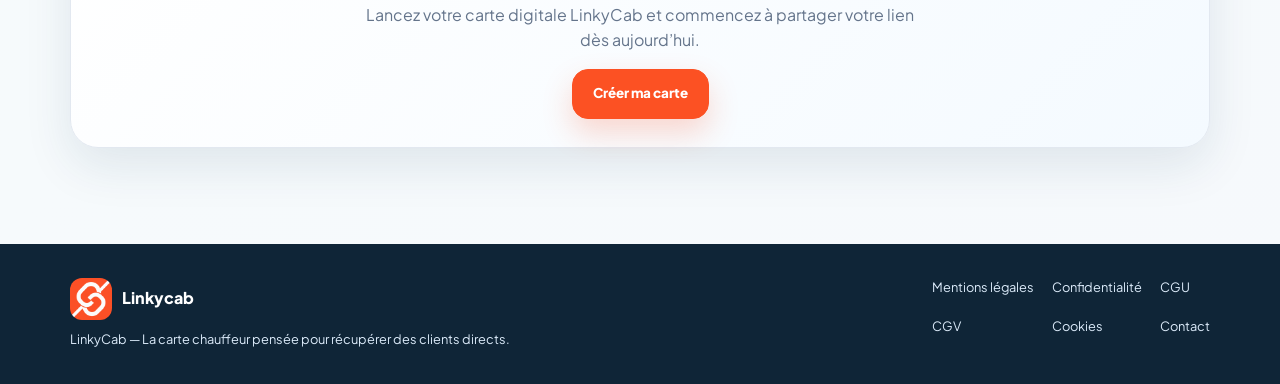
==== commit 729a3f5a: "Add mid-page example CTA" ====
--- a/index.html
+++ b/index.html
@@ -126,6 +126,19 @@
         </div>
       </section>
 
+      <section class="example-cta section" aria-labelledby="example-cta-title">
+        <div class="container">
+          <div class="example-cta-card">
+            <h2 id="example-cta-title">Voyez ce que découvre votre client</h2>
+            <p>Testez une carte LinkyCab comme si vous étiez un passager après une course.</p>
+            <div class="button-row example-cta-actions">
+              <a class="button button-secondary" href="https://app.linkycab.com/card/Kk3oCXuCTuhudqGSTI2qEJeZXL32?source=share" target="_blank" rel="noopener noreferrer">Voir un exemple</a>
+              <a class="button" href="https://linkycab.com">Créer ma carte</a>
+            </div>
+          </div>
+        </div>
+      </section>
+
       <section class="nfc-option section" id="carte-nfc">
         <div class="container nfc-card">
           <div class="nfc-copy">
--- a/style.css
+++ b/style.css
@@ -228,6 +228,24 @@
   scroll-snap-align: start;
   scroll-snap-stop: always;
 }
+
+.example-cta { padding-top: 18px; padding-bottom: 34px; }
+.example-cta-card {
+  display: grid;
+  justify-items: center;
+  gap: 14px;
+  max-width: 760px;
+  margin-inline: auto;
+  border: 1px solid var(--border);
+  border-radius: 24px;
+  background: rgba(255, 255, 255, .82);
+  padding: 24px 20px;
+  text-align: center;
+  box-shadow: 0 14px 34px rgba(18, 58, 90, .07);
+}
+.example-cta-card h2 { font-size: clamp(1.55rem, 6vw, 2.2rem); }
+.example-cta-card p { max-width: 500px; color: var(--muted); font-size: .94rem; }
+.example-cta-actions { justify-content: center; margin-top: 4px; }
 
 .nfc-option { background: rgba(248, 250, 252, .82); padding-top: 34px; }
 .nfc-card {
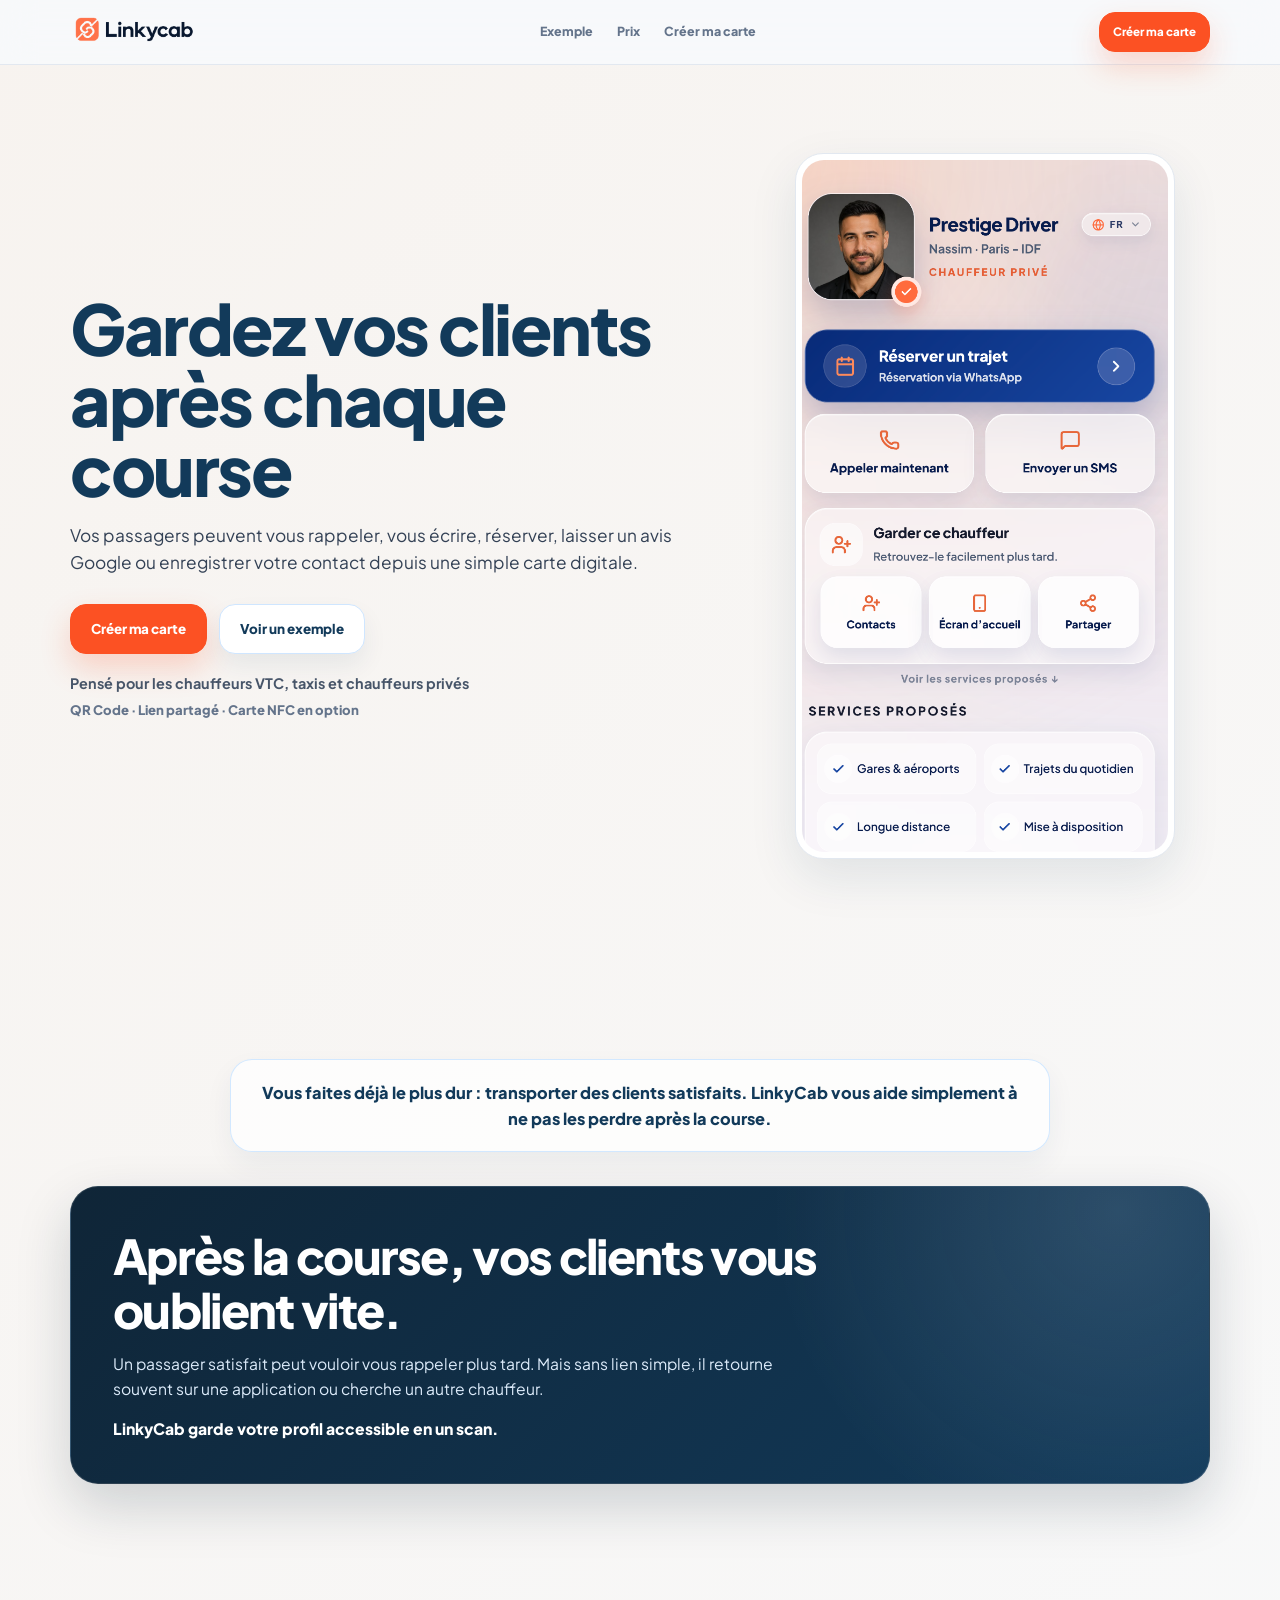
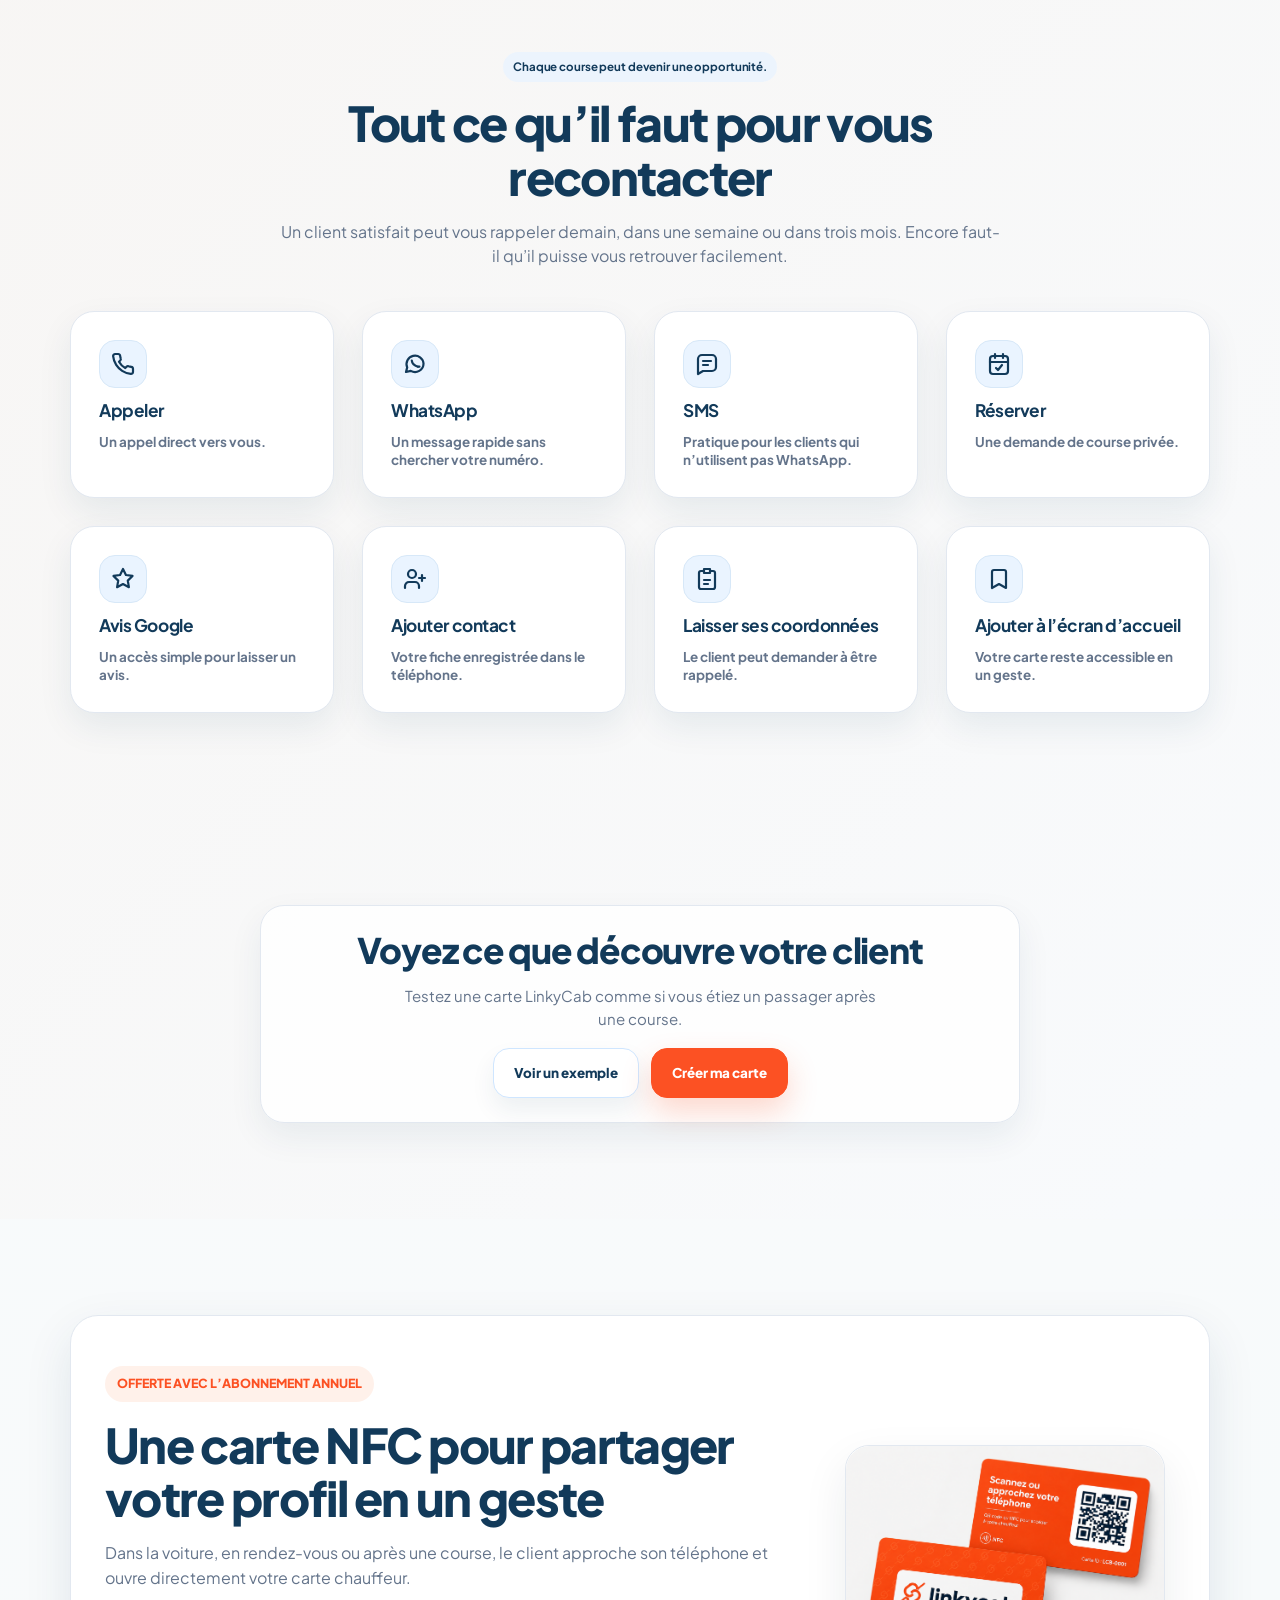
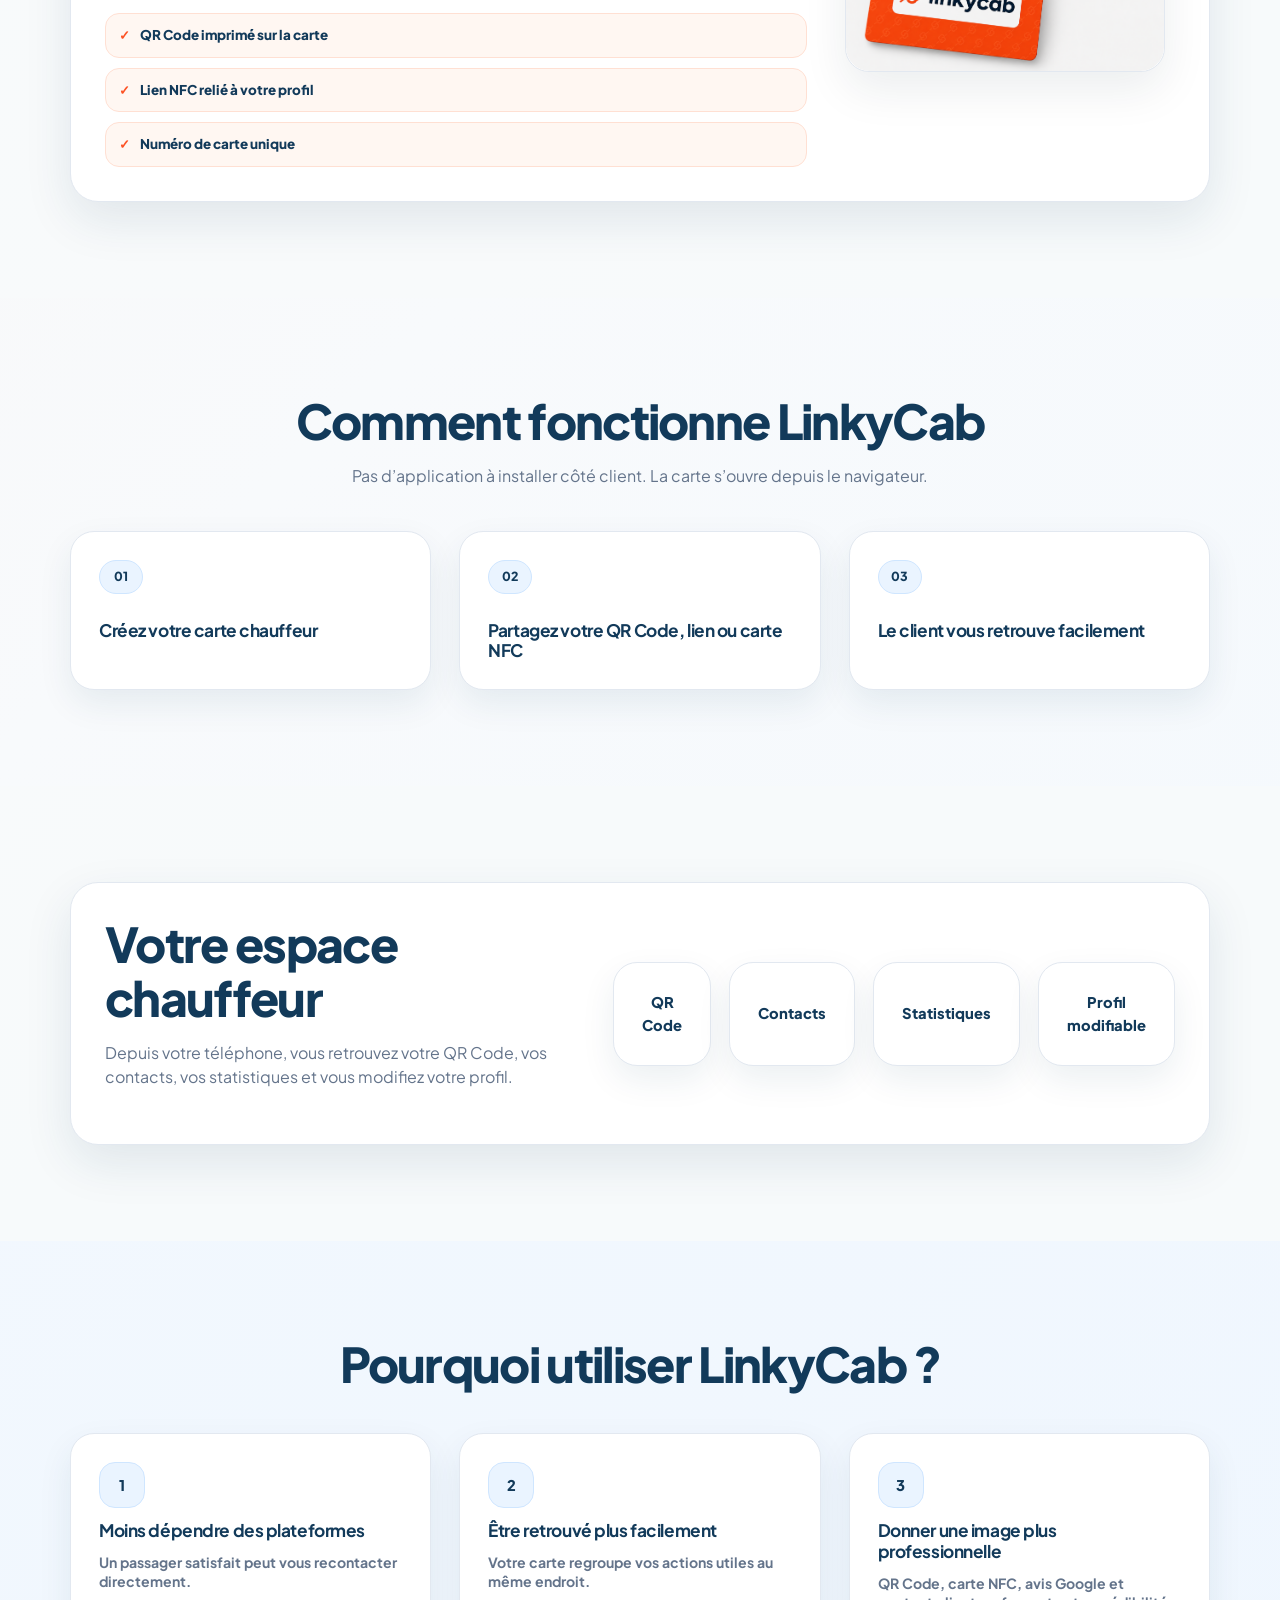
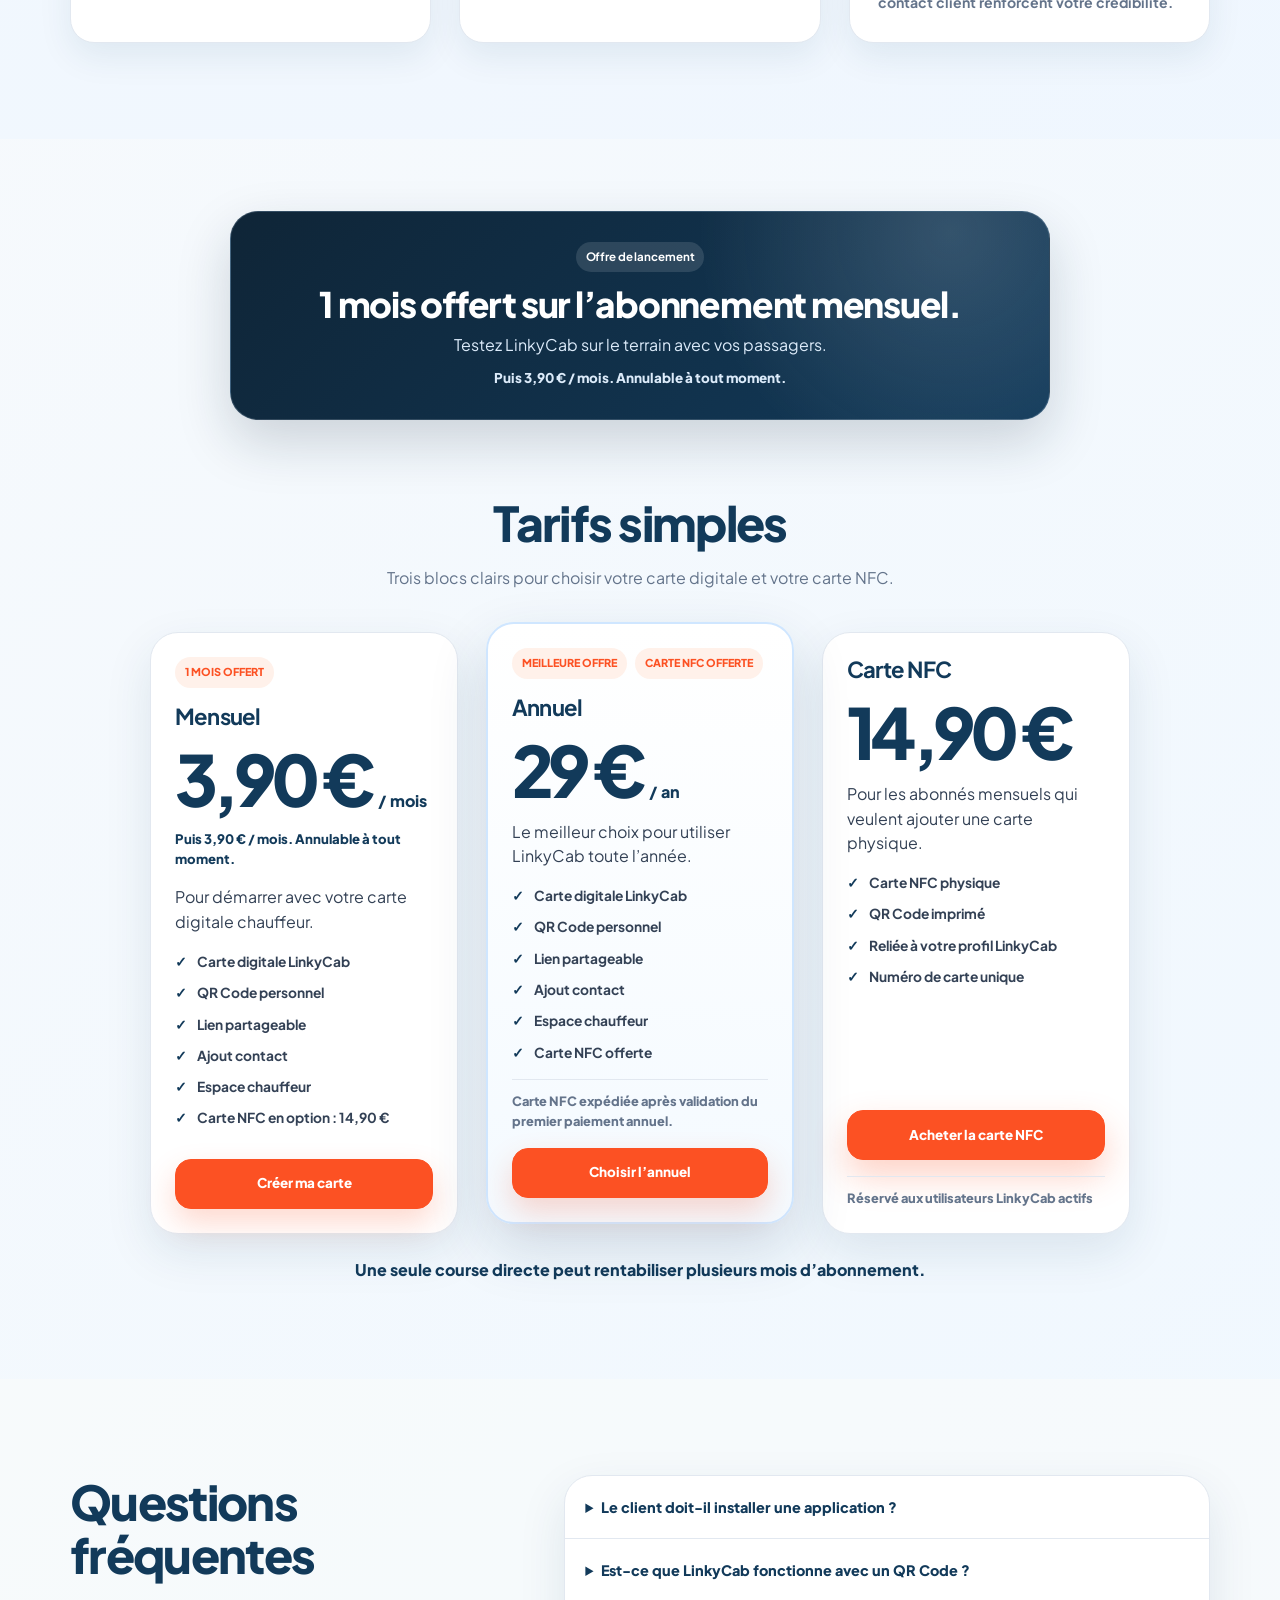
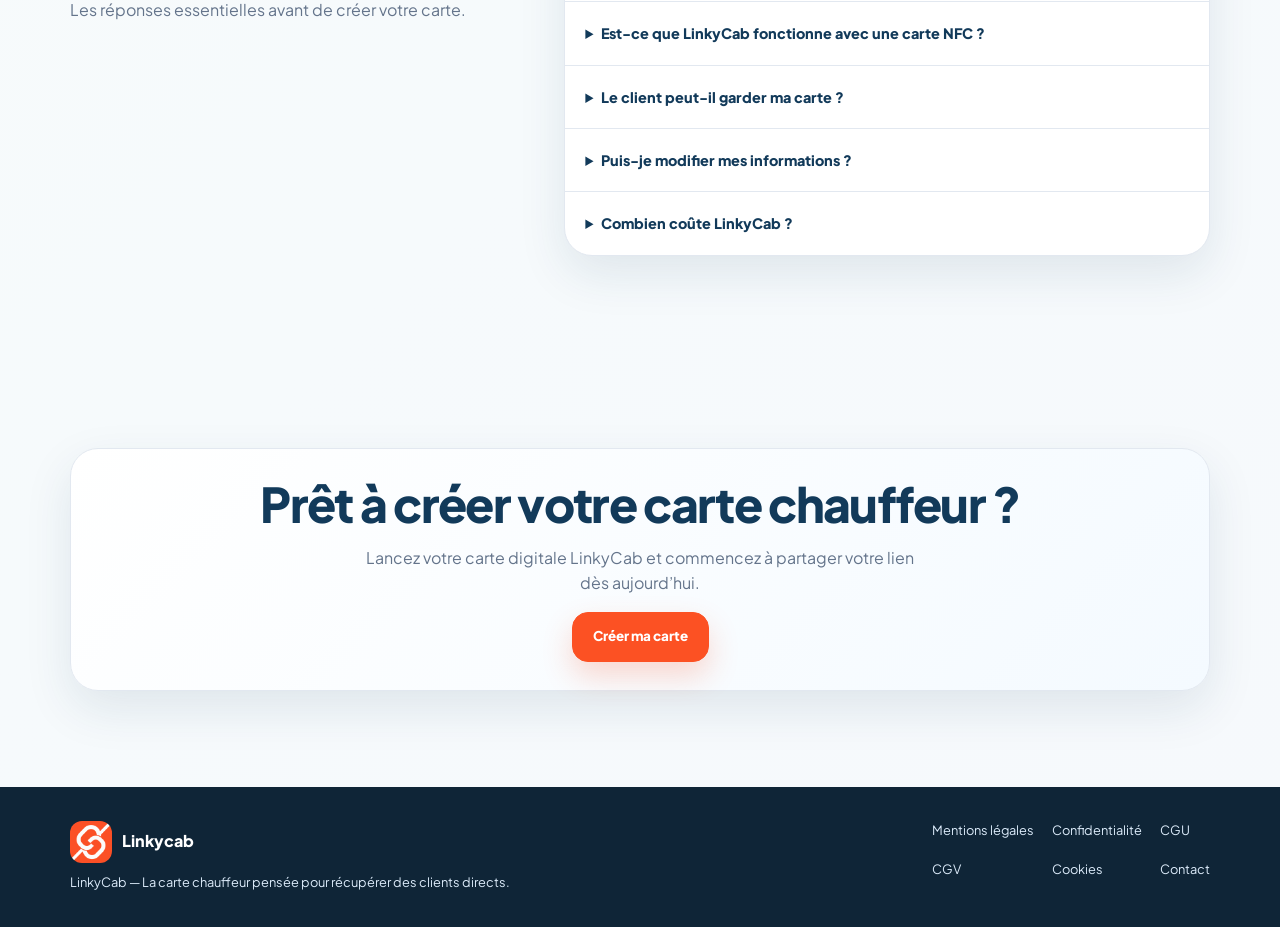
==== commit 4280d6ec: "Finalize pricing and launch offer copy" ====
--- a/index.html
+++ b/index.html
@@ -97,6 +97,12 @@
         </div>
       </section>
 
+      <section class="hero-followup section" aria-label="Message LinkyCab">
+        <div class="container">
+          <p>Vous faites déjà le plus dur : transporter des clients satisfaits. LinkyCab vous aide simplement à ne pas les perdre après la course.</p>
+        </div>
+      </section>
+
       <section class="problem-section section" aria-labelledby="problem-title">
         <div class="container">
           <div class="problem-card">
@@ -110,8 +116,9 @@
       <section class="actions section" id="actions">
         <div class="container">
           <div class="section-heading section-heading-centered">
+            <p class="eyebrow">Chaque course peut devenir une opportunité.</p>
             <h2>Tout ce qu’il faut pour vous recontacter</h2>
-            <p>Appel, WhatsApp, SMS, réservation, avis Google, contact : tout est accessible depuis votre carte.</p>
+            <p>Un client satisfait peut vous rappeler demain, dans une semaine ou dans trois mois. Encore faut-il qu’il puisse vous retrouver facilement.</p>
           </div>
           <div class="action-grid mobile-carousel" aria-label="Actions disponibles depuis la carte LinkyCab">
             <article class="action-card mobile-carousel-card"><span class="action-icon" aria-hidden="true"></span><h3>Appeler</h3><p>Un appel direct vers vous.</p></article>
@@ -197,6 +204,17 @@
         </div>
       </section>
 
+      <section class="launch-offer section" aria-labelledby="launch-offer-title">
+        <div class="container">
+          <div class="launch-offer-card">
+            <p class="eyebrow">Offre de lancement</p>
+            <h2 id="launch-offer-title">1 mois offert sur l’abonnement mensuel.</h2>
+            <p>Testez LinkyCab sur le terrain avec vos passagers.</p>
+            <p class="launch-offer-note">Puis 3,90 € / mois. Annulable à tout moment.</p>
+          </div>
+        </div>
+      </section>
+
       <section class="pricing section" id="prix">
         <div class="container">
           <div class="section-heading section-heading-centered">
@@ -205,8 +223,10 @@
           </div>
           <div class="pricing-cards pricing-cards-three">
             <article class="price-card">
+              <div class="badges"><span>1 mois offert</span></div>
               <h3>Mensuel</h3>
               <p class="price">3,90 € <small>/ mois</small></p>
+              <p class="price-microcopy">Puis 3,90 € / mois. Annulable à tout moment.</p>
               <p>Pour démarrer avec votre carte digitale chauffeur.</p>
               <ul>
                 <li>Carte digitale LinkyCab</li>
@@ -214,16 +234,15 @@
                 <li>Lien partageable</li>
                 <li>Ajout contact</li>
                 <li>Espace chauffeur</li>
+                <li>Carte NFC en option : 14,90 €</li>
               </ul>
-              <p class="option">Carte NFC disponible en option</p>
-              <a class="button" href="https://linkycab.com" id="monthly_subscription">Commencer au mois</a>
+              <a class="button" href="https://buy.stripe.com/STRIPE_MONTHLY_CHECKOUT_URL" id="monthly_subscription">Créer ma carte</a>
             </article>
             <article class="price-card featured-price">
-              <div class="badges"><span>Meilleure offre</span></div>
+              <div class="badges"><span>Meilleure offre</span><span>Carte NFC offerte</span></div>
               <h3>Annuel</h3>
               <p class="price">29 € <small>/ an</small></p>
               <p>Le meilleur choix pour utiliser LinkyCab toute l’année.</p>
-              <p class="annual-nfc-highlight">Carte NFC offerte</p>
               <ul>
                 <li>Carte digitale LinkyCab</li>
                 <li>QR Code personnel</li>
@@ -232,7 +251,8 @@
                 <li>Espace chauffeur</li>
                 <li>Carte NFC offerte</li>
               </ul>
-              <a class="button" href="https://linkycab.com" id="annual_subscription">Choisir l’annuel</a>
+              <p class="option">Carte NFC expédiée après validation du premier paiement annuel.</p>
+              <a class="button" href="https://buy.stripe.com/STRIPE_ANNUAL_CHECKOUT_URL" id="annual_subscription">Choisir l’annuel</a>
             </article>
             <article class="price-card nfc-price">
               <h3>Carte NFC</h3>
@@ -244,6 +264,7 @@
                 <li>Reliée à votre profil LinkyCab</li>
                 <li>Numéro de carte unique</li>
               </ul>
+              <a class="button" href="https://buy.stripe.com/STRIPE_NFC_CARD_CHECKOUT_URL" id="nfc_card_checkout">Acheter la carte NFC</a>
               <p class="option">Réservé aux utilisateurs LinkyCab actifs</p>
             </article>
           </div>
@@ -278,5 +299,14 @@
     </main>
 
     <footer class="site-footer"><div class="container footer-grid"><div><div class="footer-brand-heading"><img class="footer-logo" src="assets/img/logo-linkycab-icon.png" alt="Icône Linkycab"><p class="footer-brand-name">Linkycab</p></div><p class="footer-baseline">LinkyCab — La carte chauffeur pensée pour récupérer des clients directs.</p></div><nav aria-label="Informations légales"><a href="/mentions-legales/">Mentions légales</a><a href="/politique-confidentialite/">Confidentialité</a><a href="/conditions-utilisation/">CGU</a><a href="/conditions-generales-vente/">CGV</a><a href="/politique-cookies/">Cookies</a><a href="/contact/">Contact</a></nav></div></footer>
+    <script>
+      const STRIPE_MONTHLY_CHECKOUT_URL = "https://buy.stripe.com/STRIPE_MONTHLY_CHECKOUT_URL";
+      const STRIPE_ANNUAL_CHECKOUT_URL = "https://buy.stripe.com/STRIPE_ANNUAL_CHECKOUT_URL";
+      const STRIPE_NFC_CARD_CHECKOUT_URL = "https://buy.stripe.com/STRIPE_NFC_CARD_CHECKOUT_URL";
+
+      document.getElementById("monthly_subscription")?.setAttribute("href", STRIPE_MONTHLY_CHECKOUT_URL);
+      document.getElementById("annual_subscription")?.setAttribute("href", STRIPE_ANNUAL_CHECKOUT_URL);
+      document.getElementById("nfc_card_checkout")?.setAttribute("href", STRIPE_NFC_CARD_CHECKOUT_URL);
+    </script>
   </body>
 </html>
--- a/style.css
+++ b/style.css
@@ -127,6 +127,21 @@
   transform: scale(1.02);
 }
 
+.hero-followup { padding-top: 0; padding-bottom: 22px; }
+.hero-followup p {
+  max-width: 820px;
+  margin-inline: auto;
+  border: 1px solid rgba(207, 230, 255, .92);
+  border-radius: 22px;
+  background: rgba(255, 255, 255, .72);
+  padding: 18px 20px;
+  color: var(--blue);
+  font-size: .96rem;
+  font-weight: 800;
+  text-align: center;
+  box-shadow: 0 12px 28px rgba(18, 58, 90, .06);
+}
+
 .problem-section { padding-top: 12px; padding-bottom: 42px; }
 .problem-card {
   overflow: hidden;
@@ -388,6 +403,27 @@
 .pill-grid article { min-height: 86px; display: flex; align-items: center; justify-content: center; text-align: center; }
 .business { background: rgba(234, 244, 255, .42); }
 
+.launch-offer { padding-top: 42px; padding-bottom: 20px; }
+.launch-offer-card {
+  max-width: 820px;
+  margin-inline: auto;
+  border: 1px solid rgba(207, 230, 255, .18);
+  border-radius: var(--radius);
+  background: radial-gradient(circle at 88% 10%, rgba(234, 244, 255, .16), transparent 34%), linear-gradient(135deg, var(--night), var(--blue));
+  padding: 24px 22px;
+  text-align: center;
+  box-shadow: 0 22px 54px rgba(15, 37, 55, .18);
+}
+.launch-offer-card .eyebrow {
+  margin-bottom: 12px;
+  background: rgba(255, 255, 255, .12);
+  color: #fff;
+}
+.launch-offer-card h2 { color: #fff; font-size: clamp(1.45rem, 5.6vw, 2.2rem); }
+.launch-offer-card p:not(.eyebrow) { margin-top: 10px; color: #DCEBFA; }
+.launch-offer-note { font-size: .84rem; font-weight: 800; }
+
+.pricing { padding-top: 34px; }
 .pricing-cards { display: grid; gap: 20px; max-width: 980px; margin-inline: auto; }
 .price-card {
   display: flex;
@@ -402,6 +438,7 @@
 }
 .price { color: var(--blue); font-size: clamp(2.7rem, 12vw, 4.4rem); font-weight: 800; letter-spacing: -.08em; line-height: .95; }
 .price small { font-size: 1rem; letter-spacing: 0; }
+.price-microcopy { color: var(--blue); font-size: .82rem; font-weight: 800; }
 .price-card ul { display: grid; gap: 10px; margin: 0; padding: 0; list-style: none; }
 .price-card .button { margin-top: auto; }
 .price-card li { position: relative; padding-left: 22px; color: #334155; font-size: .86rem; font-weight: 700; }
@@ -458,6 +495,8 @@
   .section { padding: 96px 0; }
   .main-nav { display: flex; }
   .hero { padding: 88px 0 104px; }
+  .hero-followup { padding-bottom: 34px; }
+  .hero-followup p { padding: 20px 28px; font-size: 1.02rem; }
   .hero-grid { grid-template-columns: 1.04fr .76fr; gap: 72px; }
   .hero-text { font-size: 1.08rem; }
   .hero-target { font-size: .9rem; }
@@ -504,6 +543,9 @@
   .showcase-visual { max-width: 480px; }
   .nfc-card { grid-template-columns: 1fr 340px; padding: 34px; }
   .pill-grid { grid-template-columns: repeat(4, 1fr); }
+  .launch-offer { padding-top: 72px; padding-bottom: 28px; }
+  .launch-offer-card { padding: 30px 34px; }
+  .pricing { padding-top: 48px; }
   .pricing-cards { grid-template-columns: repeat(2, minmax(0, 1fr)); align-items: stretch; }
   .pricing-cards-three { grid-template-columns: repeat(3, minmax(0, 1fr)); }
   .featured-price { transform: translateY(-8px); }
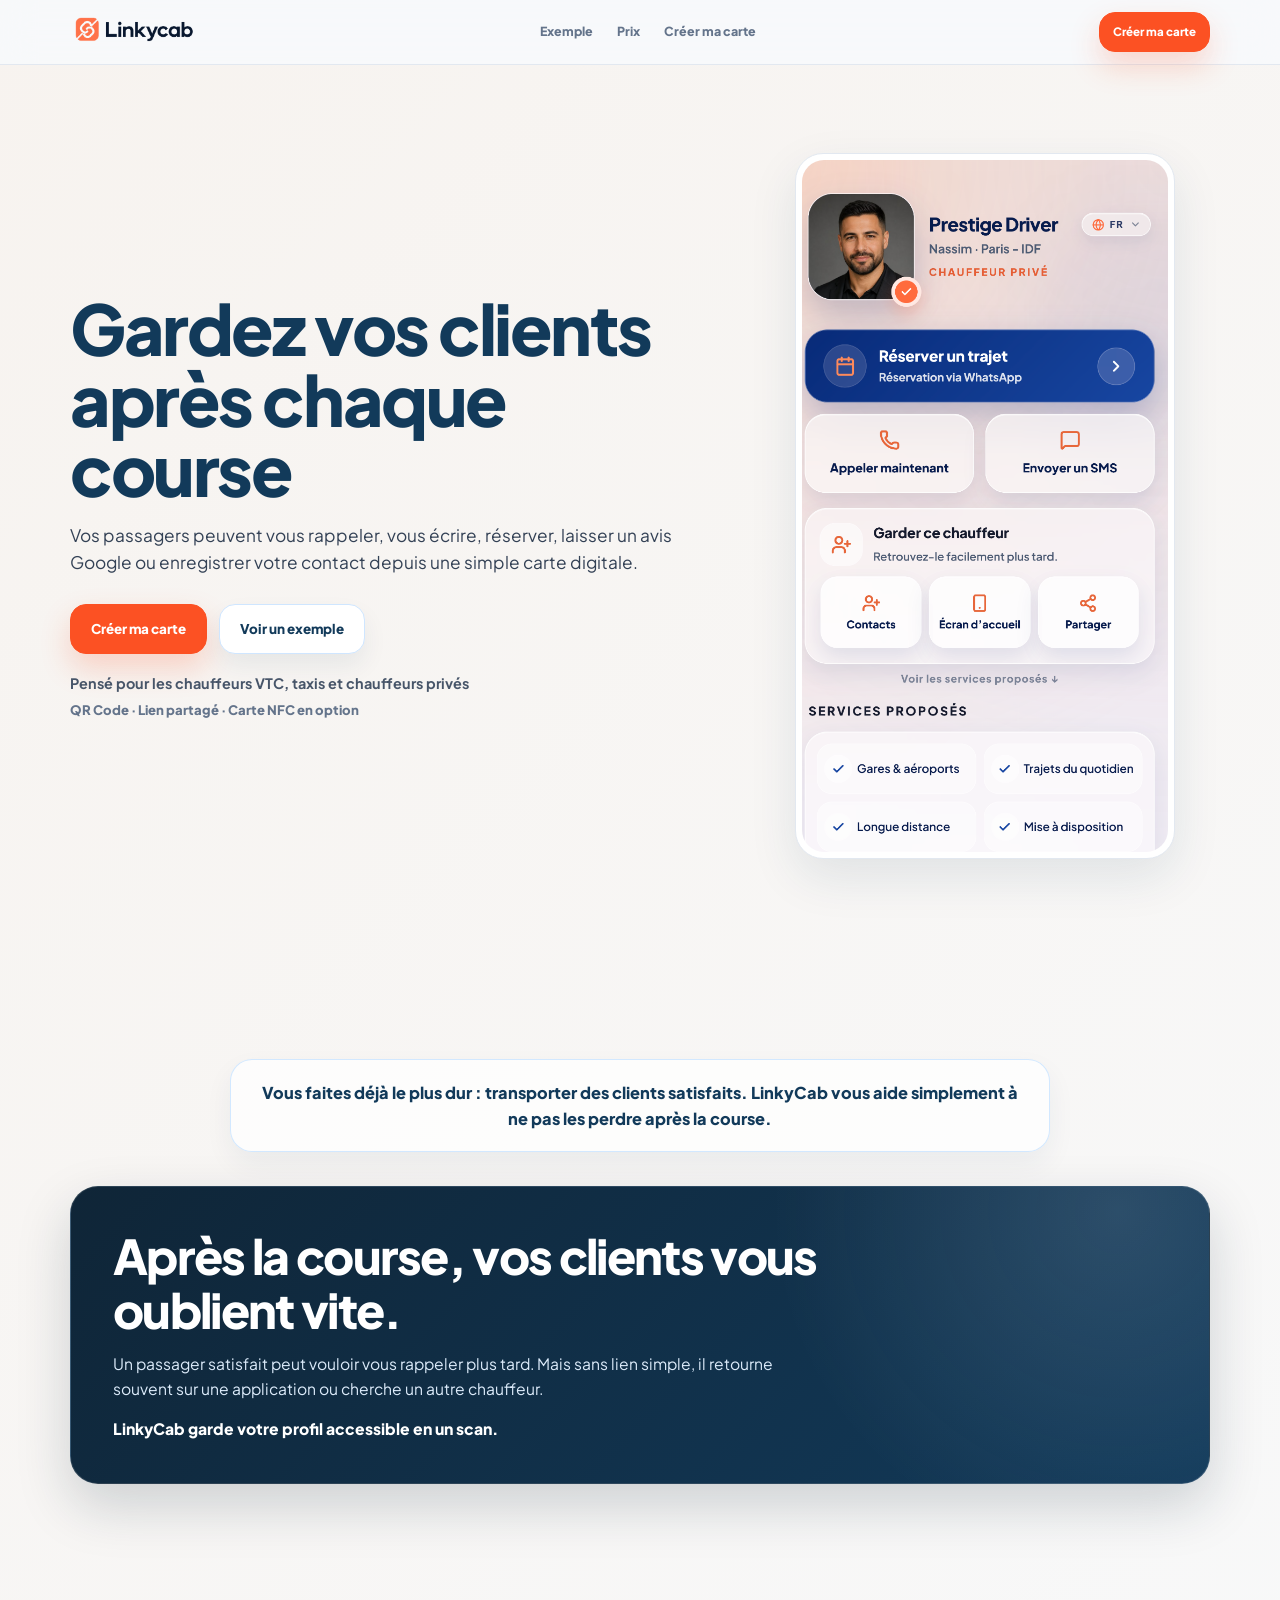
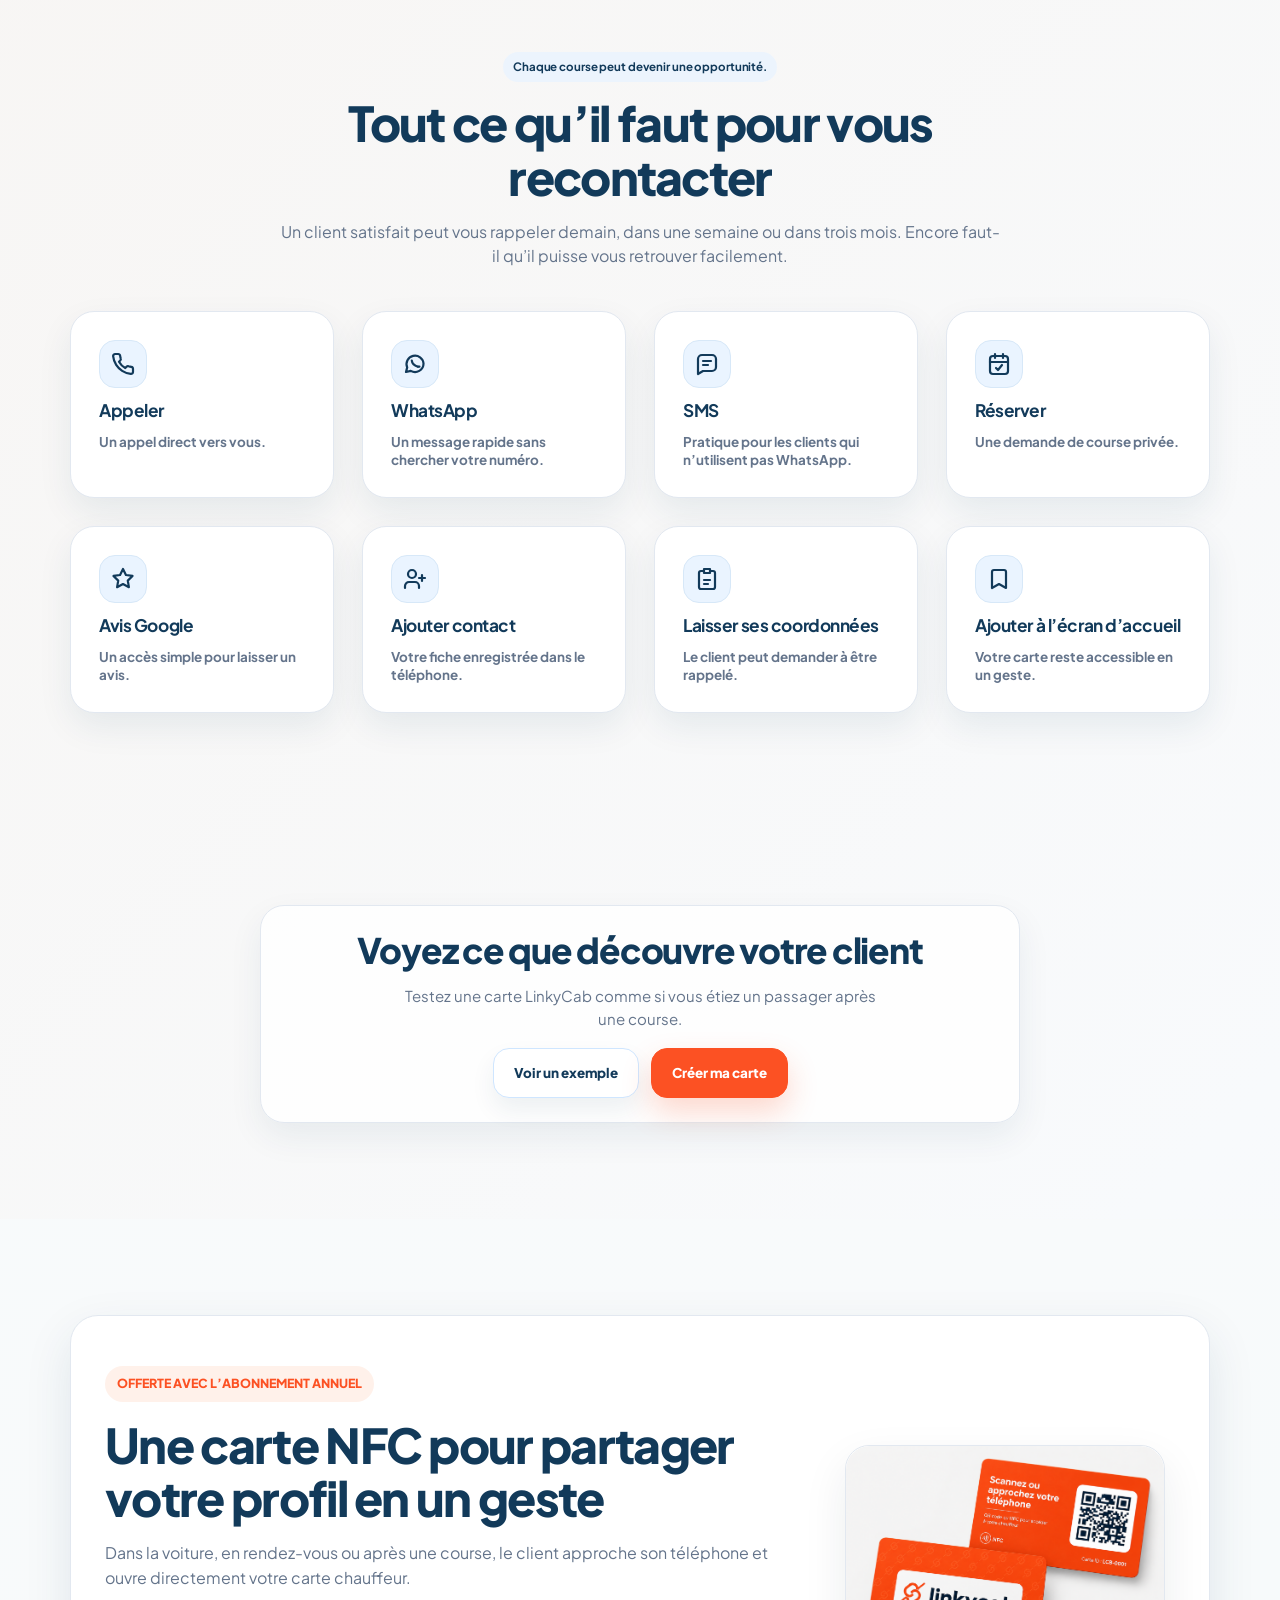
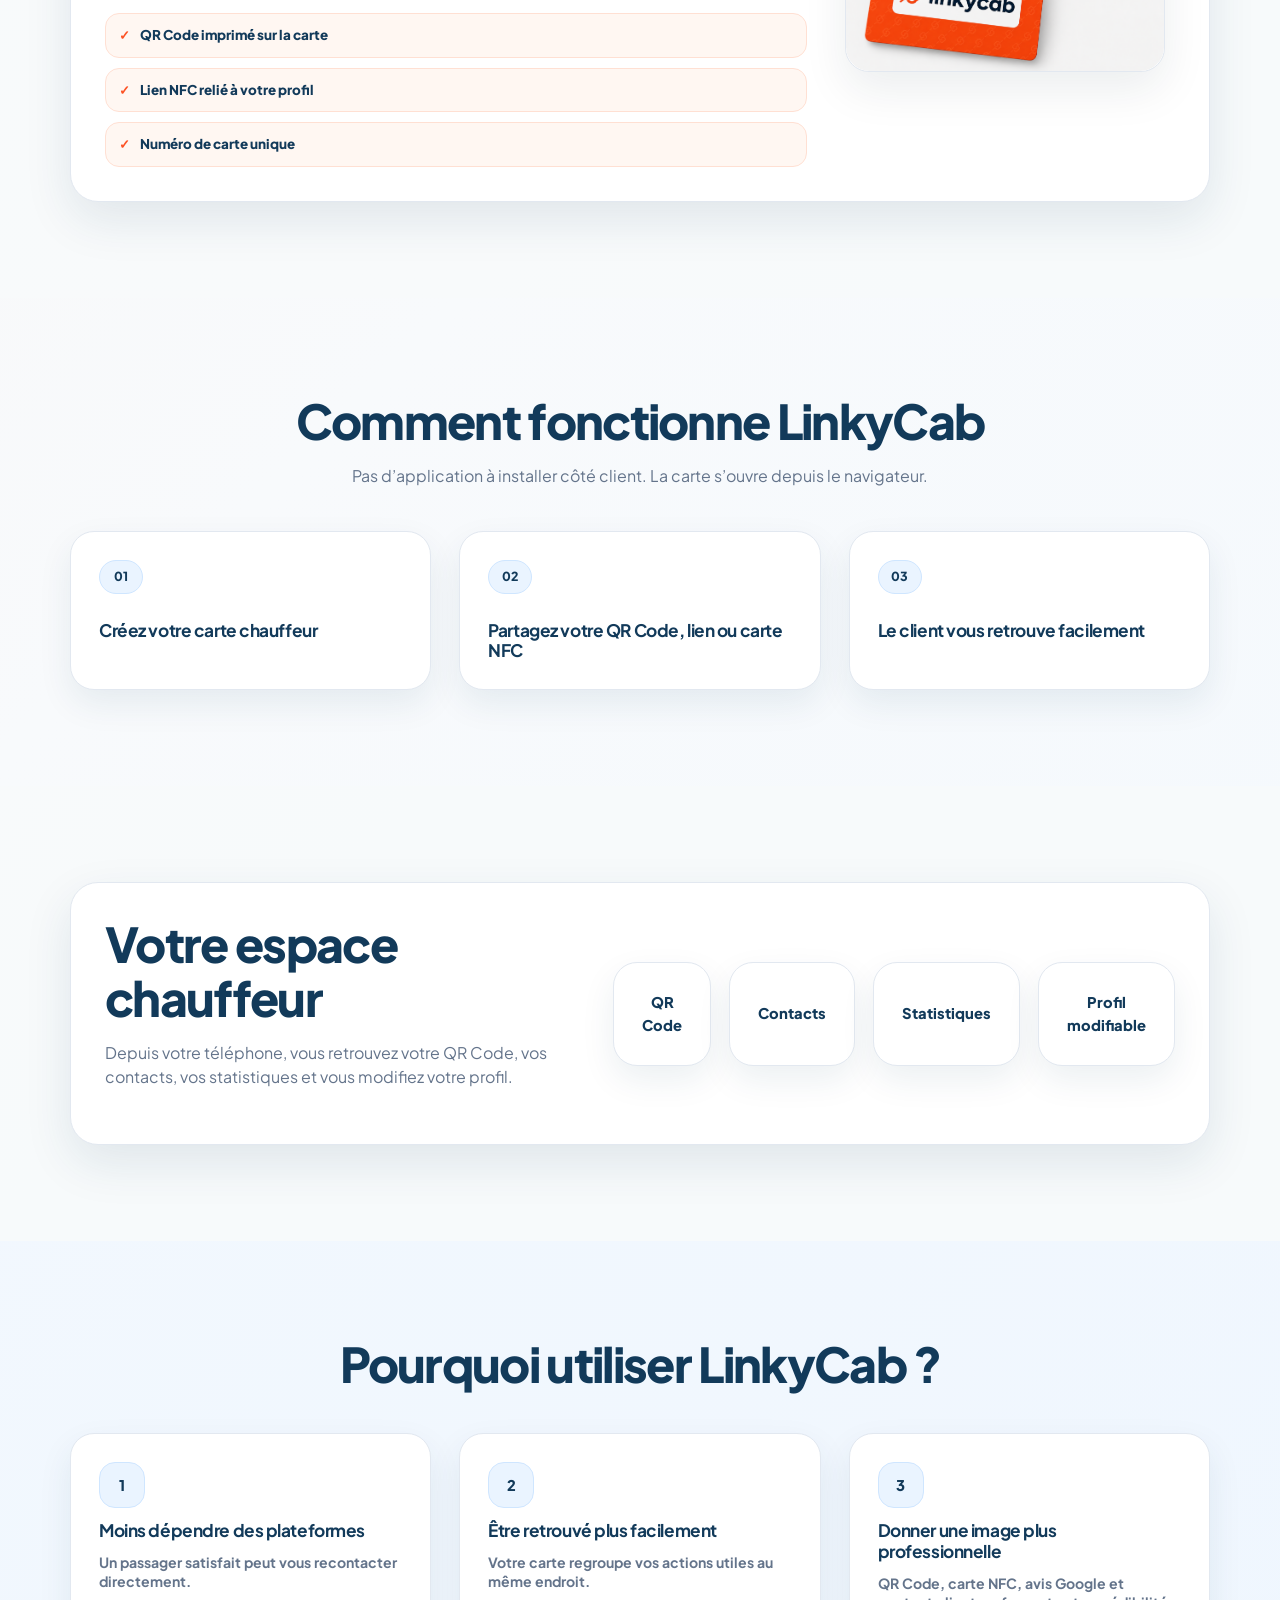
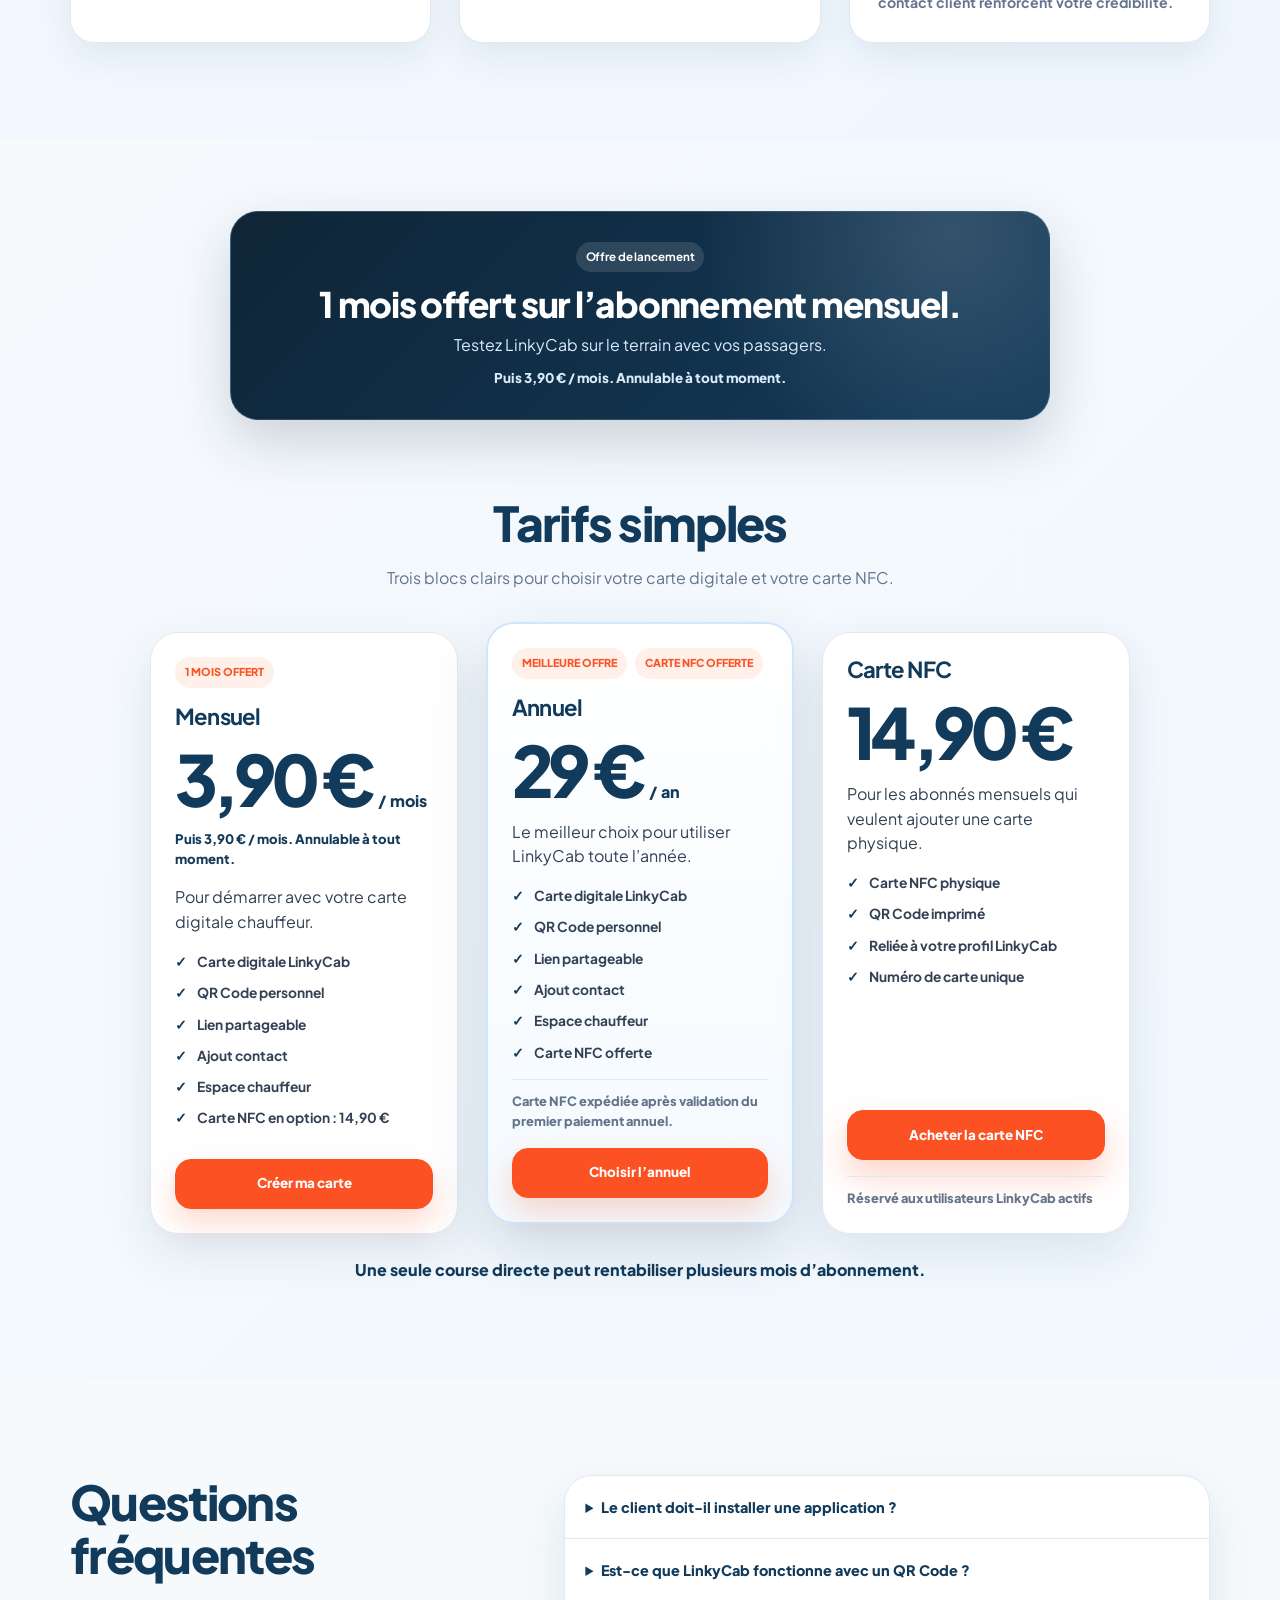
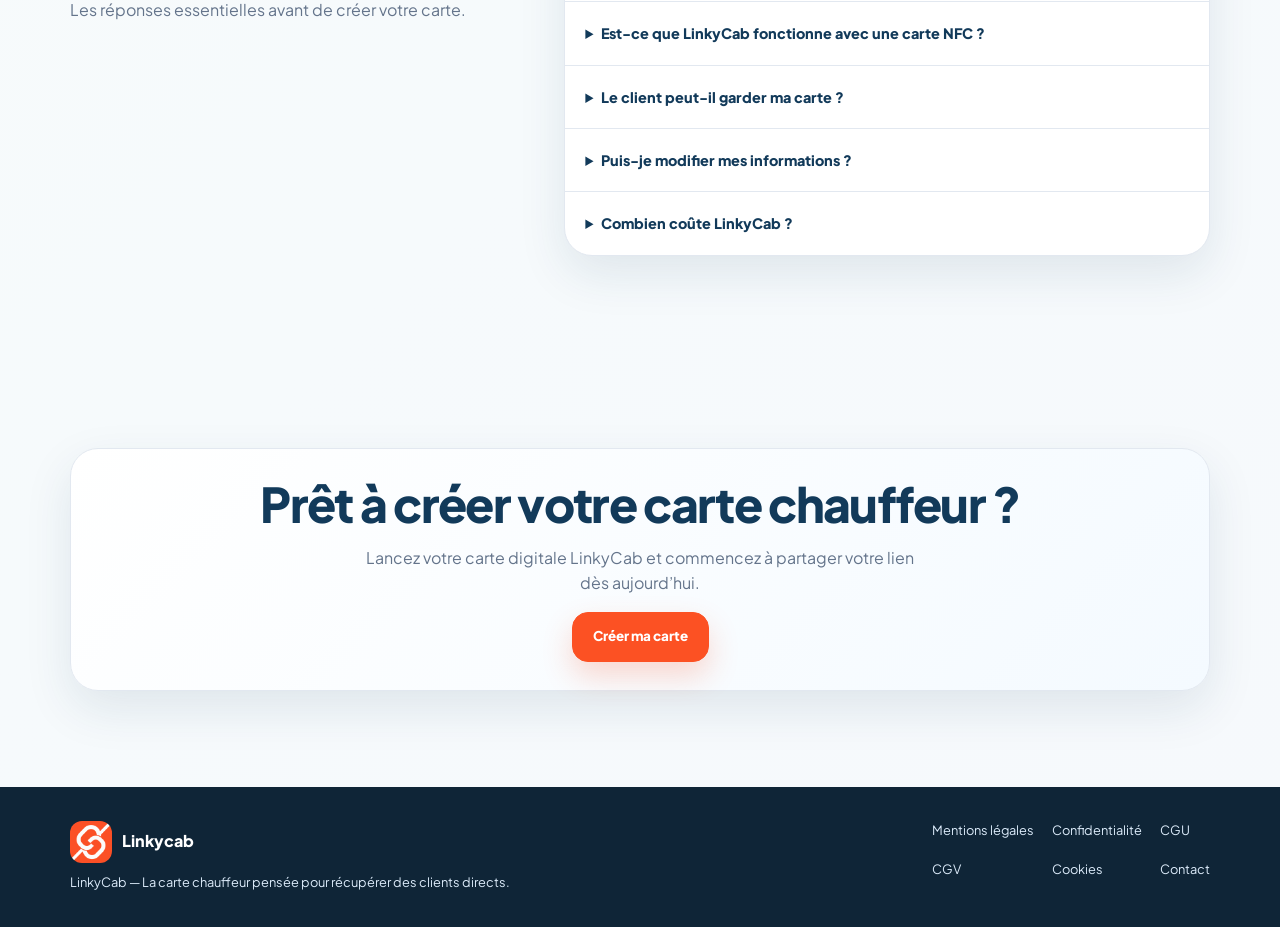
==== commit 406d8fe6: "Add subtle landing page animations" ====
--- a/index.html
+++ b/index.html
@@ -79,7 +79,7 @@
     </header>
 
     <main id="top">
-      <section class="hero section">
+      <section class="hero section" data-reveal>
         <div class="container hero-grid">
           <div class="hero-copy">
             <h1>Gardez vos clients après chaque course</h1>
@@ -103,7 +103,7 @@
         </div>
       </section>
 
-      <section class="problem-section section" aria-labelledby="problem-title">
+      <section class="problem-section section" aria-labelledby="problem-title" data-reveal>
         <div class="container">
           <div class="problem-card">
             <h2 id="problem-title">Après la course, vos clients vous oublient vite.</h2>
@@ -113,7 +113,7 @@
         </div>
       </section>
 
-      <section class="actions section" id="actions">
+      <section class="actions section" id="actions" data-reveal>
         <div class="container">
           <div class="section-heading section-heading-centered">
             <p class="eyebrow">Chaque course peut devenir une opportunité.</p>
@@ -133,7 +133,7 @@
         </div>
       </section>
 
-      <section class="example-cta section" aria-labelledby="example-cta-title">
+      <section class="example-cta section" aria-labelledby="example-cta-title" data-reveal>
         <div class="container">
           <div class="example-cta-card">
             <h2 id="example-cta-title">Voyez ce que découvre votre client</h2>
@@ -146,7 +146,7 @@
         </div>
       </section>
 
-      <section class="nfc-option section" id="carte-nfc">
+      <section class="nfc-option section" id="carte-nfc" data-reveal>
         <div class="container nfc-card">
           <div class="nfc-copy">
             <p class="nfc-offer">Offerte avec l’abonnement annuel</p>
@@ -162,7 +162,7 @@
         </div>
       </section>
 
-      <section class="solution section">
+      <section class="solution section" data-reveal>
         <div class="container">
           <div class="section-heading section-heading-centered">
             <h2>Comment fonctionne LinkyCab</h2>
@@ -176,7 +176,7 @@
         </div>
       </section>
 
-      <section class="dashboard section" id="espace-chauffeur">
+      <section class="dashboard section" id="espace-chauffeur" data-reveal>
         <div class="container dashboard-card">
           <div class="section-heading">
             <h2>Votre espace chauffeur</h2>
@@ -191,7 +191,7 @@
         </div>
       </section>
 
-      <section class="business section" id="benefices">
+      <section class="business section" id="benefices" data-reveal>
         <div class="container">
           <div class="section-heading section-heading-centered">
             <h2>Pourquoi utiliser LinkyCab ?</h2>
@@ -215,7 +215,7 @@
         </div>
       </section>
 
-      <section class="pricing section" id="prix">
+      <section class="pricing section" id="prix" data-reveal>
         <div class="container">
           <div class="section-heading section-heading-centered">
             <h2>Tarifs simples</h2>
@@ -272,7 +272,7 @@
         </div>
       </section>
 
-      <section class="faq section" id="faq">
+      <section class="faq section" id="faq" data-reveal>
         <div class="container faq-grid">
           <div class="section-heading">
             <h2>Questions fréquentes</h2>
@@ -289,7 +289,7 @@
         </div>
       </section>
 
-      <section class="final-cta section">
+      <section class="final-cta section" data-reveal>
         <div class="container final-cta-card">
           <h2>Prêt à créer votre carte chauffeur ?</h2>
           <p>Lancez votre carte digitale LinkyCab et commencez à partager votre lien dès aujourd’hui.</p>
@@ -307,6 +307,36 @@
       document.getElementById("monthly_subscription")?.setAttribute("href", STRIPE_MONTHLY_CHECKOUT_URL);
       document.getElementById("annual_subscription")?.setAttribute("href", STRIPE_ANNUAL_CHECKOUT_URL);
       document.getElementById("nfc_card_checkout")?.setAttribute("href", STRIPE_NFC_CARD_CHECKOUT_URL);
+
+      const reduceMotion = window.matchMedia("(prefers-reduced-motion: reduce)").matches;
+
+      if (!reduceMotion) {
+        document.body.classList.add("animations-ready");
+
+        document.querySelectorAll("[data-reveal]").forEach((element) => {
+          element.classList.add("reveal-on-scroll");
+        });
+
+        document.querySelectorAll(".action-grid, .step-grid, .benefit-grid, .pricing-cards, .pill-grid, .nfc-points").forEach((group) => {
+          Array.from(group.children).forEach((item, index) => {
+            item.classList.add("reveal-stagger-item");
+            item.style.setProperty("--reveal-delay", `${Math.min(index, 3) * 80}ms`);
+          });
+        });
+
+        const revealObserver = new IntersectionObserver((entries, observer) => {
+          entries.forEach((entry) => {
+            if (entry.isIntersecting) {
+              entry.target.classList.add("is-visible");
+              observer.unobserve(entry.target);
+            }
+          });
+        }, { threshold: 0.14, rootMargin: "0px 0px -8% 0px" });
+
+        document.querySelectorAll(".reveal-on-scroll, .reveal-stagger-item").forEach((element) => {
+          revealObserver.observe(element);
+        });
+      }
     </script>
   </body>
 </html>
--- a/style.css
+++ b/style.css
@@ -67,6 +67,7 @@
   font-size: .84rem;
   font-weight: 800;
   box-shadow: 0 14px 30px rgba(252, 81, 35, .22);
+  transition: transform 240ms ease, box-shadow 240ms ease, border-color 240ms ease, background-color 240ms ease;
 }
 .button-secondary { border-color: #CFE6FF; background: #fff; color: var(--blue); box-shadow: 0 12px 24px rgba(18, 58, 90, .07); }
 .button-small { min-height: 40px; padding: 9px 13px; font-size: .72rem; }
@@ -489,6 +490,46 @@
 .footer-baseline,
 .site-footer a { color: #DCEBFA; font-size: .8rem; }
 .site-footer nav { display: grid; gap: 7px; }
+
+.animations-ready .reveal-on-scroll,
+.animations-ready .reveal-stagger-item {
+  opacity: 0;
+  transform: translateY(16px);
+}
+
+.animations-ready .reveal-on-scroll.is-visible,
+.animations-ready .reveal-stagger-item.is-visible {
+  opacity: 1;
+  transform: translateY(var(--card-translate-y, 0));
+}
+
+.reveal-on-scroll,
+.reveal-stagger-item {
+  transition: opacity 640ms cubic-bezier(.22, 1, .36, 1), transform 640ms cubic-bezier(.22, 1, .36, 1);
+}
+
+.reveal-stagger-item {
+  transition-delay: var(--reveal-delay, 0ms);
+}
+
+.three-grid article,
+.step-grid article,
+.action-grid article,
+.pill-grid article,
+.benefit-grid article,
+.access-grid article,
+.price-card,
+.example-cta-card,
+.nfc-card,
+.dashboard-card,
+.final-cta-card {
+  transition: transform 260ms ease, box-shadow 260ms ease, border-color 260ms ease;
+}
+
+.featured-price,
+.pricing-cards-three .featured-price {
+  --card-translate-y: -2px;
+}
 
 @media (min-width: 720px) {
   .container { width: min(1140px, calc(100% - 64px)); }
@@ -548,8 +589,8 @@
   .pricing { padding-top: 48px; }
   .pricing-cards { grid-template-columns: repeat(2, minmax(0, 1fr)); align-items: stretch; }
   .pricing-cards-three { grid-template-columns: repeat(3, minmax(0, 1fr)); }
-  .featured-price { transform: translateY(-8px); }
-  .pricing-cards-three .featured-price { transform: translateY(-10px); }
+  .featured-price { --card-translate-y: -8px; transform: translateY(var(--card-translate-y)); }
+  .pricing-cards-three .featured-price { --card-translate-y: -10px; transform: translateY(var(--card-translate-y)); }
   .faq-grid { grid-template-columns: .8fr 1.2fr; gap: 64px; }
   .footer-grid { grid-template-columns: 1.4fr .8fr; }
   .hero-visual { width: min(100%, 380px); }
@@ -575,3 +616,57 @@
   .legal-card { padding: 28px; }
   .site-footer nav { grid-template-columns: repeat(3, max-content); justify-content: end; column-gap: 18px; }
 }
+
+@media (hover: hover) and (pointer: fine) {
+  .button:hover {
+    transform: translateY(-2px);
+    box-shadow: 0 18px 38px rgba(252, 81, 35, .28);
+  }
+
+  .button-secondary:hover {
+    box-shadow: 0 16px 32px rgba(18, 58, 90, .11);
+  }
+
+  .three-grid article:hover,
+  .step-grid article:hover,
+  .action-grid article:hover,
+  .pill-grid article:hover,
+  .benefit-grid article:hover,
+  .access-grid article:hover,
+  .price-card:hover,
+  .example-cta-card:hover,
+  .nfc-card:hover,
+  .dashboard-card:hover,
+  .final-cta-card:hover {
+    transform: translateY(-4px);
+    box-shadow: 0 20px 46px rgba(18, 58, 90, .12);
+  }
+
+  .featured-price:hover,
+  .pricing-cards-three .featured-price:hover {
+    transform: translateY(-12px);
+  }
+}
+
+.button:active {
+  transform: scale(.98);
+}
+
+@media (prefers-reduced-motion: reduce) {
+  *,
+  *::before,
+  *::after {
+    scroll-behavior: auto !important;
+    transition-duration: .01ms !important;
+    animation-duration: .01ms !important;
+    animation-iteration-count: 1 !important;
+  }
+
+  .animations-ready .reveal-on-scroll,
+  .animations-ready .reveal-stagger-item,
+  .animations-ready .reveal-on-scroll.is-visible,
+  .animations-ready .reveal-stagger-item.is-visible {
+    opacity: 1;
+    transform: translateY(var(--card-translate-y, 0));
+  }
+}
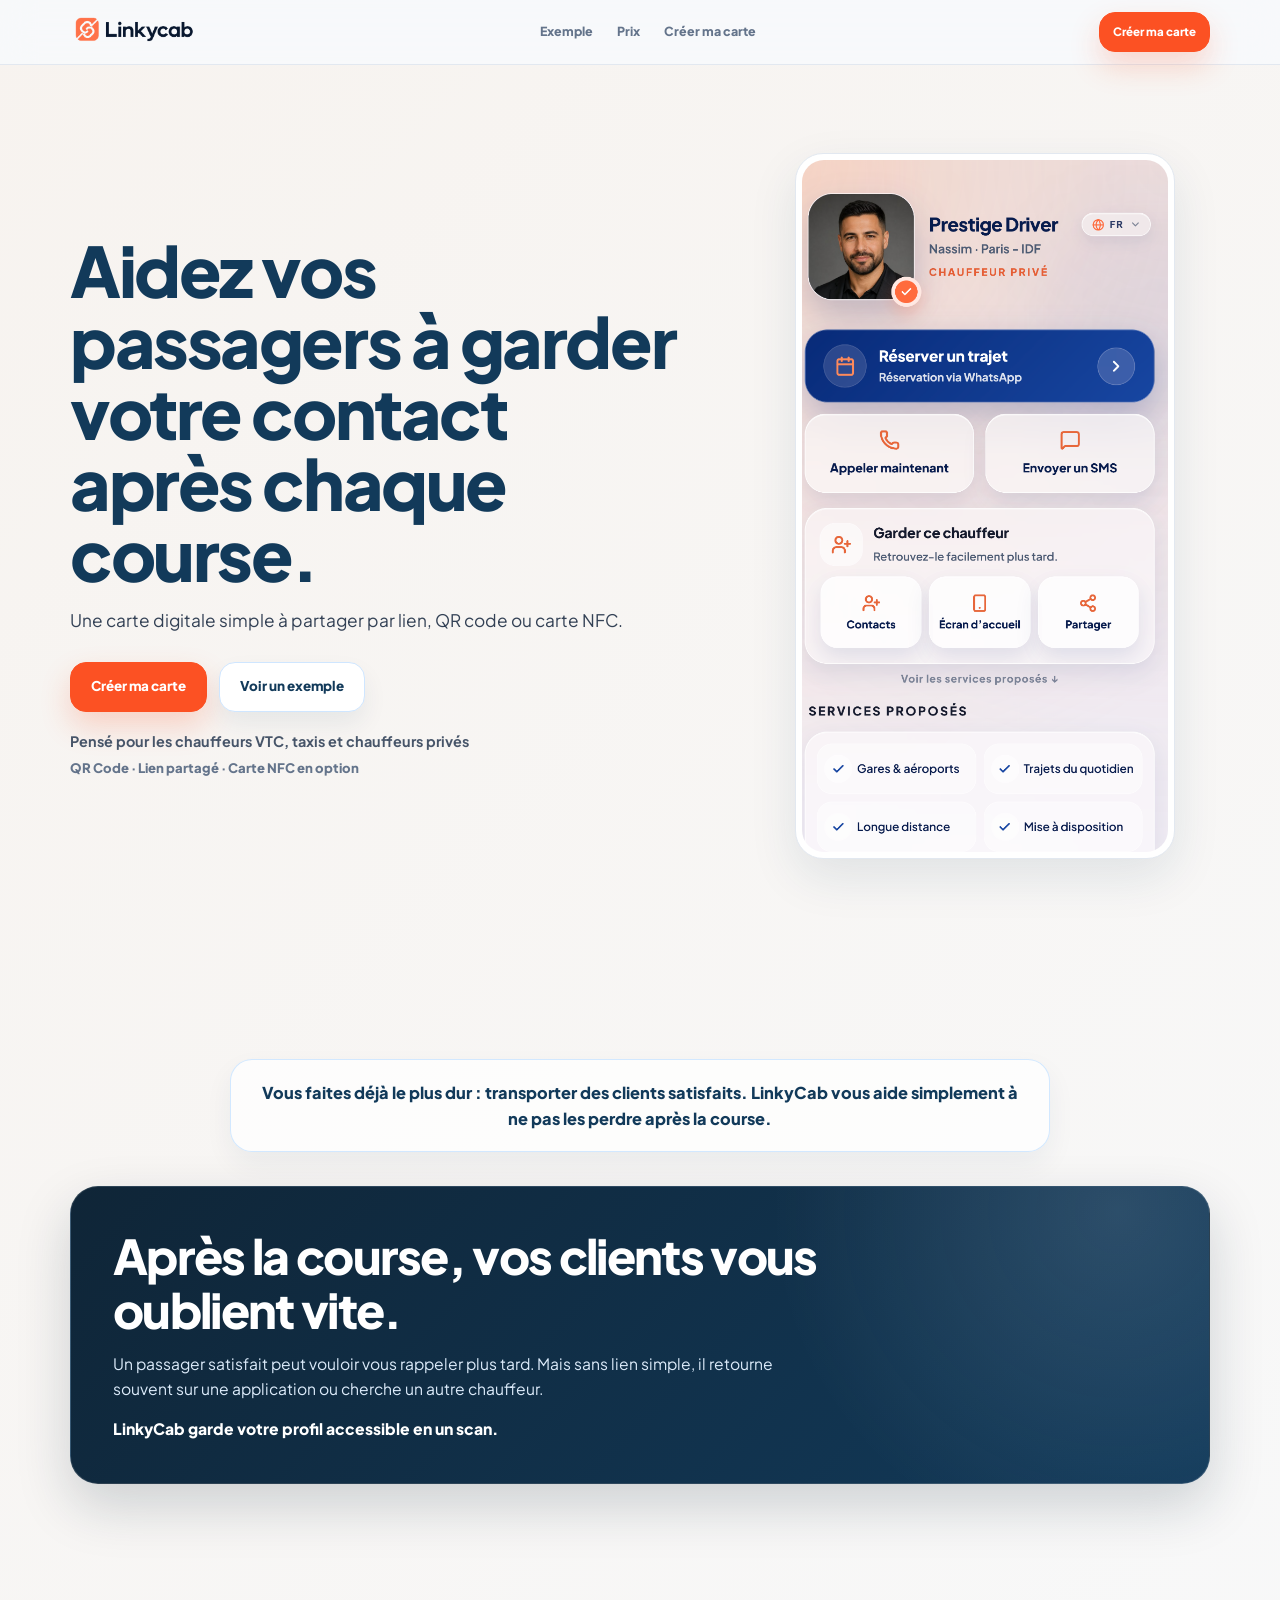
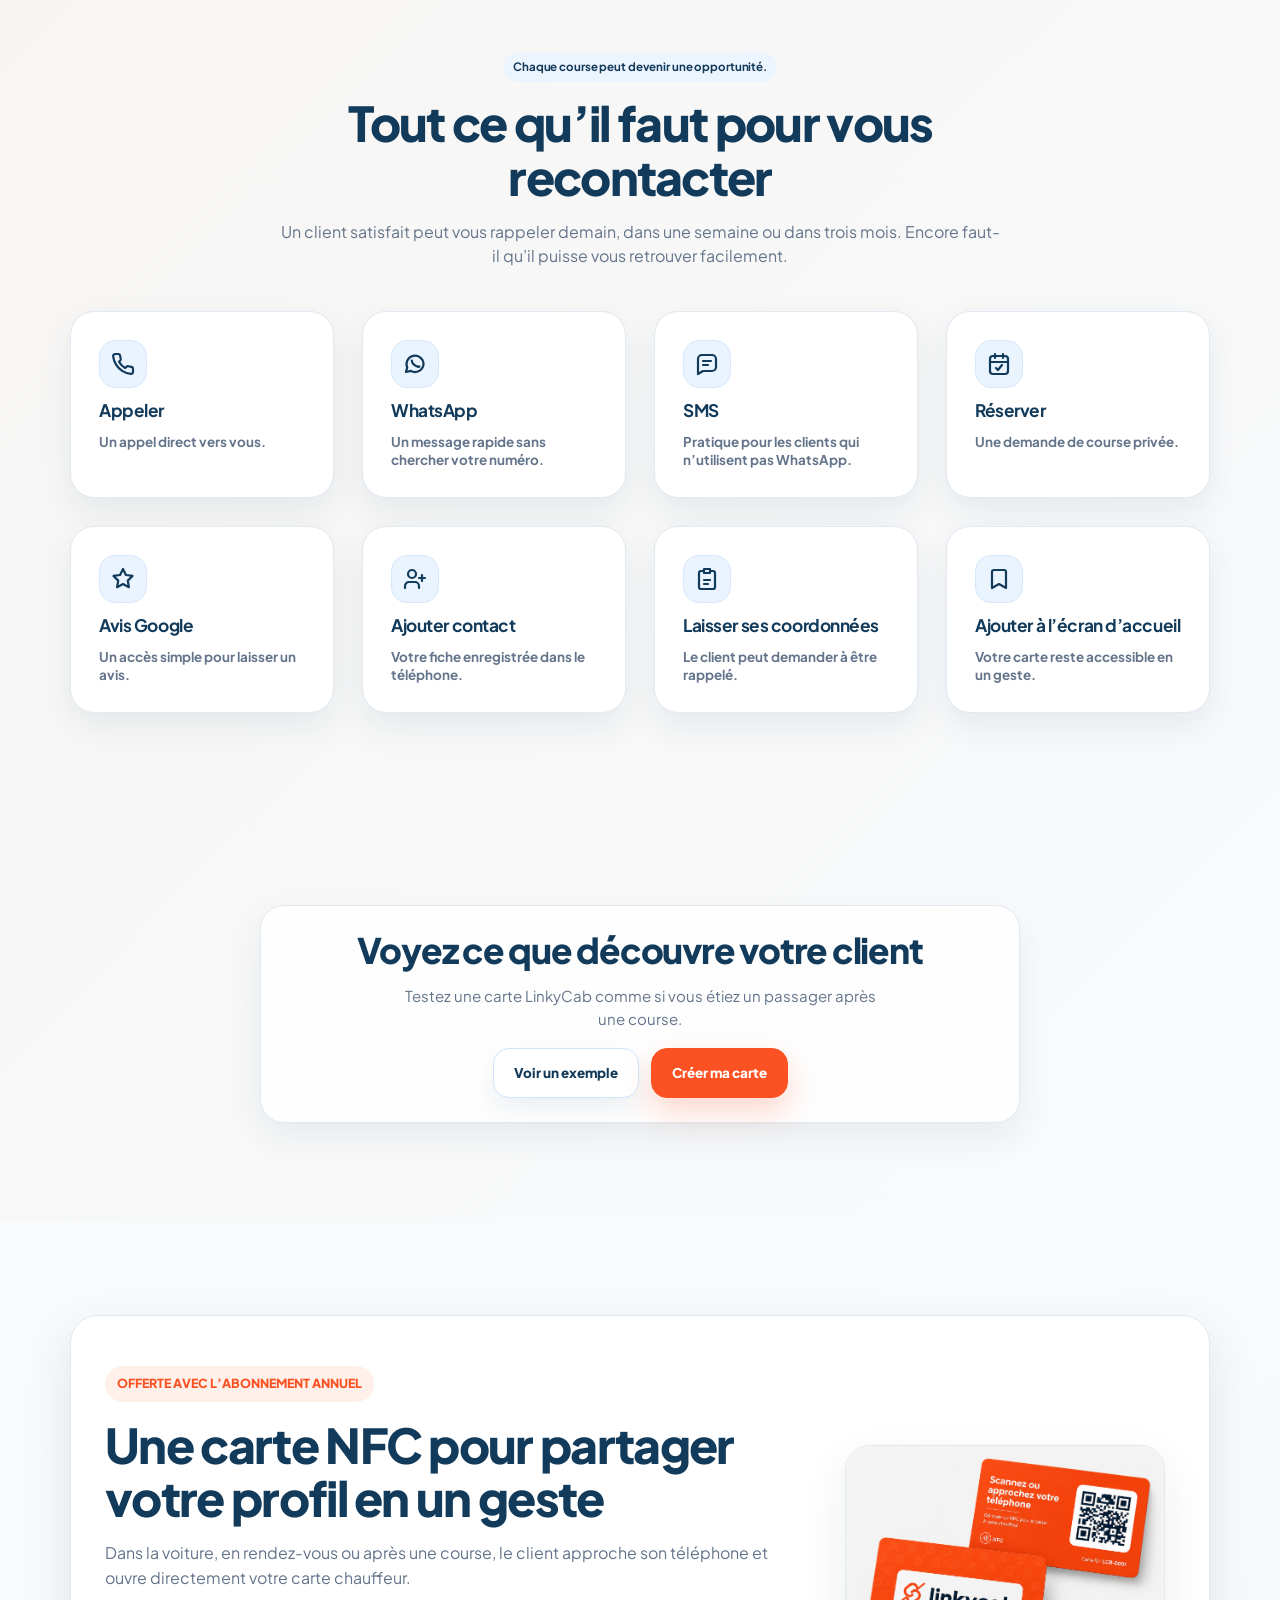
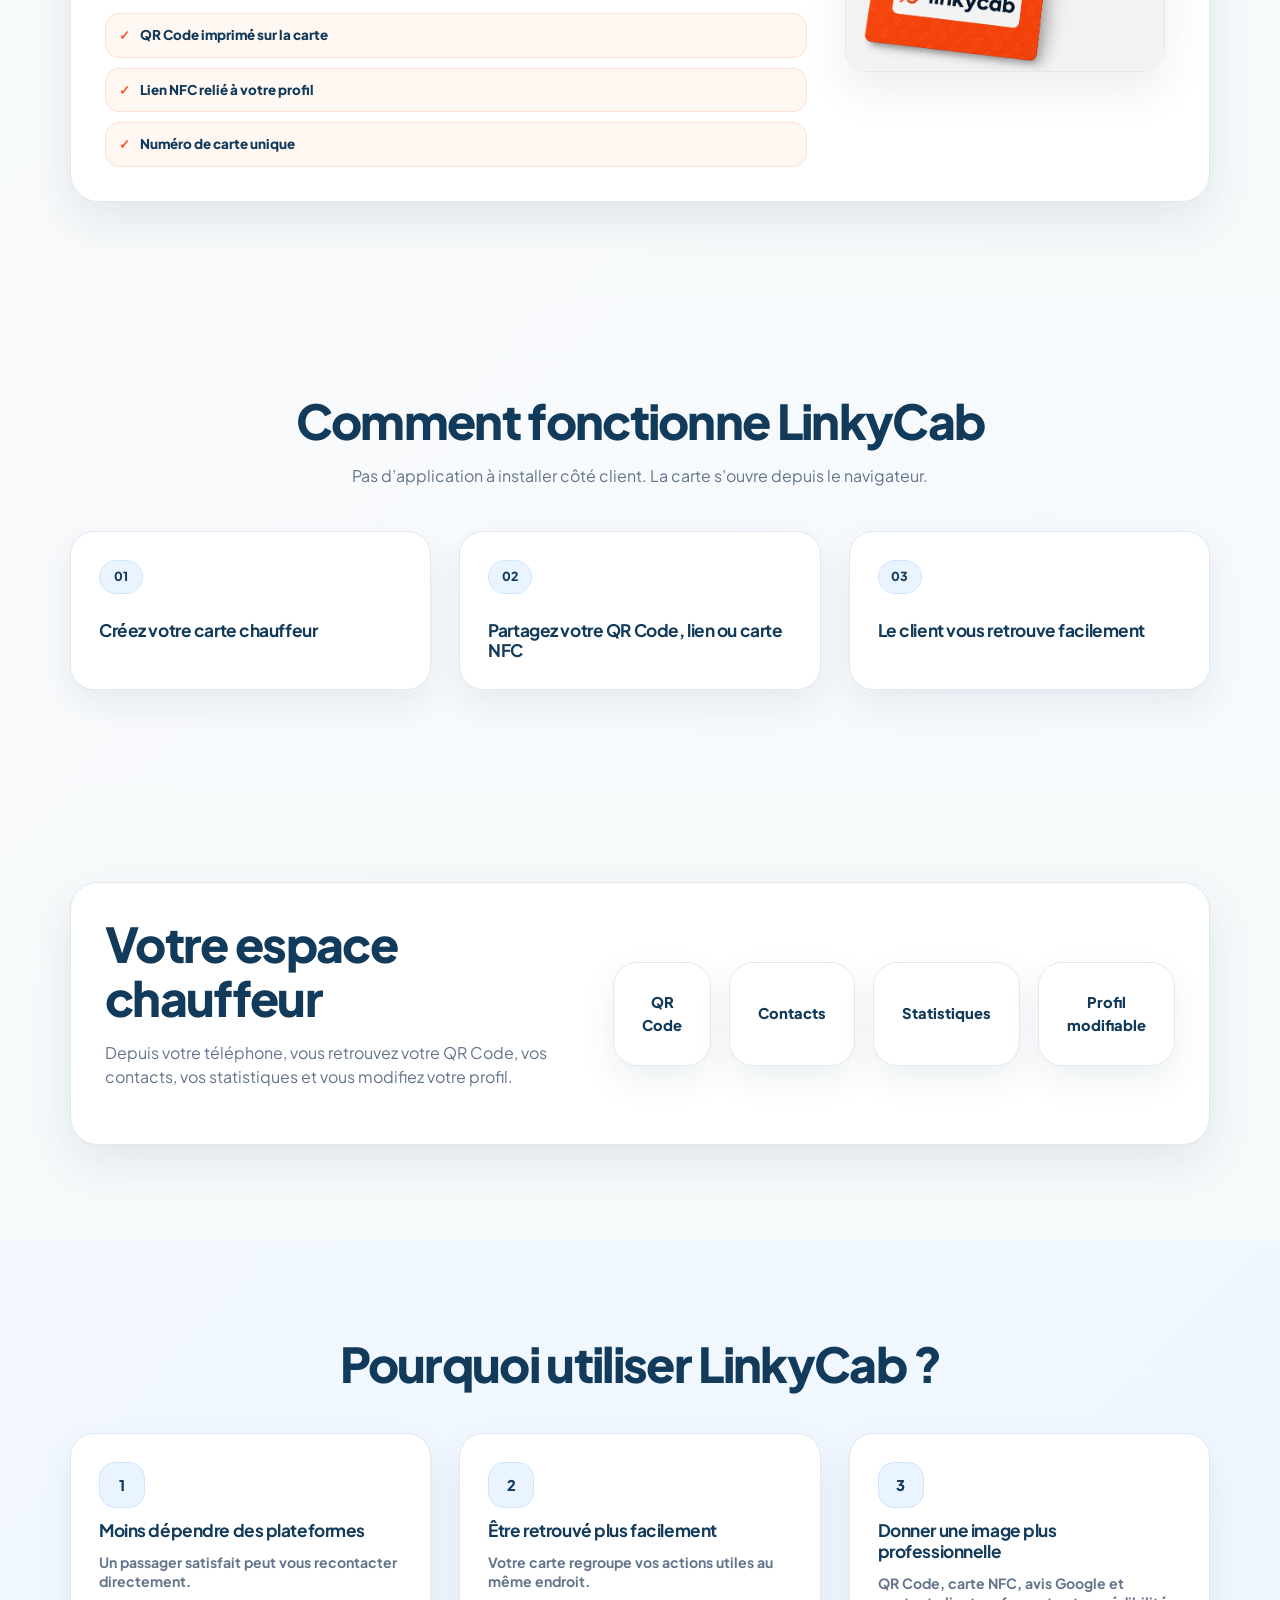
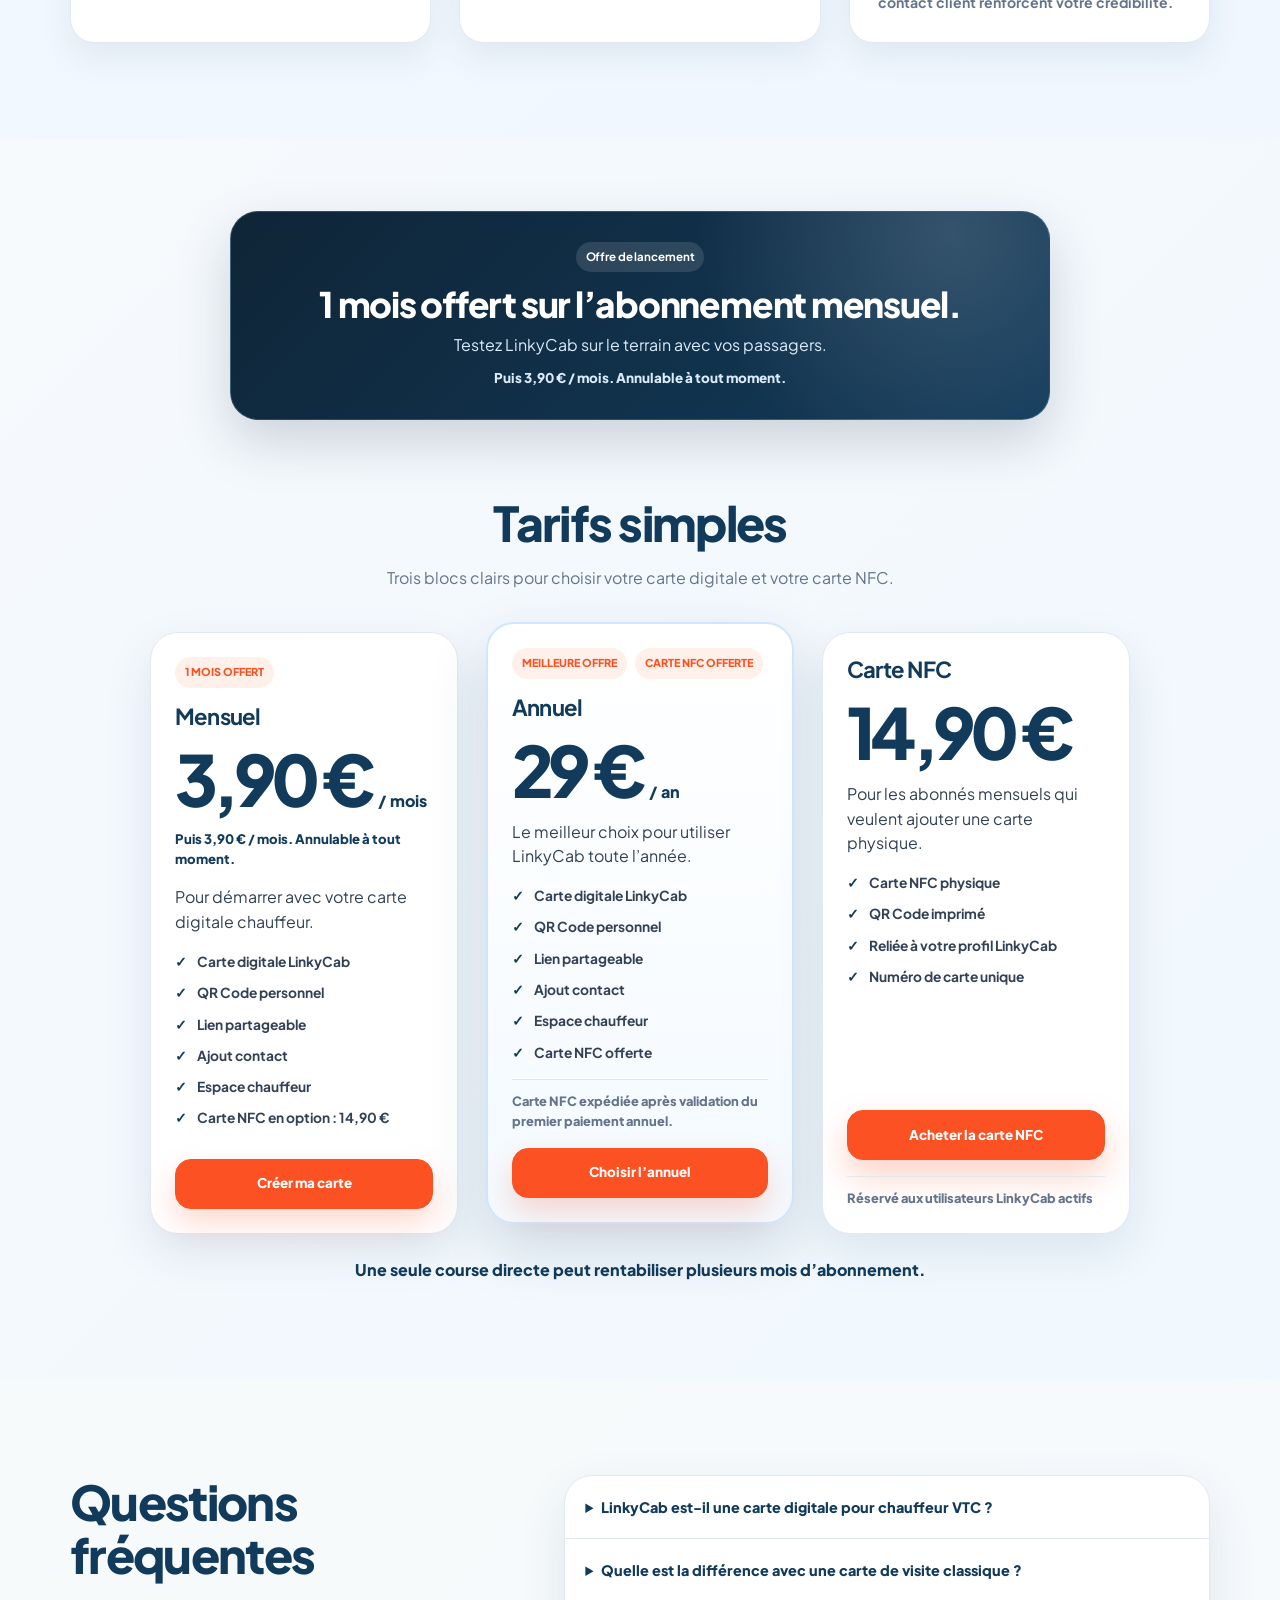
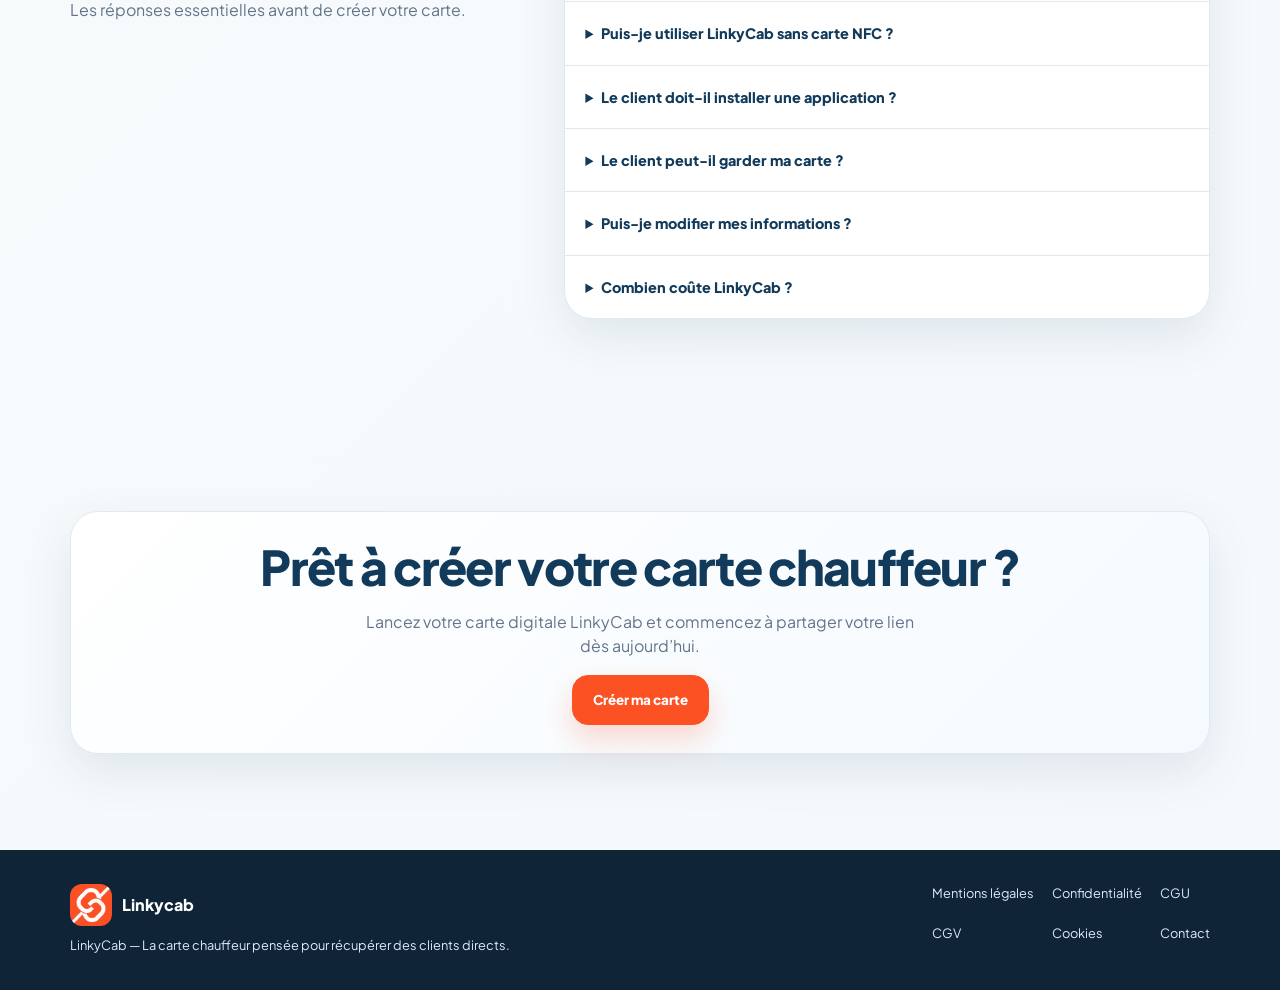
==== commit be94a950: "Simplify hero and enrich FAQ SEO" ====
--- a/index.html
+++ b/index.html
@@ -82,8 +82,8 @@
       <section class="hero section" data-reveal>
         <div class="container hero-grid">
           <div class="hero-copy">
-            <h1>Gardez vos clients après chaque course</h1>
-            <p class="hero-text">Vos passagers peuvent vous rappeler, vous écrire, réserver, laisser un avis Google ou enregistrer votre contact depuis une simple carte digitale.</p>
+            <h1>Aidez vos passagers à garder votre contact après chaque course.</h1>
+            <p class="hero-text">Une carte digitale simple à partager par lien, QR code ou carte NFC.</p>
             <div class="button-row">
               <a class="button" href="https://linkycab.com">Créer ma carte</a>
               <a class="button button-secondary" href="https://app.linkycab.com/card/Kk3oCXuCTuhudqGSTI2qEJeZXL32?source=share" target="_blank" rel="noopener noreferrer">Voir un exemple</a>
@@ -279,9 +279,10 @@
             <p>Les réponses essentielles avant de créer votre carte.</p>
           </div>
           <div class="faq-list">
+            <details><summary>LinkyCab est-il une carte digitale pour chauffeur VTC ?</summary><p>Oui. LinkyCab est une carte digitale chauffeur pensée pour votre activité de chauffeur VTC, taxi ou chauffeur privé. Elle permet de partager facilement vos coordonnées, votre lien WhatsApp, votre QR code chauffeur, votre avis Google et vos informations de contact client.</p></details>
+            <details><summary>Quelle est la différence avec une carte de visite classique ?</summary><p>Une carte papier peut être perdue ou oubliée. Avec LinkyCab, le passager accède directement à votre carte digitale VTC depuis un QR code, un lien ou une carte NFC chauffeur, puis peut garder votre contact après la course.</p></details>
+            <details><summary>Puis-je utiliser LinkyCab sans carte NFC ?</summary><p>Oui. LinkyCab fonctionne avec un lien partageable et un QR code chauffeur. La carte NFC est une option pratique pour partager votre carte digitale encore plus rapidement.</p></details>
             <details><summary>Le client doit-il installer une application ?</summary><p>Non. La carte s’ouvre depuis le navigateur du téléphone.</p></details>
-            <details><summary>Est-ce que LinkyCab fonctionne avec un QR Code ?</summary><p>Oui. Chaque carte dispose d’un QR Code personnel.</p></details>
-            <details><summary>Est-ce que LinkyCab fonctionne avec une carte NFC ?</summary><p>Oui. La carte NFC ouvre votre profil en approchant le téléphone.</p></details>
             <details><summary>Le client peut-il garder ma carte ?</summary><p>Oui. Il peut enregistrer votre contact ou ajouter la carte à son écran d’accueil.</p></details>
             <details><summary>Puis-je modifier mes informations ?</summary><p>Oui. Vous pouvez mettre à jour votre profil depuis votre espace chauffeur.</p></details>
             <details><summary>Combien coûte LinkyCab ?</summary><p>L’abonnement mensuel coûte 3,90 € / mois et l’annuel 29 € / an.</p></details>
